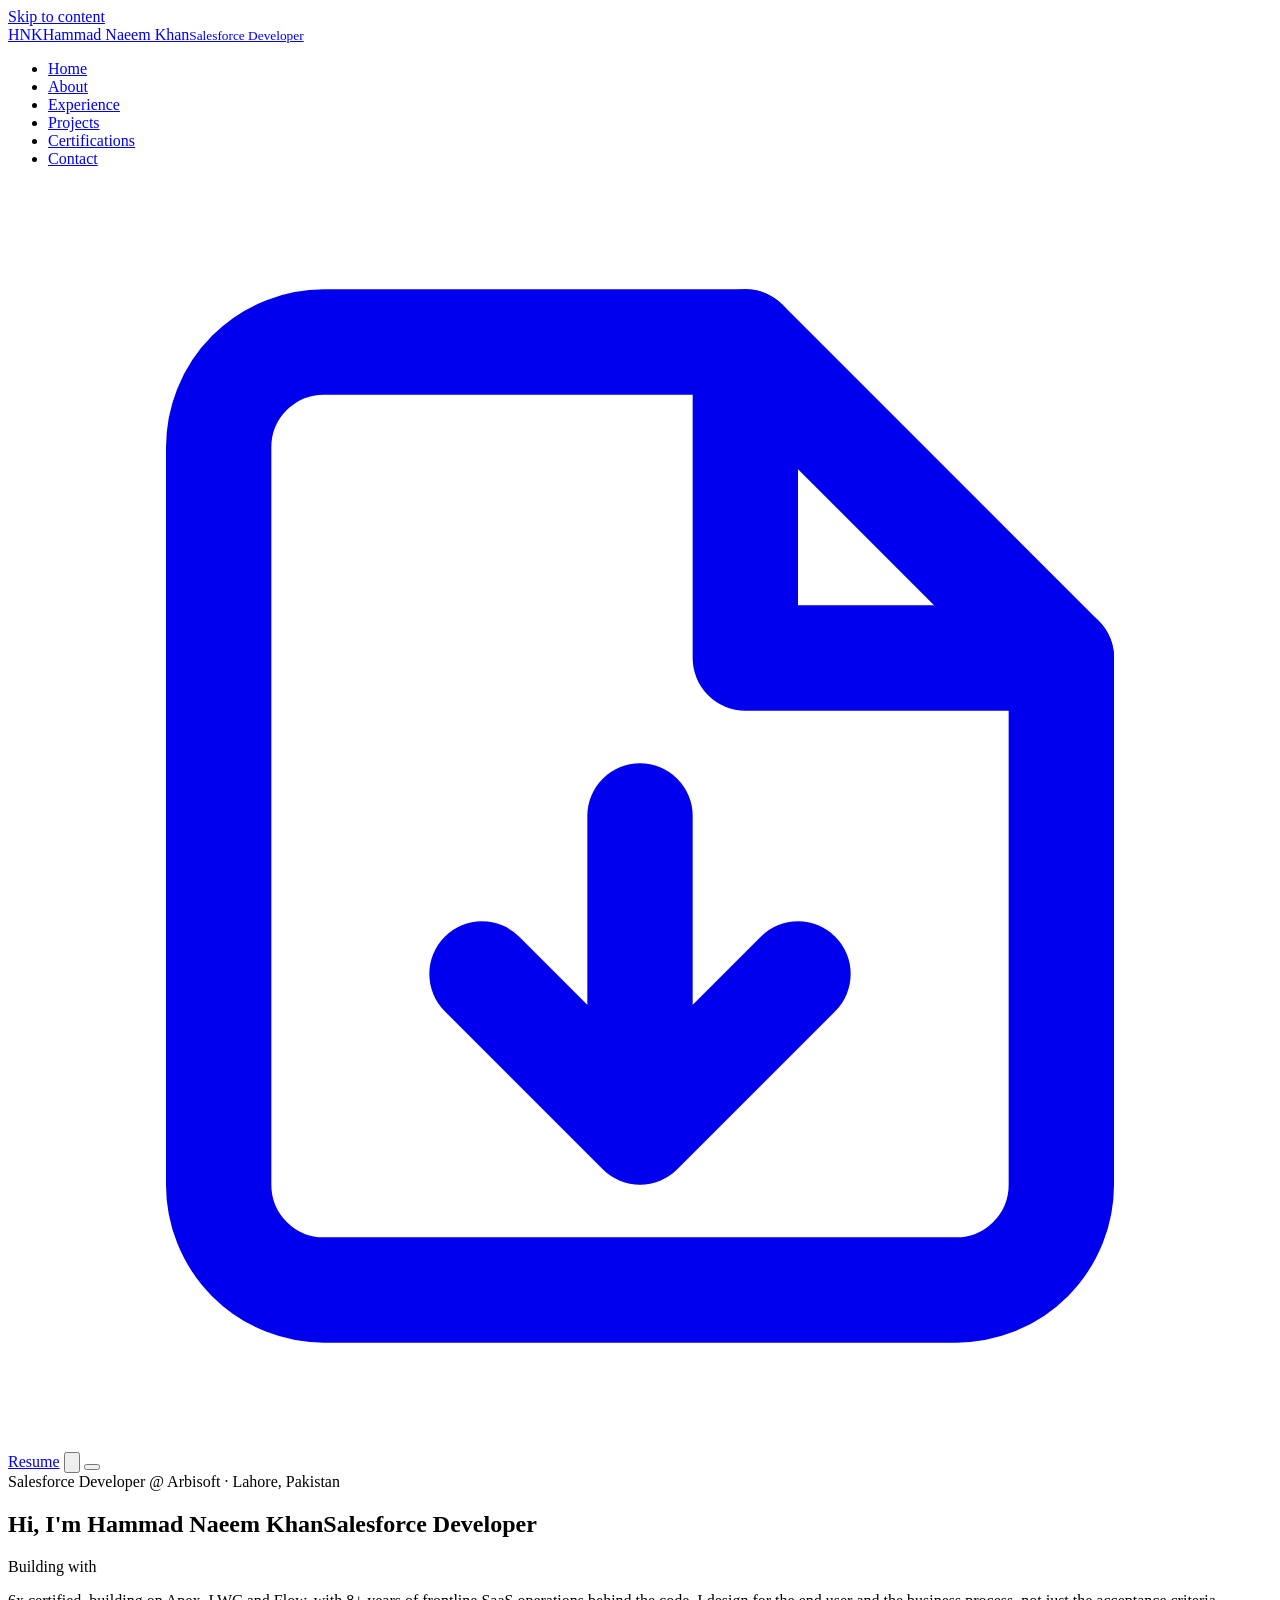
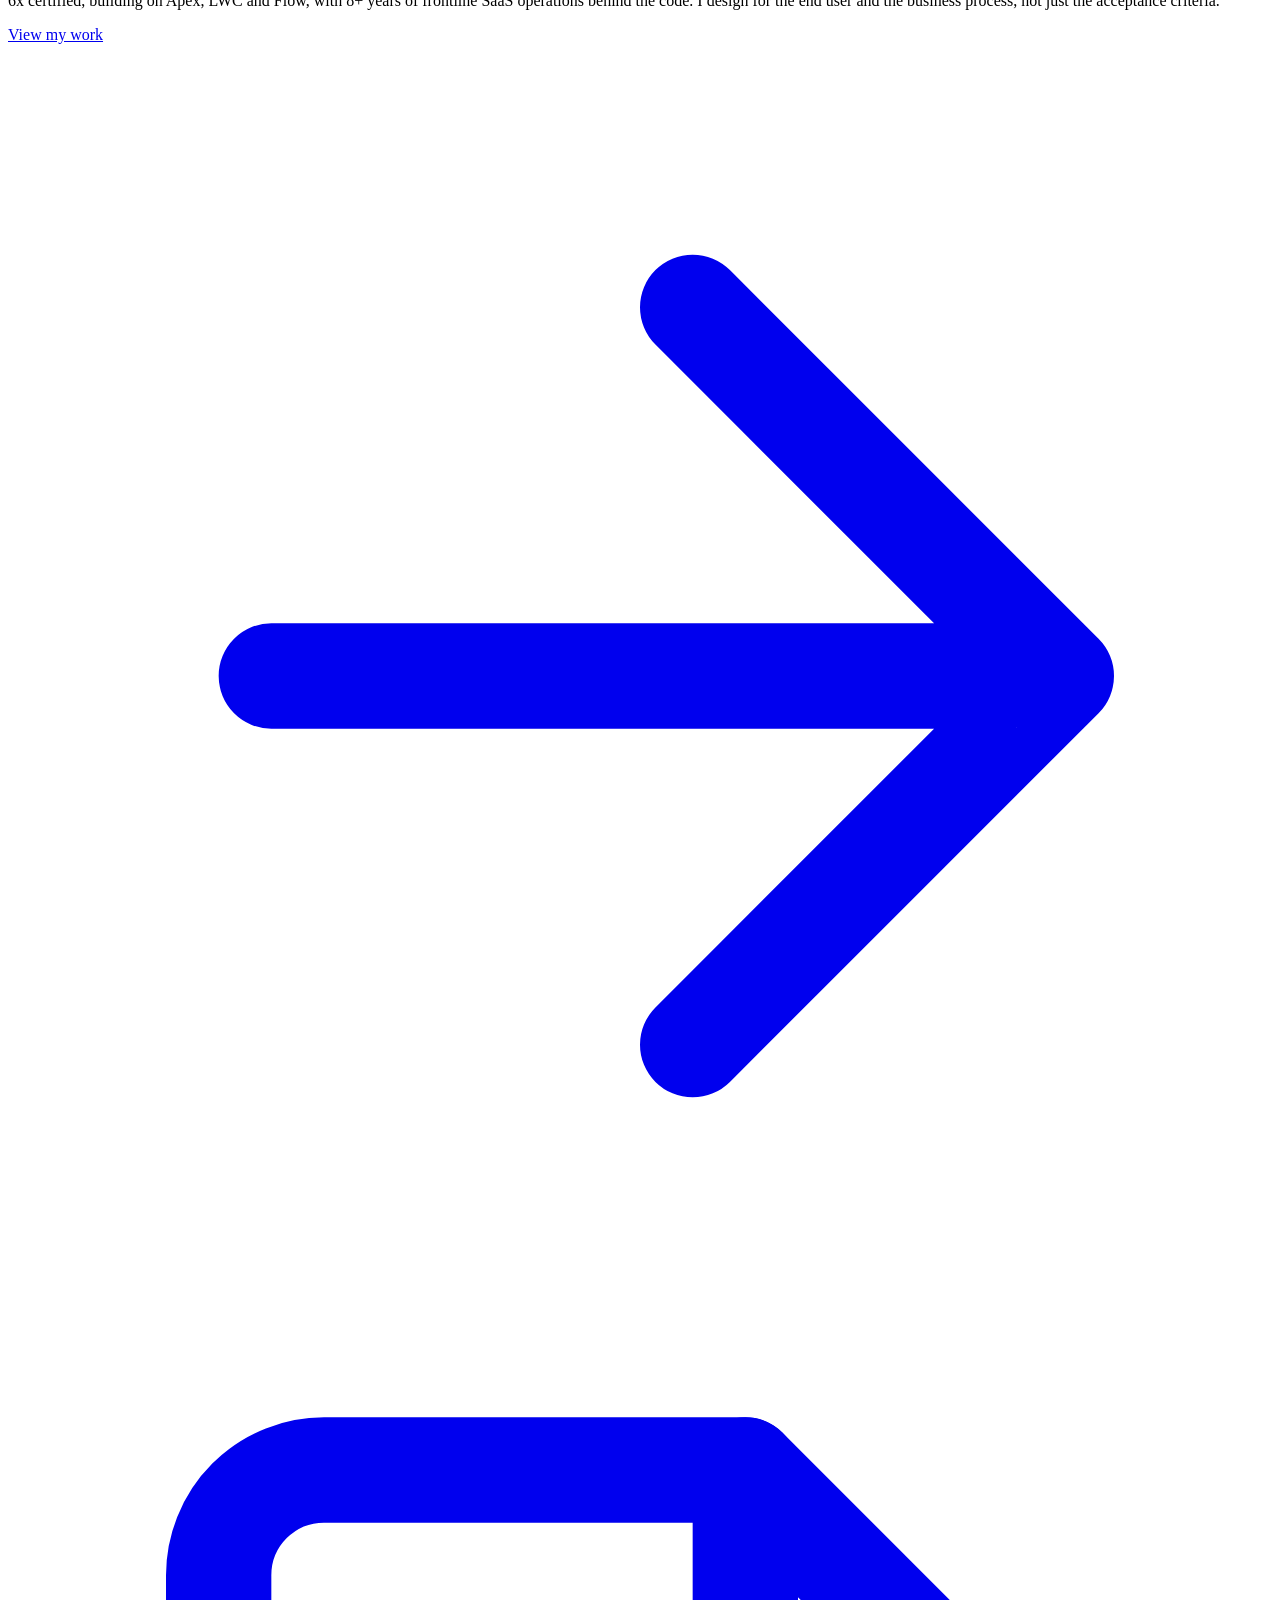
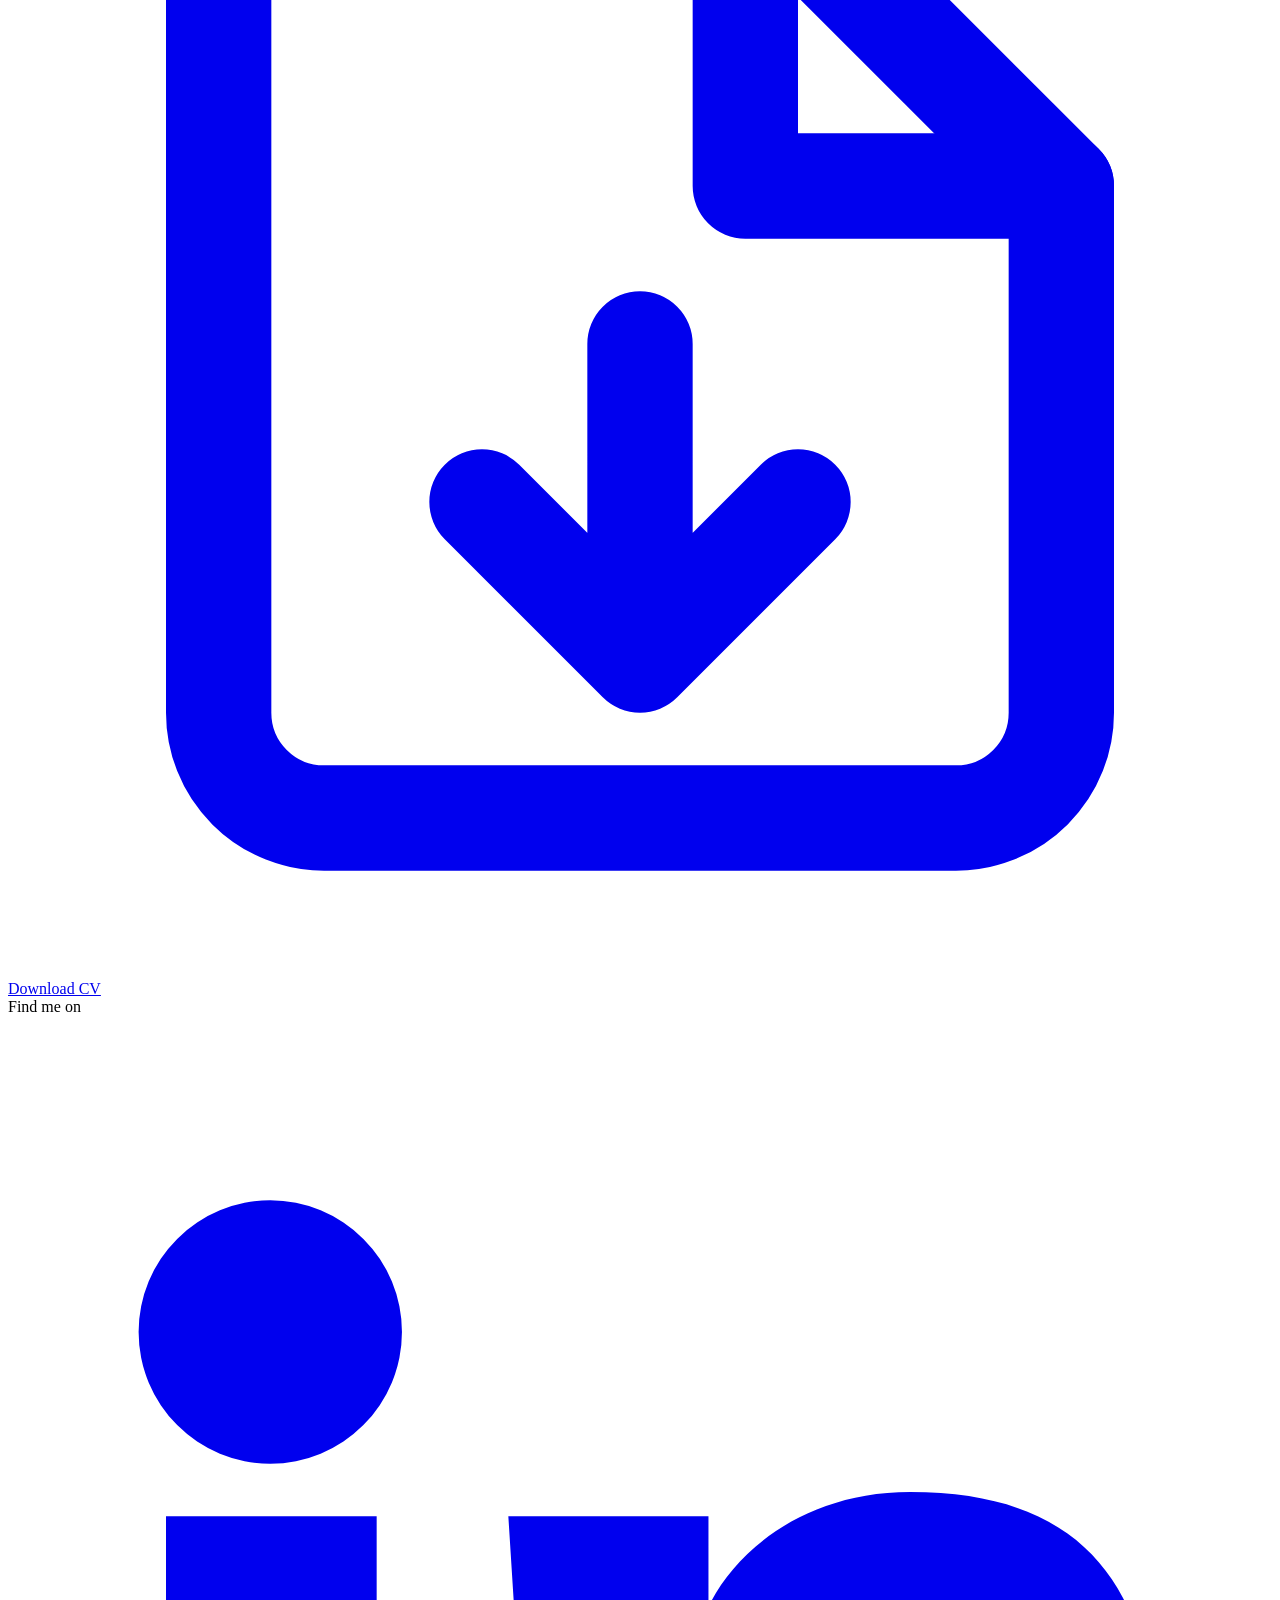
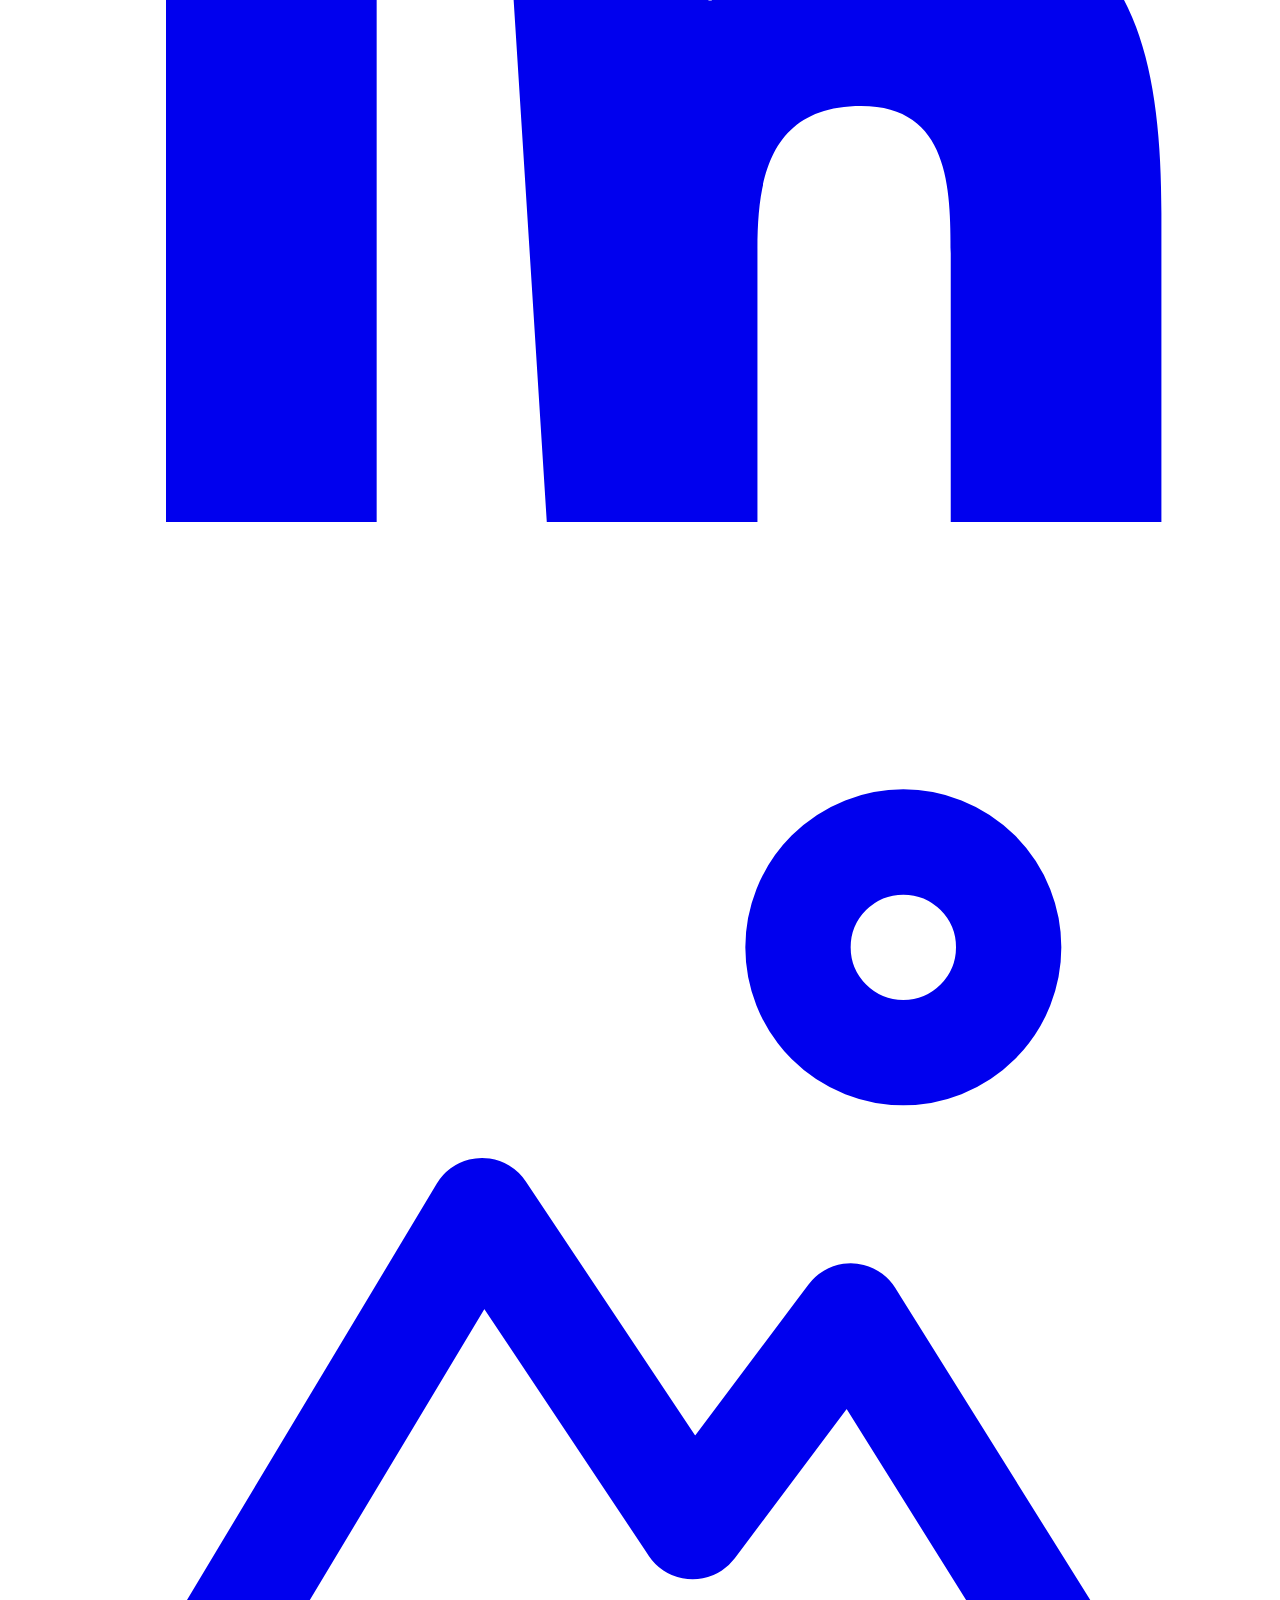
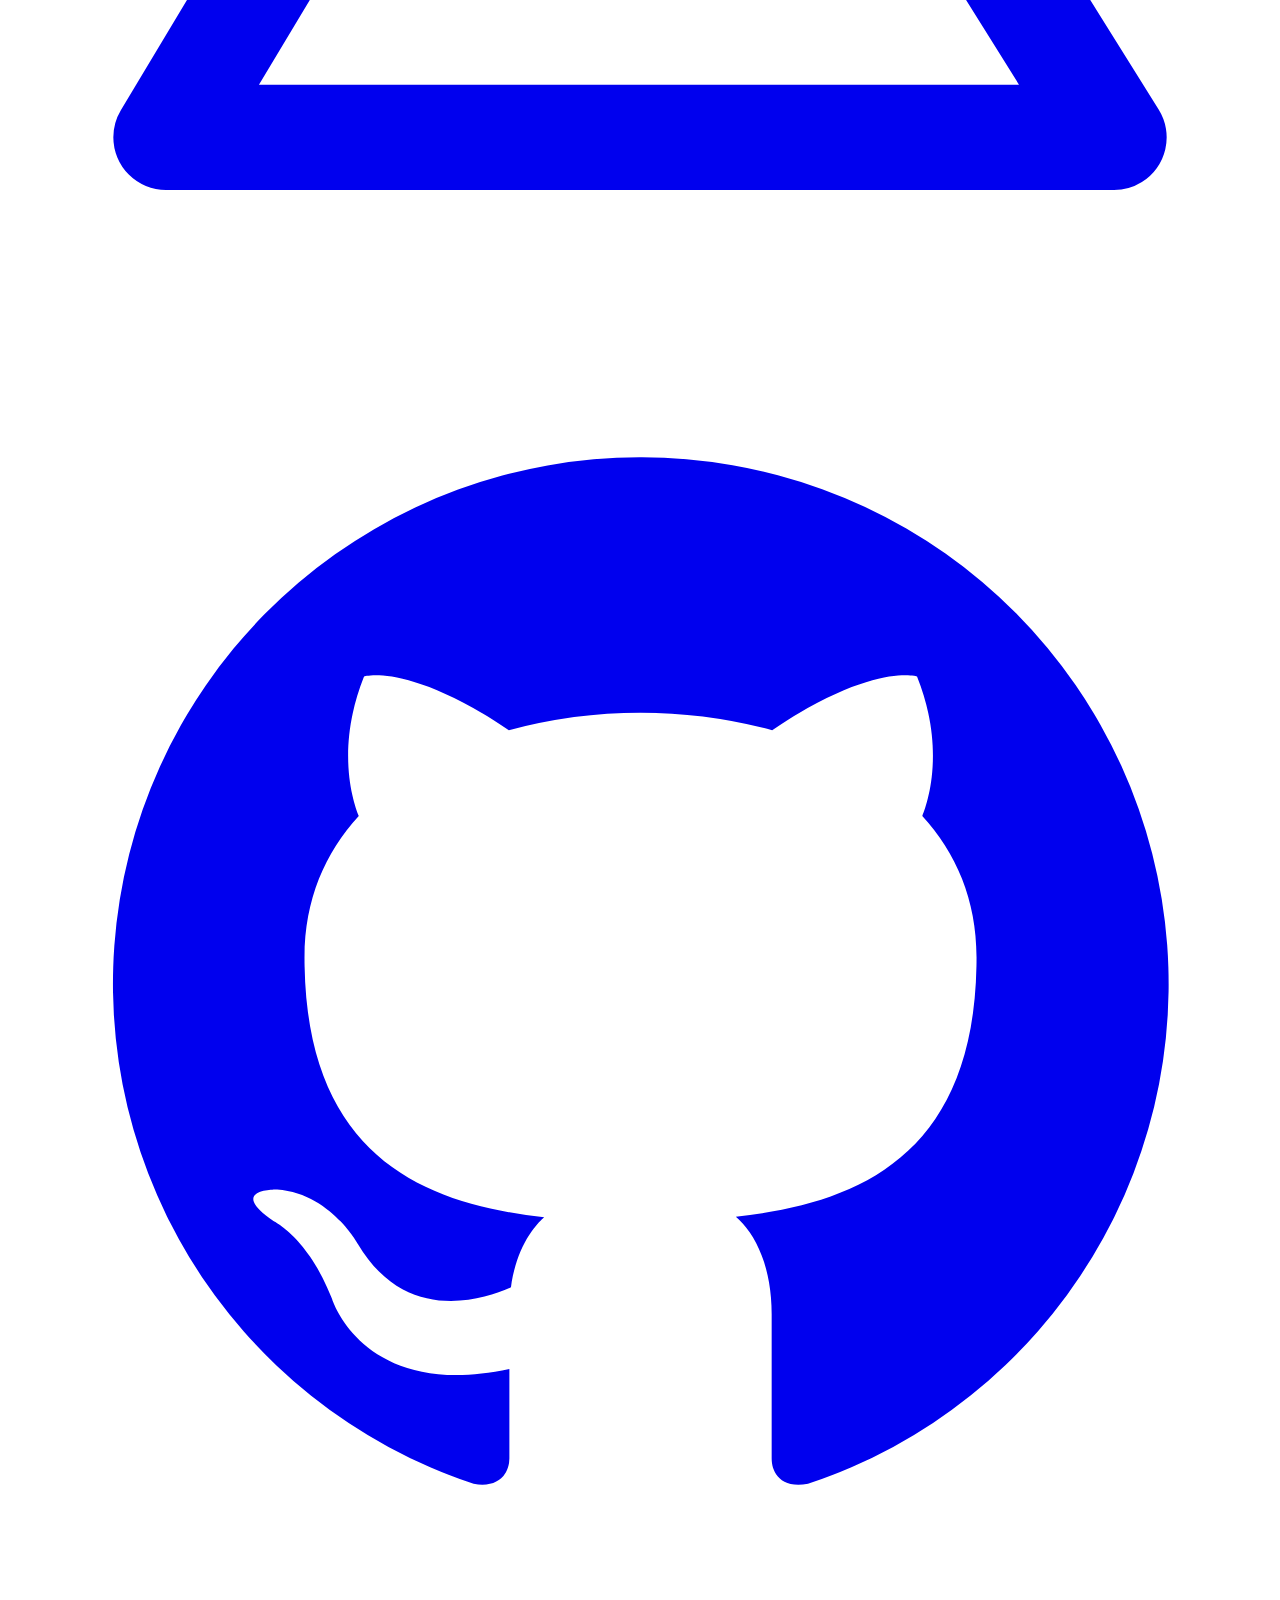
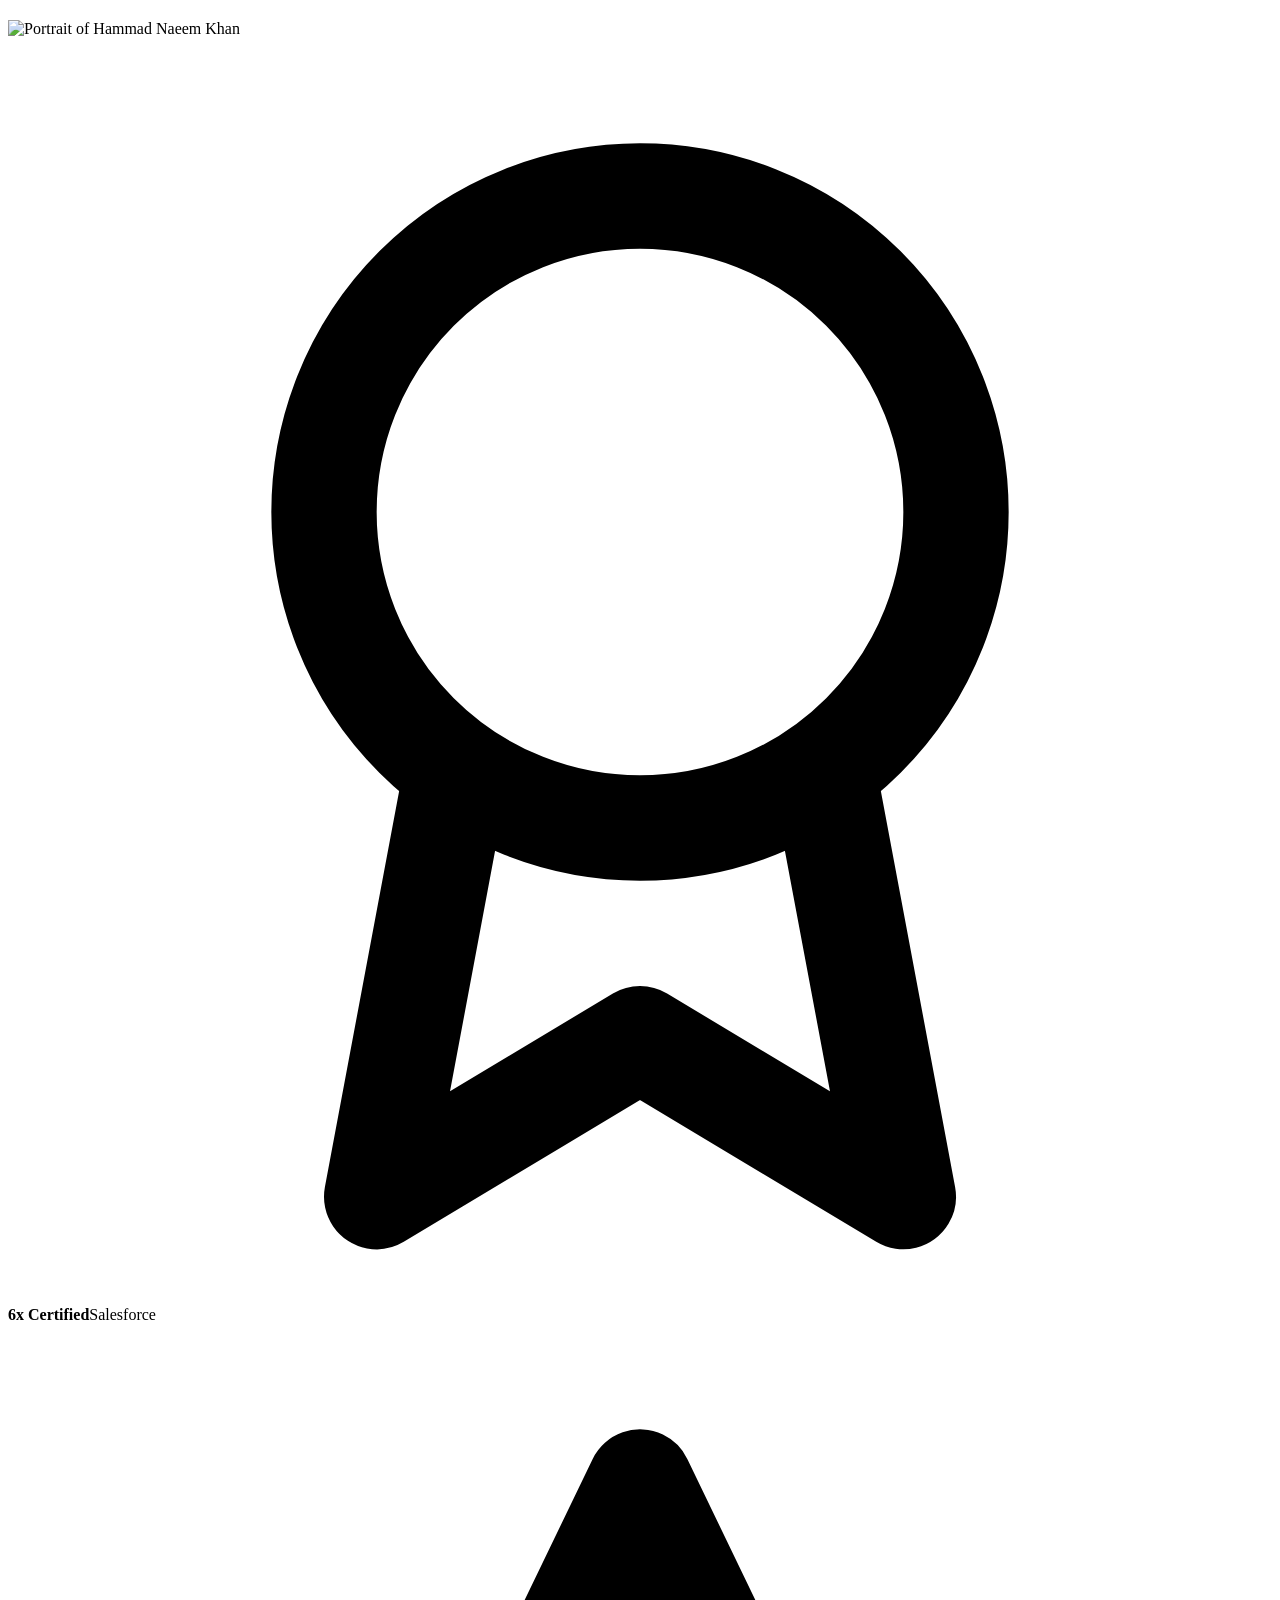
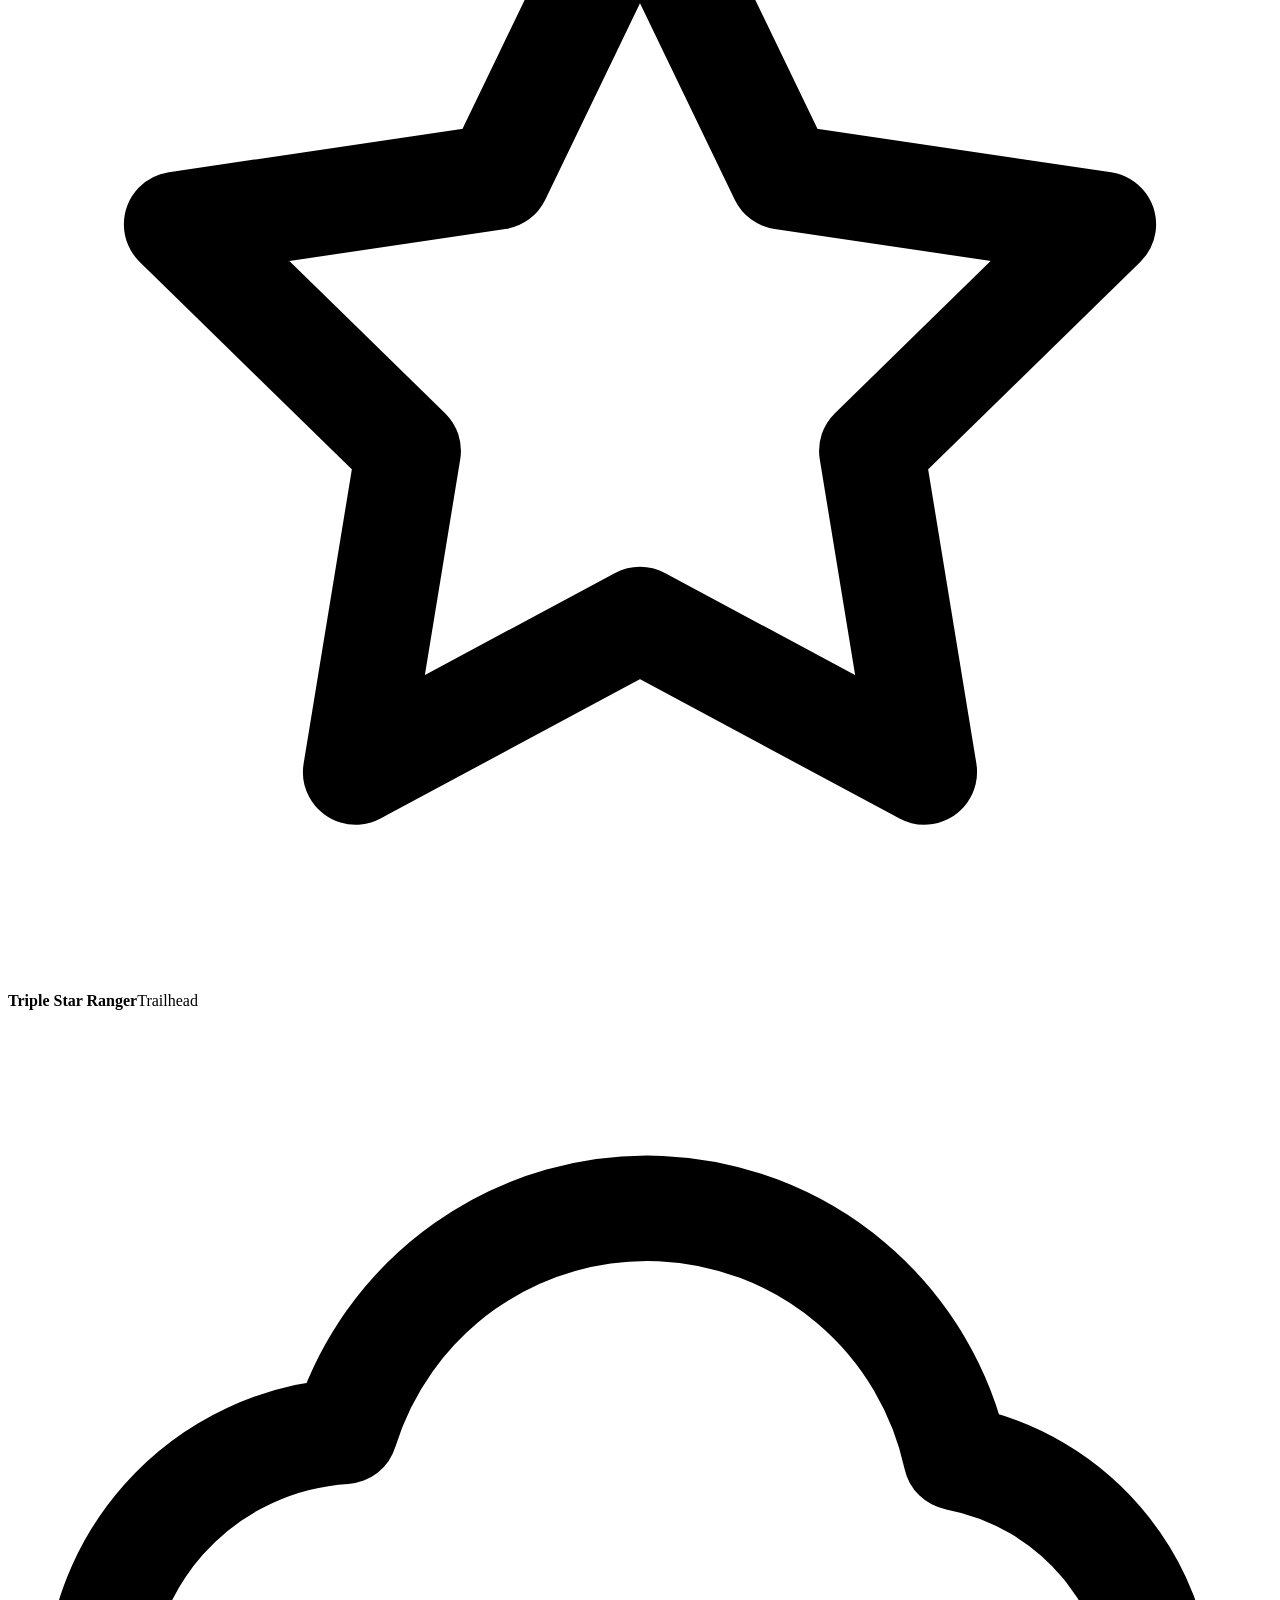
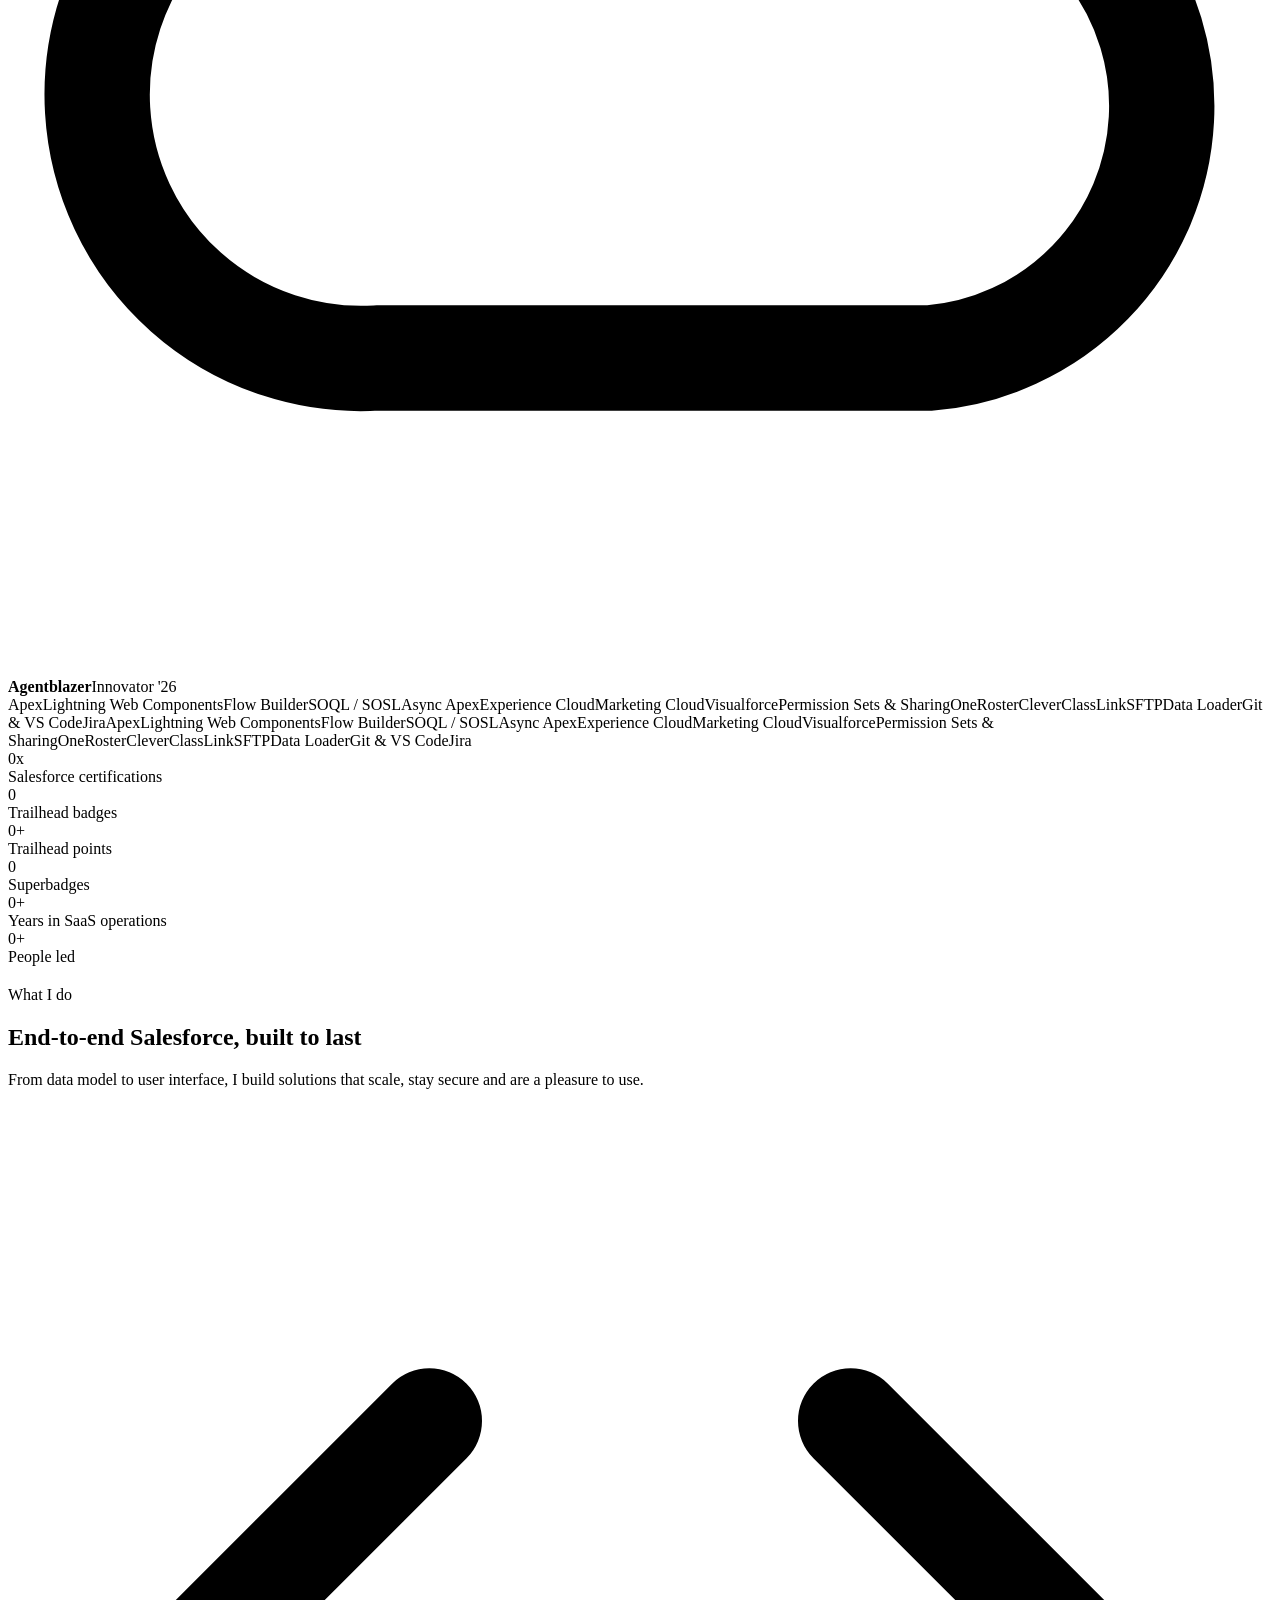
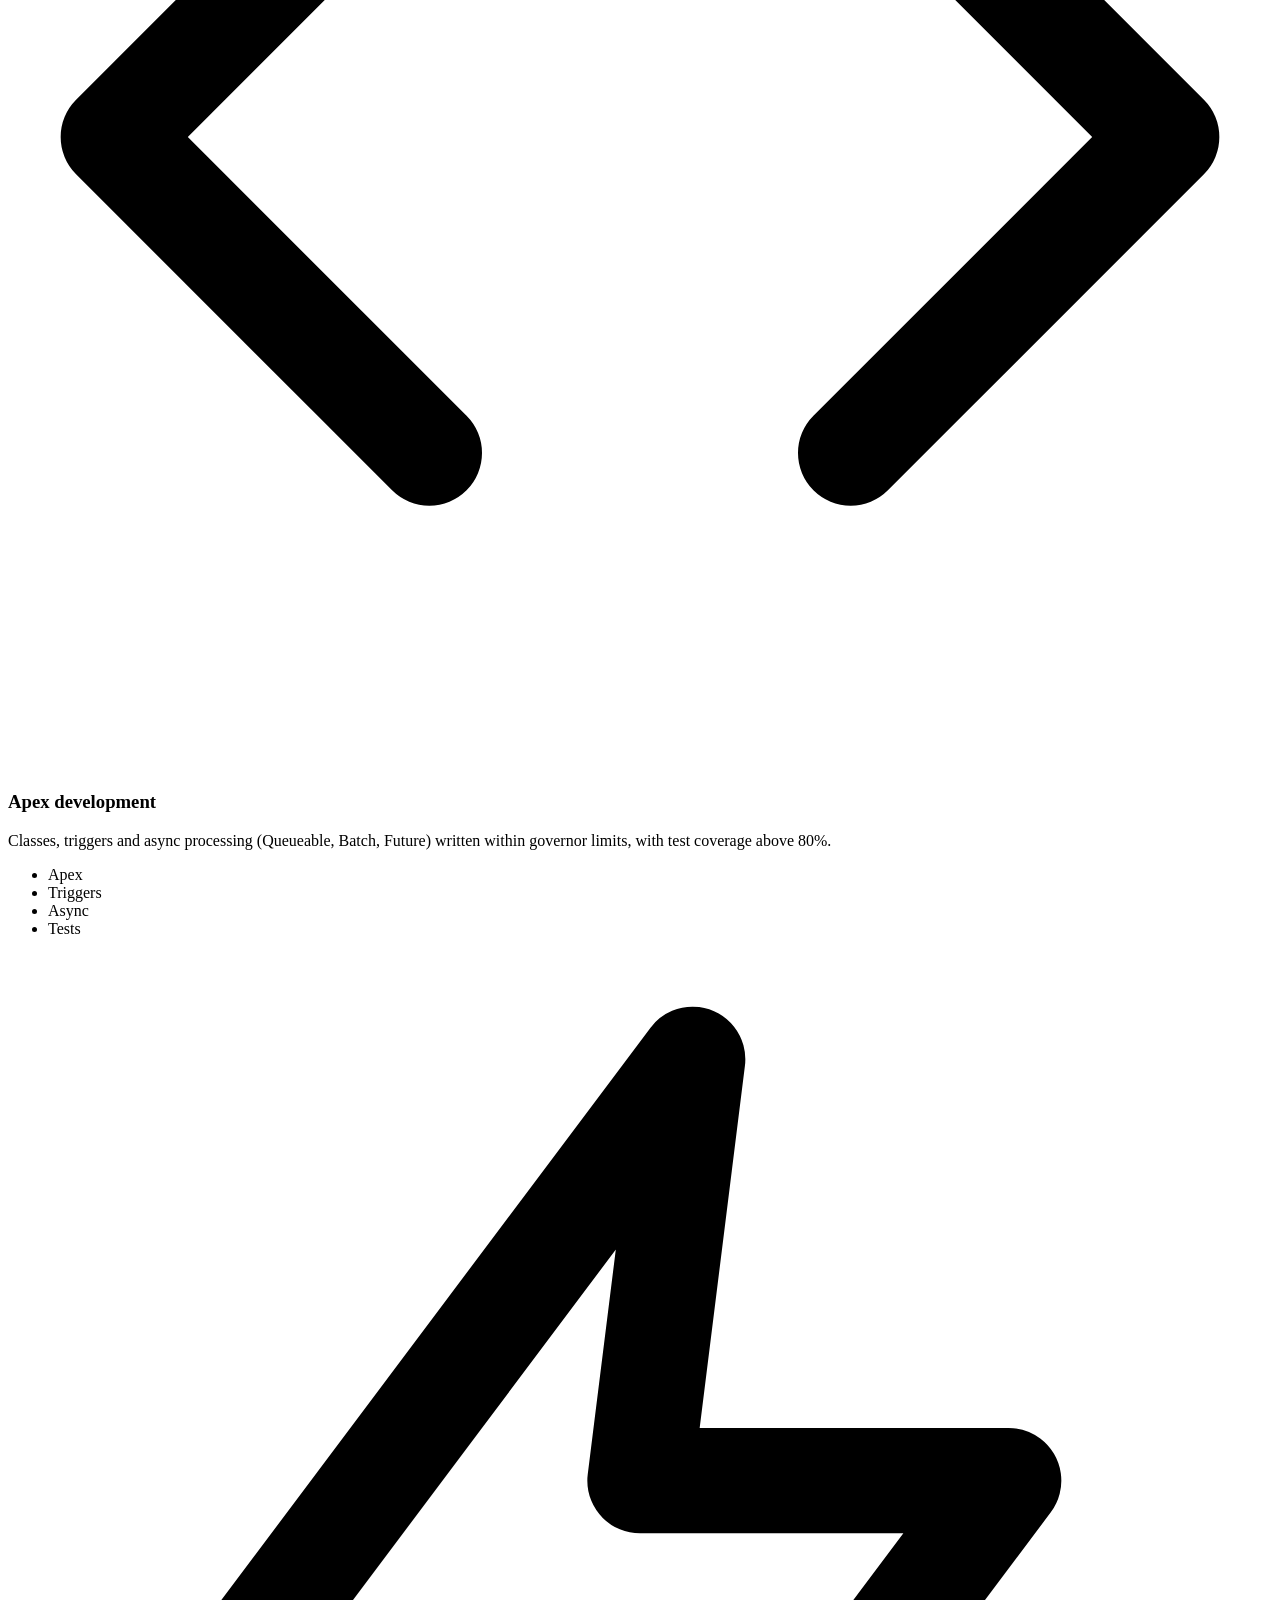
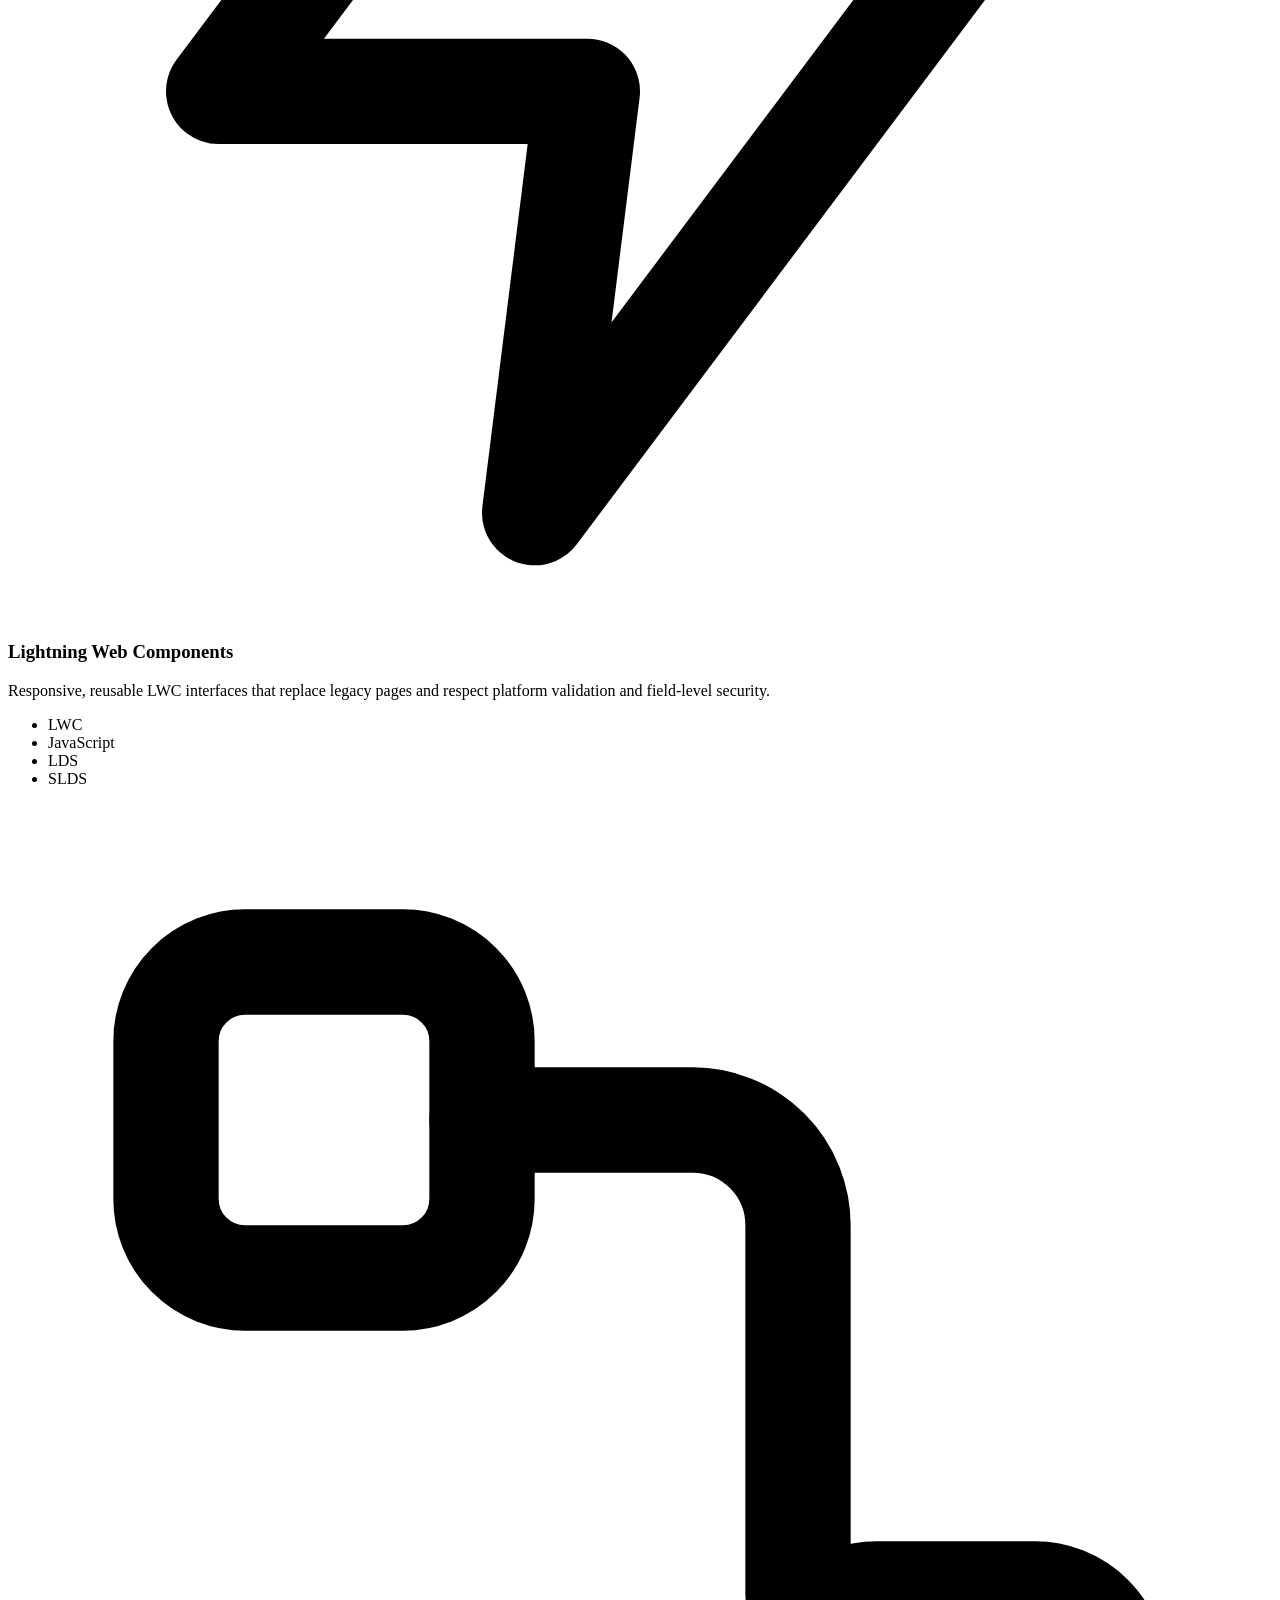
==== index.html @ ae455ce5 "Add portfolio pages" ====
<!doctype html>
<html lang="en" data-theme="dark">
<head>
<meta charset="utf-8">
<meta name="viewport" content="width=device-width, initial-scale=1">
<title>Hammad Naeem Khan · Salesforce Developer</title>
<meta name="description" content="Hammad Naeem Khan — 6x Certified Salesforce Developer in Lahore. Apex, Lightning Web Components, Flow, SOQL and enterprise integrations.">
<meta name="author" content="Hammad Naeem Khan">
<meta name="theme-color" content="#070b14">
<link rel="canonical" href="https://hammad18495.github.io/">
<meta property="og:type" content="website">
<meta property="og:title" content="Hammad Naeem Khan · Salesforce Developer">
<meta property="og:description" content="Hammad Naeem Khan — 6x Certified Salesforce Developer in Lahore. Apex, Lightning Web Components, Flow, SOQL and enterprise integrations.">
<meta property="og:url" content="https://hammad18495.github.io/">
<meta property="og:image" content="https://hammad18495.github.io/assets/og.jpg">
<meta name="twitter:card" content="summary_large_image">
<link rel="icon" href="assets/favicon.svg" type="image/svg+xml">
<link rel="apple-touch-icon" href="assets/apple-touch-icon.png">
<script>try{var t=localStorage.getItem('theme');if(t)document.documentElement.dataset.theme=t;else if(matchMedia('(prefers-color-scheme: light)').matches)document.documentElement.dataset.theme='light'}catch(e){}</script>
<link rel="preconnect" href="https://fonts.googleapis.com"><link rel="preconnect" href="https://fonts.gstatic.com" crossorigin>
<link href="https://fonts.googleapis.com/css2?family=Inter:wght@400;500;600;700&family=JetBrains+Mono:wght@400;500;600&family=Sora:wght@600;700;800&display=swap" rel="stylesheet">
<link rel="stylesheet" href="assets/style.css">

</head>
<body>
<a class="skip" href="#main">Skip to content</a>
<div class="progress" aria-hidden="true"></div>
<div class="bg-fx" aria-hidden="true"><div class="grid"></div><div class="blob b1"></div><div class="blob b2"></div><div class="blob b3"></div></div>
<header class="nav">
  <div class="container">
    <a href="index.html" class="logo" aria-label="Hammad Naeem Khan — home"><span class="logo-mark">HNK</span><span>Hammad Naeem Khan<small>Salesforce Developer</small></span></a>
    <nav aria-label="Primary"><ul class="nav-links"><li><a href="index.html" class="active" aria-current="page">Home</a></li><li><a href="about.html">About</a></li><li><a href="experience.html">Experience</a></li><li><a href="projects.html">Projects</a></li><li><a href="certifications.html">Certifications</a></li><li><a href="contact.html">Contact</a></li></ul></nav>
    <div class="nav-actions">
      <a class="btn btn-primary btn-sm hide-m" href="assets/Hammad-Naeem-Khan-CV.pdf" download><svg viewBox="0 0 24 24" fill="none" stroke="currentColor" stroke-width="2" stroke-linecap="round" stroke-linejoin="round" aria-hidden="true"><path d="M14 3H6a2 2 0 0 0-2 2v14a2 2 0 0 0 2 2h12a2 2 0 0 0 2-2V9z"/><path d="M14 3v6h6M12 12v6M9 15l3 3 3-3"/></svg>Resume</a>
      <button class="icon-btn theme-toggle" aria-label="Toggle light and dark theme"><span class="moon"><svg viewBox="0 0 24 24" fill="none" stroke="currentColor" stroke-width="2" stroke-linecap="round" stroke-linejoin="round" aria-hidden="true"><path d="M21 12.8A9 9 0 1 1 11.2 3a7 7 0 0 0 9.8 9.8z"/></svg></span><span class="sun"><svg viewBox="0 0 24 24" fill="none" stroke="currentColor" stroke-width="2" stroke-linecap="round" stroke-linejoin="round" aria-hidden="true"><circle cx="12" cy="12" r="4"/><path d="M12 2v2M12 20v2M4.9 4.9l1.4 1.4M17.7 17.7l1.4 1.4M2 12h2M20 12h2M4.9 19.1l1.4-1.4M17.7 6.3l1.4-1.4"/></svg></span></button>
      <button class="icon-btn menu-btn" aria-label="Open menu" aria-expanded="false"><span></span><span></span><span></span></button>
    </div>
  </div>
</header>
<main id="main">

<section class="hero"><div class="container hero-grid">
  <div>
    <div class="status-pill anim" style="animation-delay:.05s"><span class="dot"></span>Salesforce Developer @ Arbisoft · Lahore, Pakistan</div>
    <h1 class="anim" style="animation-delay:.15s"><span class="hi">Hi, I'm Hammad Naeem Khan</span>Salesforce <span class="grad-text">Developer</span></h1>
    <div class="typed-line anim" style="animation-delay:.3s">Building with <span class="typed" data-words='["Apex & Triggers","Lightning Web Components","Flow Automation","Enterprise Integrations","Secure Data Models"]'></span><span class="caret"></span></div>
    <p class="lead anim" style="animation-delay:.42s">6x certified, building on Apex, LWC and Flow, with 8+ years of frontline SaaS operations behind the code. I design for the end user and the business process, not just the acceptance criteria.</p>
    <div class="hero-ctas anim" style="animation-delay:.55s">
      <a class="btn btn-primary" href="projects.html">View my work <svg viewBox="0 0 24 24" fill="none" stroke="currentColor" stroke-width="2" stroke-linecap="round" stroke-linejoin="round" aria-hidden="true"><path d="M5 12h14M13 5l7 7-7 7"/></svg></a>
      <a class="btn btn-ghost" href="assets/Hammad-Naeem-Khan-CV.pdf" download><svg viewBox="0 0 24 24" fill="none" stroke="currentColor" stroke-width="2" stroke-linecap="round" stroke-linejoin="round" aria-hidden="true"><path d="M14 3H6a2 2 0 0 0-2 2v14a2 2 0 0 0 2 2h12a2 2 0 0 0 2-2V9z"/><path d="M14 3v6h6M12 12v6M9 15l3 3 3-3"/></svg> Download CV</a>
    </div>
    <div class="hero-social anim" style="animation-delay:.68s"><span>Find me on</span><span class="line"></span>
      <a class="icon-btn" href="https://www.linkedin.com/in/hammad18495/" target="_blank" rel="noopener" aria-label="LinkedIn"><svg viewBox="0 0 24 24" fill="currentColor" aria-hidden="true"><path d="M4.98 3.5a2.5 2.5 0 1 1 0 5 2.5 2.5 0 0 1 0-5zM3 9.5h4V21H3zM9.5 9.5h3.8v1.6h.06c.53-1 1.83-2.06 3.77-2.06 4.03 0 4.77 2.65 4.77 6.1V21h-4v-5.1c0-1.22-.02-2.8-1.7-2.8-1.71 0-1.97 1.33-1.97 2.7V21h-4z"/></svg></a>
      <a class="icon-btn" href="https://www.salesforce.com/trailblazer/hammad18495" target="_blank" rel="noopener" aria-label="Trailhead"><svg viewBox="0 0 24 24" fill="none" stroke="currentColor" stroke-width="2" stroke-linecap="round" stroke-linejoin="round" aria-hidden="true"><path d="M3 20l6-10 4 6 3-4 5 8z"/><circle cx="17" cy="5" r="2"/></svg></a>
      <a class="icon-btn" href="https://github.com/hammad18495" target="_blank" rel="noopener" aria-label="GitHub"><svg viewBox="0 0 24 24" fill="currentColor" aria-hidden="true"><path d="M12 2a10 10 0 0 0-3.16 19.49c.5.09.68-.22.68-.48v-1.7c-2.78.6-3.37-1.34-3.37-1.34-.45-1.16-1.11-1.47-1.11-1.47-.9-.62.07-.6.07-.6 1 .07 1.53 1.03 1.53 1.03.9 1.52 2.34 1.08 2.91.83.09-.65.35-1.08.63-1.33-2.22-.25-4.55-1.11-4.55-4.94 0-1.09.39-1.98 1.03-2.68-.1-.25-.45-1.27.1-2.65 0 0 .84-.27 2.75 1.02a9.6 9.6 0 0 1 5 0c1.91-1.29 2.75-1.02 2.75-1.02.55 1.38.2 2.4.1 2.65.64.7 1.03 1.59 1.03 2.68 0 3.84-2.34 4.68-4.57 4.93.36.31.68.92.68 1.85v2.74c0 .27.18.58.69.48A10 10 0 0 0 12 2z"/></svg></a>
    </div>
  </div>
  <div class="portrait anim" style="animation-delay:.3s">
    <div class="portrait-ring"></div>
    <div class="portrait-frame tilt"><img src="assets/hammad.jpg" alt="Portrait of Hammad Naeem Khan" width="624" height="800" fetchpriority="high"></div>
    <div class="float-card fc-1"><span class="ic"><svg viewBox="0 0 24 24" fill="none" stroke="currentColor" stroke-width="2" stroke-linecap="round" stroke-linejoin="round" aria-hidden="true"><circle cx="12" cy="9" r="6"/><path d="M8.5 14L7 22l5-3 5 3-1.5-8"/></svg></span><div><b>6x Certified</b><span>Salesforce</span></div></div>
    <div class="float-card fc-2"><span class="ic"><svg viewBox="0 0 24 24" fill="none" stroke="currentColor" stroke-width="2" stroke-linecap="round" stroke-linejoin="round" aria-hidden="true"><path d="M12 3l2.7 5.6 6.1.9-4.4 4.3 1 6.1L12 17l-5.4 2.9 1-6.1L3.2 9.5l6.1-.9z"/></svg></span><div><b>Triple Star Ranger</b><span>Trailhead</span></div></div>
    <div class="float-card fc-3"><span class="ic"><svg viewBox="0 0 24 24" fill="none" stroke="currentColor" stroke-width="2" stroke-linecap="round" stroke-linejoin="round" aria-hidden="true"><path d="M7 18a5 5 0 0 1-.6-10A6 6 0 0 1 18 8.5a4.8 4.8 0 0 1-.5 9.5z"/></svg></span><div><b>Agentblazer</b><span>Innovator '26</span></div></div>
  </div>
</div></section>
<div class="marquee" aria-label="Technologies"><div class="marquee-track"><span class="marquee-item">Apex</span><span class="marquee-item">Lightning Web Components</span><span class="marquee-item">Flow Builder</span><span class="marquee-item">SOQL / SOSL</span><span class="marquee-item">Async Apex</span><span class="marquee-item">Experience Cloud</span><span class="marquee-item">Marketing Cloud</span><span class="marquee-item">Visualforce</span><span class="marquee-item">Permission Sets & Sharing</span><span class="marquee-item">OneRoster</span><span class="marquee-item">Clever</span><span class="marquee-item">ClassLink</span><span class="marquee-item">SFTP</span><span class="marquee-item">Data Loader</span><span class="marquee-item">Git & VS Code</span><span class="marquee-item">Jira</span><span class="marquee-item">Apex</span><span class="marquee-item">Lightning Web Components</span><span class="marquee-item">Flow Builder</span><span class="marquee-item">SOQL / SOSL</span><span class="marquee-item">Async Apex</span><span class="marquee-item">Experience Cloud</span><span class="marquee-item">Marketing Cloud</span><span class="marquee-item">Visualforce</span><span class="marquee-item">Permission Sets & Sharing</span><span class="marquee-item">OneRoster</span><span class="marquee-item">Clever</span><span class="marquee-item">ClassLink</span><span class="marquee-item">SFTP</span><span class="marquee-item">Data Loader</span><span class="marquee-item">Git & VS Code</span><span class="marquee-item">Jira</span></div></div>

<section class="section"><div class="container"><div class="stats"><div class="stat reveal d1"><div class="num grad-text" data-count="6" data-suffix="x">0x</div><div class="lbl">Salesforce certifications</div></div><div class="stat reveal d2"><div class="num grad-text" data-count="335" data-suffix="">0</div><div class="lbl">Trailhead badges</div></div><div class="stat reveal d3"><div class="num grad-text" data-count="150000" data-suffix="+">0+</div><div class="lbl">Trailhead points</div></div><div class="stat reveal d4"><div class="num grad-text" data-count="13" data-suffix="">0</div><div class="lbl">Superbadges</div></div><div class="stat reveal d5"><div class="num grad-text" data-count="8" data-suffix="+">0+</div><div class="lbl">Years in SaaS operations</div></div><div class="stat reveal d1"><div class="num grad-text" data-count="60" data-suffix="+">0+</div><div class="lbl">People led</div></div></div></div></section>

<section class="section" style="padding-top:20px"><div class="container">
  <div class="section-head reveal"><span class="eyebrow">What I do</span><h2>End-to-end Salesforce, <span class="grad-text">built to last</span></h2><p>From data model to user interface, I build solutions that scale, stay secure and are a pleasure to use.</p></div>
  <div class="grid-3"><article class="card reveal d1"><div class="card-icon"><svg viewBox="0 0 24 24" fill="none" stroke="currentColor" stroke-width="2" stroke-linecap="round" stroke-linejoin="round" aria-hidden="true"><path d="M16 18l6-6-6-6M8 6l-6 6 6 6"/></svg></div><h3>Apex development</h3><p>Classes, triggers and async processing (Queueable, Batch, Future) written within governor limits, with test coverage above 80%.</p><ul class="chips"><li class=chip>Apex</li><li class=chip>Triggers</li><li class=chip>Async</li><li class=chip>Tests</li></ul></article><article class="card reveal d2"><div class="card-icon"><svg viewBox="0 0 24 24" fill="none" stroke="currentColor" stroke-width="2" stroke-linecap="round" stroke-linejoin="round" aria-hidden="true"><path d="M13 2L4 14h7l-1 8 9-12h-7z"/></svg></div><h3>Lightning Web Components</h3><p>Responsive, reusable LWC interfaces that replace legacy pages and respect platform validation and field-level security.</p><ul class="chips"><li class=chip>LWC</li><li class=chip>JavaScript</li><li class=chip>LDS</li><li class=chip>SLDS</li></ul></article><article class="card reveal d3"><div class="card-icon"><svg viewBox="0 0 24 24" fill="none" stroke="currentColor" stroke-width="2" stroke-linecap="round" stroke-linejoin="round" aria-hidden="true"><rect x="3" y="3" width="6" height="6" rx="1.5"/><rect x="15" y="15" width="6" height="6" rx="1.5"/><path d="M9 6h4a2 2 0 0 1 2 2v7"/></svg></div><h3>Flow & automation</h3><p>Declarative automation with Flow Builder, validation rules, record types and Dynamic Forms when clicks beat code.</p><ul class="chips"><li class=chip>Flow</li><li class=chip>Validation</li><li class=chip>Dynamic Forms</li></ul></article><article class="card reveal d1"><div class="card-icon"><svg viewBox="0 0 24 24" fill="none" stroke="currentColor" stroke-width="2" stroke-linecap="round" stroke-linejoin="round" aria-hidden="true"><path d="M9 2v6M15 2v6M6 8h12v4a6 6 0 0 1-12 0zM12 18v4"/></svg></div><h3>Integrations</h3><p>Enterprise data syncs and callouts: OneRoster, Clever, ClassLink, SFTP and REST via Named Credentials.</p><ul class="chips"><li class=chip>REST</li><li class=chip>Named Creds</li><li class=chip>SFTP</li></ul></article><article class="card reveal d2"><div class="card-icon"><svg viewBox="0 0 24 24" fill="none" stroke="currentColor" stroke-width="2" stroke-linecap="round" stroke-linejoin="round" aria-hidden="true"><path d="M12 3l8 3v6c0 5-3.5 8-8 9-4.5-1-8-4-8-9V6z"/><path d="M9 12l2 2 4-4"/></svg></div><h3>Security & access</h3><p>Least-privilege security models across profiles, roles, permission sets, sharing rules and FLS.</p><ul class="chips"><li class=chip>Permission Sets</li><li class=chip>Sharing</li><li class=chip>FLS</li></ul></article><article class="card reveal d3"><div class="card-icon"><svg viewBox="0 0 24 24" fill="none" stroke="currentColor" stroke-width="2" stroke-linecap="round" stroke-linejoin="round" aria-hidden="true"><circle cx="9" cy="8" r="3.5"/><path d="M2.5 20a6.5 6.5 0 0 1 13 0M16 4.5a3.5 3.5 0 0 1 0 7M21.5 20a6.5 6.5 0 0 0-4-6"/></svg></div><h3>Business-first delivery</h3><p>8+ years leading support teams means I build for how people really work, and I can talk to stakeholders.</p><ul class="chips"><li class=chip>Stakeholders</li><li class=chip>SLA/CSAT</li><li class=chip>Process</li></ul></article></div>
</div></section>

<section class="section"><div class="container split">
  <div class="reveal reveal-l">
    <span class="eyebrow">How I write code</span>
    <h2 style="font-size:clamp(1.9rem,3.6vw,2.8rem)">Clean, tested and <span class="grad-text">governor-limit aware</span></h2>
    <p style="color:var(--muted);font-size:1.07rem">Every class I ship is bulk-safe, enforces user-mode security and comes with meaningful test classes. That's how I keep coverage above 80% and production deployments free of rollbacks.</p>
    <ul class="tl-list">
      <li>Async Apex (Queueable, Batch, Future) for heavy processing</li>
      <li>Defensive error handling on every <span class="mono">@AuraEnabled</span> entry point</li>
      <li>Debug logs, Developer Console and SOQL analysis to find root causes fast</li>
      <li>Git-based workflow with VS Code and Salesforce CLI</li>
    </ul>
  </div>
  <div class="code-win reveal reveal-r"><div class="code-bar"><i></i><i></i><i></i><span>CampaignSendJob.cls</span></div><div class="code-body" id="code-typed"></div></div>
  <template id="code-src"><span class="tk-c">// Bulk-safe, async, governor-limit aware</span>
<span class="tk-a">@SuppressWarnings</span>(<span class="tk-s">'PMD.AvoidGlobalModifier'</span>)
<span class="tk-k">public with sharing class</span> <span class="tk-t">CampaignSendJob</span>
    <span class="tk-k">implements</span> <span class="tk-t">Queueable</span>, <span class="tk-t">Database.AllowsCallouts</span> {

  <span class="tk-k">private final</span> <span class="tk-t">Set</span>&lt;<span class="tk-t">Id</span>&gt; memberIds;

  <span class="tk-k">public void</span> <span class="tk-f">execute</span>(<span class="tk-t">QueueableContext</span> ctx) {
    <span class="tk-t">List</span>&lt;<span class="tk-t">Campaign_Member__c</span>&gt; batch = [
      <span class="tk-k">SELECT</span> Id, Contact__r.Email, Status__c
      <span class="tk-k">FROM</span> Campaign_Member__c
      <span class="tk-k">WHERE</span> Id <span class="tk-k">IN</span> :memberIds
      <span class="tk-k">WITH USER_MODE</span>
    ];
    <span class="tk-t">EmailService</span>.<span class="tk-f">sendAll</span>(batch);     <span class="tk-c">// after DML commits</span>
  }
}</template>
</div></section>

<section class="section"><div class="container">
  <div class="section-head reveal" style="display:flex;justify-content:space-between;align-items:flex-end;gap:20px;max-width:none;flex-wrap:wrap">
    <div style="max-width:640px"><span class="eyebrow">Selected work</span><h2>Featured <span class="grad-text">projects</span></h2><p>Products and integrations I've built recently. Click a card for the full case study.</p></div>
    <a class="btn btn-ghost" href="projects.html">All projects <svg viewBox="0 0 24 24" fill="none" stroke="currentColor" stroke-width="2" stroke-linecap="round" stroke-linejoin="round" aria-hidden="true"><path d="M5 12h14M13 5l7 7-7 7"/></svg></a>
  </div>
  <div class="grid-3"><article class="card proj reveal d1" data-id="campaign-platform" data-cat="salesforce" tabindex="0" role="button" aria-label="Open case study: Email Campaign Platform on Salesforce">
  <div class="proj-visual"><span class="proj-tag">Salesforce · LWC</span><svg class="art" viewBox="0 0 400 180" preserveAspectRatio="xMidYMid slice" aria-hidden="true"><defs><linearGradient id="amail" x1="0" y1="0" x2="1" y2="1"><stop offset="0" stop-color="#1b96ff"/><stop offset="1" stop-color="#7c5cff"/></linearGradient></defs><rect width="400" height="180" fill="url(#amail)"/><g fill="none" stroke="rgba(255,255,255,.85)" stroke-width="3"><rect x="140" y="50" width="120" height="80" rx="10"/><path d="M140 58l60 42 60-42"/></g><g fill="rgba(255,255,255,.35)"><circle cx="300" cy="50" r="16"/><circle cx="90" cy="130" r="10"/><rect x="290" y="110" width="60" height="8" rx="4"/><rect x="290" y="126" width="40" height="8" rx="4"/><rect x="50" y="46" width="56" height="8" rx="4"/></g></svg></div>
  <div class="proj-body"><h3>Email Campaign Platform on Salesforce</h3><p>A Mailchimp-style campaign app built natively on Salesforce: audiences, scheduling, merge fields and open/click tracking.</p><ul class="chips"><li class="chip">LWC</li><li class="chip">Apex</li><li class="chip">Schedulable Apex</li><li class="chip">Experience Cloud</li></ul>
  <div><span class="proj-link">Read case study <svg viewBox="0 0 24 24" fill="none" stroke="currentColor" stroke-width="2" stroke-linecap="round" stroke-linejoin="round" aria-hidden="true"><path d="M5 12h14M13 5l7 7-7 7"/></svg></span></div></div>
</article><article class="card proj reveal d2" data-id="sales-crm" data-cat="salesforce integrations" tabindex="0" role="button" aria-label="Open case study: Sales CRM on Salesforce (HubSpot alternative)">
  <div class="proj-visual"><span class="proj-tag">Experience Cloud</span><svg class="art" viewBox="0 0 400 180" preserveAspectRatio="xMidYMid slice" aria-hidden="true"><defs><linearGradient id="acrm" x1="0" y1="0" x2="1" y2="1"><stop offset="0" stop-color="#00a1e0"/><stop offset="1" stop-color="#1b4fd8"/></linearGradient></defs><rect width="400" height="180" fill="url(#acrm)"/><g fill="rgba(255,255,255,.18)"><rect x="60" y="40" width="280" height="110" rx="12"/></g><g fill="rgba(255,255,255,.85)"><rect x="80" y="60" width="70" height="70" rx="8" opacity=".9"/><rect x="165" y="60" width="155" height="10" rx="5"/><rect x="165" y="80" width="110" height="10" rx="5" opacity=".7"/></g><polyline points="165,130 195,112 225,120 255,96 290,104 320,84" fill="none" stroke="#fff" stroke-width="3"/></svg></div>
  <div class="proj-body"><h3>Sales CRM on Salesforce (HubSpot alternative)</h3><p>A custom sales CRM on Experience Cloud to move the internal sales team off HubSpot, with 17K+ records migrated and calendar, meetings and chat integrated.</p><ul class="chips"><li class="chip">Experience Cloud</li><li class="chip">LWC</li><li class="chip">Data Migration</li><li class="chip">Google Calendar</li></ul>
  <div><span class="proj-link">Read case study <svg viewBox="0 0 24 24" fill="none" stroke="currentColor" stroke-width="2" stroke-linecap="round" stroke-linejoin="round" aria-hidden="true"><path d="M5 12h14M13 5l7 7-7 7"/></svg></span></div></div>
</article><article class="card proj reveal d3" data-id="email-to-case" data-cat="salesforce" tabindex="0" role="button" aria-label="Open case study: Smart Email-to-Case Handler">
  <div class="proj-visual"><span class="proj-tag">Apex · Service</span><svg class="art" viewBox="0 0 400 180" preserveAspectRatio="xMidYMid slice" aria-hidden="true"><defs><linearGradient id="acase" x1="0" y1="0" x2="1" y2="1"><stop offset="0" stop-color="#2fd39a"/><stop offset="1" stop-color="#0b74d8"/></linearGradient></defs><rect width="400" height="180" fill="url(#acase)"/><g fill="none" stroke="rgba(255,255,255,.85)" stroke-width="3"><rect x="70" y="60" width="70" height="50" rx="8"/><path d="M70 66l35 24 35-24"/><path d="M150 85h50"/><path d="M190 75l12 10-12 10"/><rect x="215" y="45" width="120" height="90" rx="10"/></g><g fill="rgba(255,255,255,.8)"><rect x="230" y="62" width="70" height="8" rx="4"/><rect x="230" y="80" width="90" height="8" rx="4" opacity=".6"/><rect x="230" y="98" width="50" height="8" rx="4" opacity=".6"/><circle cx="318" cy="118" r="8"/></g></svg></div>
  <div class="proj-body"><h3>Smart Email-to-Case Handler</h3><p>A custom inbound email handler that finds or creates the right contact and threads forwarded emails onto the correct case.</p><ul class="chips"><li class="chip">Apex</li><li class="chip">InboundEmailHandler</li><li class="chip">Service Cloud</li><li class="chip">SOQL</li></ul>
  <div><span class="proj-link">Read case study <svg viewBox="0 0 24 24" fill="none" stroke="currentColor" stroke-width="2" stroke-linecap="round" stroke-linejoin="round" aria-hidden="true"><path d="M5 12h14M13 5l7 7-7 7"/></svg></span></div></div>
</article></div>
</div></section>

<section class="section"><div class="container">
  <div class="section-head reveal center"><span class="eyebrow">Credentials</span><h2>6x Salesforce <span class="grad-text">Certified</span></h2><p>From administration to advanced development and Marketing Cloud.</p></div>
  <div class="grid-3"><a href="certifications.html" class="card cert reveal d1" style="padding:22px;display:flex;gap:16px;align-items:center"><div class="cert-badge" style="width:58px;height:58px;margin:0;flex:none"><svg viewBox="0 0 100 100" aria-hidden="true"><defs><linearGradient id="gh0" x1="0" y1="0" x2="1" y2="1"><stop offset="0" stop-color="#7c5cff"/><stop offset="1" stop-color="#0b2a55"/></linearGradient></defs>
<path d="M50 4l40 23v46L50 96 10 73V27z" fill="url(#gh0)"/><path d="M50 13l32 18.5v37L50 87 18 68.5v-37z" fill="none" stroke="rgba(255,255,255,.35)" stroke-width="1.5"/>
<path d="M37 30a9 9 0 0 1 13-3 10 10 0 0 1 16 6 7.5 7.5 0 0 1-2 14.8H37a9 9 0 0 1 0-17.8z" fill="#fff" opacity=".95" transform="translate(0,-2)"/>
<text x="50" y="69" text-anchor="middle" font-family="Sora,Inter,sans-serif" font-weight="800" font-size="12" fill="#fff">PD II</text></svg></div><div><div class="meta">Developer</div><b style="font-family:var(--display)">Platform Developer II</b></div></a><a href="certifications.html" class="card cert reveal d2" style="padding:22px;display:flex;gap:16px;align-items:center"><div class="cert-badge" style="width:58px;height:58px;margin:0;flex:none"><svg viewBox="0 0 100 100" aria-hidden="true"><defs><linearGradient id="gh1" x1="0" y1="0" x2="1" y2="1"><stop offset="0" stop-color="#1b96ff"/><stop offset="1" stop-color="#0b2a55"/></linearGradient></defs>
<path d="M50 4l40 23v46L50 96 10 73V27z" fill="url(#gh1)"/><path d="M50 13l32 18.5v37L50 87 18 68.5v-37z" fill="none" stroke="rgba(255,255,255,.35)" stroke-width="1.5"/>
<path d="M37 30a9 9 0 0 1 13-3 10 10 0 0 1 16 6 7.5 7.5 0 0 1-2 14.8H37a9 9 0 0 1 0-17.8z" fill="#fff" opacity=".95" transform="translate(0,-2)"/>
<text x="50" y="69" text-anchor="middle" font-family="Sora,Inter,sans-serif" font-weight="800" font-size="12" fill="#fff">PD I</text></svg></div><div><div class="meta">Developer</div><b style="font-family:var(--display)">Platform Developer I</b></div></a><a href="certifications.html" class="card cert reveal d3" style="padding:22px;display:flex;gap:16px;align-items:center"><div class="cert-badge" style="width:58px;height:58px;margin:0;flex:none"><svg viewBox="0 0 100 100" aria-hidden="true"><defs><linearGradient id="gh2" x1="0" y1="0" x2="1" y2="1"><stop offset="0" stop-color="#00a1e0"/><stop offset="1" stop-color="#0b2a55"/></linearGradient></defs>
<path d="M50 4l40 23v46L50 96 10 73V27z" fill="url(#gh2)"/><path d="M50 13l32 18.5v37L50 87 18 68.5v-37z" fill="none" stroke="rgba(255,255,255,.35)" stroke-width="1.5"/>
<path d="M37 30a9 9 0 0 1 13-3 10 10 0 0 1 16 6 7.5 7.5 0 0 1-2 14.8H37a9 9 0 0 1 0-17.8z" fill="#fff" opacity=".95" transform="translate(0,-2)"/>
<text x="50" y="69" text-anchor="middle" font-family="Sora,Inter,sans-serif" font-weight="800" font-size="12" fill="#fff">APP</text></svg></div><div><div class="meta">Builder</div><b style="font-family:var(--display)">Platform App Builder</b></div></a><a href="certifications.html" class="card cert reveal d1" style="padding:22px;display:flex;gap:16px;align-items:center"><div class="cert-badge" style="width:58px;height:58px;margin:0;flex:none"><svg viewBox="0 0 100 100" aria-hidden="true"><defs><linearGradient id="gh3" x1="0" y1="0" x2="1" y2="1"><stop offset="0" stop-color="#2fd39a"/><stop offset="1" stop-color="#0b2a55"/></linearGradient></defs>
<path d="M50 4l40 23v46L50 96 10 73V27z" fill="url(#gh3)"/><path d="M50 13l32 18.5v37L50 87 18 68.5v-37z" fill="none" stroke="rgba(255,255,255,.35)" stroke-width="1.5"/>
<path d="M37 30a9 9 0 0 1 13-3 10 10 0 0 1 16 6 7.5 7.5 0 0 1-2 14.8H37a9 9 0 0 1 0-17.8z" fill="#fff" opacity=".95" transform="translate(0,-2)"/>
<text x="50" y="69" text-anchor="middle" font-family="Sora,Inter,sans-serif" font-weight="800" font-size="12" fill="#fff">ADM</text></svg></div><div><div class="meta">Admin</div><b style="font-family:var(--display)">Platform Administrator</b></div></a><a href="certifications.html" class="card cert reveal d2" style="padding:22px;display:flex;gap:16px;align-items:center"><div class="cert-badge" style="width:58px;height:58px;margin:0;flex:none"><svg viewBox="0 0 100 100" aria-hidden="true"><defs><linearGradient id="gh4" x1="0" y1="0" x2="1" y2="1"><stop offset="0" stop-color="#ff8a3d"/><stop offset="1" stop-color="#0b2a55"/></linearGradient></defs>
<path d="M50 4l40 23v46L50 96 10 73V27z" fill="url(#gh4)"/><path d="M50 13l32 18.5v37L50 87 18 68.5v-37z" fill="none" stroke="rgba(255,255,255,.35)" stroke-width="1.5"/>
<path d="M37 30a9 9 0 0 1 13-3 10 10 0 0 1 16 6 7.5 7.5 0 0 1-2 14.8H37a9 9 0 0 1 0-17.8z" fill="#fff" opacity=".95" transform="translate(0,-2)"/>
<text x="50" y="69" text-anchor="middle" font-family="Sora,Inter,sans-serif" font-weight="800" font-size="12" fill="#fff">MCE</text></svg></div><div><div class="meta">Marketing</div><b style="font-family:var(--display)">Marketing Cloud Engagement Administrator</b></div></a><a href="certifications.html" class="card cert reveal d3" style="padding:22px;display:flex;gap:16px;align-items:center"><div class="cert-badge" style="width:58px;height:58px;margin:0;flex:none"><svg viewBox="0 0 100 100" aria-hidden="true"><defs><linearGradient id="gh5" x1="0" y1="0" x2="1" y2="1"><stop offset="0" stop-color="#ffb547"/><stop offset="1" stop-color="#0b2a55"/></linearGradient></defs>
<path d="M50 4l40 23v46L50 96 10 73V27z" fill="url(#gh5)"/><path d="M50 13l32 18.5v37L50 87 18 68.5v-37z" fill="none" stroke="rgba(255,255,255,.35)" stroke-width="1.5"/>
<path d="M37 30a9 9 0 0 1 13-3 10 10 0 0 1 16 6 7.5 7.5 0 0 1-2 14.8H37a9 9 0 0 1 0-17.8z" fill="#fff" opacity=".95" transform="translate(0,-2)"/>
<text x="50" y="69" text-anchor="middle" font-family="Sora,Inter,sans-serif" font-weight="800" font-size="12" fill="#fff">MCE</text></svg></div><div><div class="meta">Marketing</div><b style="font-family:var(--display)">Marketing Cloud Engagement Specialist</b></div></a></div>
  <div style="text-align:center;margin-top:34px" class="reveal"><a class="btn btn-ghost" href="certifications.html">See all credentials <svg viewBox="0 0 24 24" fill="none" stroke="currentColor" stroke-width="2" stroke-linecap="round" stroke-linejoin="round" aria-hidden="true"><path d="M5 12h14M13 5l7 7-7 7"/></svg></a></div>
</div></section>
<section class="section-tight"><div class="container"><div class="cta-band reveal">
  <div><h2>Have a Salesforce challenge in mind?</h2><p>Let's talk about how I can help your team ship clean, scalable solutions.</p></div>
  <a class="btn" href="contact.html">Get in touch <svg viewBox="0 0 24 24" fill="none" stroke="currentColor" stroke-width="2" stroke-linecap="round" stroke-linejoin="round" aria-hidden="true"><path d="M5 12h14M13 5l7 7-7 7"/></svg></a>
</div></div></section>
<div class="modal" id="modal" aria-hidden="true" role="dialog" aria-modal="true" aria-labelledby="modal-title">
  <div class="modal-backdrop"></div>
  <div class="modal-box"><div class="modal-head"><span class="eyebrow"></span><h3 id="modal-title"></h3>
  <button class="icon-btn modal-close" aria-label="Close"><svg viewBox="0 0 24 24" fill="none" stroke="currentColor" stroke-width="2" stroke-linecap="round" stroke-linejoin="round" aria-hidden="true"><path d="M6 6l12 12M18 6L6 18"/></svg></button></div><div class="modal-content"></div></div>
</div>
<template id="case-campaign-platform" data-title="Email Campaign Platform on Salesforce" data-kicker="In-house product · Arbisoft"><ul class="chips" style="margin-top:0"><li class="chip">LWC</li><li class="chip">Apex</li><li class="chip">Schedulable Apex</li><li class="chip">Experience Cloud</li><li class="chip">SOQL</li></ul><h4>The goal</h4><p>Give teams Mailchimp-style email campaigns without leaving Salesforce, keeping contacts, campaigns and engagement data in the CRM where sales and marketing already work. It started as an R&amp;D task to study Mailchimp's model and plan an AppExchange-ready equivalent.</p>
<h4>What I built</h4><ul>
<li>A Lightning Web Component application to create campaigns, add members and schedule sends, backed by an Apex service layer and six custom objects.</li>
<li>A public Experience Cloud site with a custom controller to record email opens and link clicks, designed carefully around Guest User access.</li>
<li>Merge-field rendering from the CRM record through to the delivered email, and scheduled delivery with Schedulable Apex.</li>
<li>A refactor from custom modal forms to native <code>lightning-record-edit-form</code>, with a reusable <code>recordFormModal</code> component, so validation and field-level security come from the platform.</li></ul>
<h4>Quality &amp; review</h4><ul>
<li>Reviewed ~2,700 lines of Apex across 7 classes; flagged and fixed missing exception handling on <code>@AuraEnabled</code> methods, unguarded single-row SOQL, silent scheduler failures and a send-before-commit race condition.</li>
<li>Wrote a post-install admin guide covering permission sets, Experience Cloud setup, Guest User permissions, sharing rules and end-to-end testing.</li></ul>
<h4>Stack</h4><p>LWC · Apex · Schedulable &amp; async Apex · SOQL · Experience Cloud · Custom Labels · VS Code / SFDX</p></template>
<template id="case-sales-crm" data-title="Sales CRM on Salesforce (HubSpot alternative)" data-kicker="Internal platform · Arbisoft"><ul class="chips" style="margin-top:0"><li class="chip">Experience Cloud</li><li class="chip">LWC</li><li class="chip">Data Migration</li><li class="chip">Google Calendar</li><li class="chip">Slack</li></ul><h4>The goal</h4><p>Replace a paid HubSpot subscription with a HubSpot-like sales workspace built on Salesforce, using the company's partner internal-use licenses for a sales team of around 20 users.</p>
<h4>What I built</h4><ul>
<li>A custom sales site on Experience Cloud that covers the full sales lifecycle: contacts, accounts, activities and pipeline.</li>
<li>Migrated 4K+ contacts, 13K+ accounts and their activity history from HubSpot, with data validation and relationship mapping.</li>
<li>Integrated Google Calendar and Google Meet for scheduling, plus live chat routed through a Slack webhook.</li>
<li>Prepared the proposal deck with a cost comparison against the HubSpot subscription.</li></ul>
<h4>Impact</h4><p>One platform for sales and the rest of the business, lower tooling cost, and sales data that lives in the same org as delivery and finance.</p>
<h4>Stack</h4><p>Experience Cloud · LWC · Apex · Data Loader · Google Workspace APIs · Slack webhooks</p></template>
<template id="case-email-to-case" data-title="Smart Email-to-Case Handler" data-kicker="Custom Apex email service"><ul class="chips" style="margin-top:0"><li class="chip">Apex</li><li class="chip">InboundEmailHandler</li><li class="chip">Service Cloud</li><li class="chip">SOQL</li></ul><h4>The problem</h4><p>Customers often email a person directly instead of the support address. Standard Email-to-Case routing can't tell who the original sender was or which case the message belongs to once it's forwarded.</p>
<h4>The approach</h4><ul>
<li>A custom <code>Messaging.InboundEmailHandler</code> behind a Salesforce email service address. Staff simply forward the email.</li>
<li>Find-or-create logic for the original sender's Contact, so a message never hits a dead end.</li>
<li>Scans the subject and body for a case identifier: attaches the email to the existing Case when found, or opens a new Case and attaches it there.</li>
<li>Bulk-safe SOQL, defensive parsing and test classes covering matched, unmatched and new-contact paths.</li></ul>
<h4>Stack</h4><p>Apex · Email Services · Service Cloud · Apex test classes</p></template>
<template id="case-appexchange-security" data-title="AppExchange App Security Hardening" data-kicker="Security remediation · AppExchange product"><ul class="chips" style="margin-top:0"><li class="chip">Named Credentials</li><li class="chip">Apex Callouts</li><li class="chip">LWC</li><li class="chip">Security Review</li></ul><h4>The problem</h4><p>A security assessment flagged that personal data was being passed through browser URLs. The product needed a fix that would pass AppExchange security review without breaking the user flow.</p>
<h4>The approach</h4><ul>
<li>Moved to a server-side token exchange through a Named Credential: the browser only ever sees an opaque, short-lived token, never the data itself.</li>
<li>Updated the LWC flow and Apex callouts, rewrote the affected test classes, and tightened cookie and transport headers.</li>
<li>Wrote a ten-phase remediation runbook covering backend endpoint requirements, org configuration, component changes, tests and resubmission steps.</li></ul>
<h4>Stack</h4><p>Apex · Named Credentials · HTTP callouts · LWC · Salesforce security review</p></template>
<template id="case-sis-lms" data-title="SIS–LMS Rostering Integrations" data-kicker="Client: SummitK12"><ul class="chips" style="margin-top:0"><li class="chip">OneRoster</li><li class="chip">Clever</li><li class="chip">ClassLink</li><li class="chip">SFTP</li><li class="chip">Canvas</li><li class="chip">Schoology</li></ul><h4>The goal</h4><p>Remove manual roster entry for teachers and students by keeping student information systems and learning platforms in sync, automatically and securely.</p>
<h4>What I did</h4><ul>
<li>Led SIS–LMS integrations for school districts using OneRoster, Clever and ClassLink, configuring secure automated syncs with district IT teams.</li>
<li>Diagnosed and fixed malformed OneRoster files, SFTP sync failures and credential mismatches with Engineering and Support.</li>
<li>Onboarded and trained school administrators on configuration and best practices.</li></ul>
<h4>Impact</h4><ul><li>Removed a recurring source of enrollment errors.</li><li>Fewer repeat support tickets from onboarded districts.</li></ul>
<h4>Stack</h4><p>OneRoster · Clever · ClassLink · SFTP / FileZilla · Canvas · Schoology · Google Workspace</p></template>
<template id="case-hisaab" data-title="Hisaab — Household Expense Tracker" data-kicker="Personal project"><ul class="chips" style="margin-top:0"><li class="chip">PWA</li><li class="chip">JavaScript</li><li class="chip">Google Sheets API</li><li class="chip">Google Sign-In</li><li class="chip">GitHub Pages</li></ul><h4>The goal</h4><p>Make household expense tracking easy on a phone instead of editing a spreadsheet by hand, and let family members on Android and iPhone add entries to the same data.</p>
<h4>What I built</h4><ul>
<li>One installable web app (PWA) for both Android and iPhone, with Google sign-in.</li>
<li>Google Sheets as the data store: each user's data stays in their own sheet, shared only with people they choose.</li>
<li>Monthly tabs, category reviews and a dashboard of where the money goes.</li></ul>
<h4>Status</h4><p>In use and with a small group of testers, with a Google Play Store release planned.</p>
<h4>Stack</h4><p>HTML · CSS · JavaScript · Google Identity · Google Sheets API · GitHub Pages</p><p style="margin-top:22px"><a class="btn btn-primary btn-sm" href="https://hammad18495.github.io/hisaab/" target="_blank" rel="noopener">Open the app <svg viewBox="0 0 24 24" fill="none" stroke="currentColor" stroke-width="2" stroke-linecap="round" stroke-linejoin="round" aria-hidden="true"><path d="M7 17L17 7M8 7h9v9"/></svg></a></p></template>
<template id="case-support-ops" data-title="Support Operations Turnaround" data-kicker="MindBridge BPO · Client: Uber"><ul class="chips" style="margin-top:0"><li class="chip">Team Leadership</li><li class="chip">SOP Design</li><li class="chip">SLA & CSAT</li><li class="chip">QA</li></ul><h4>The challenge</h4><p>A large support operation with high turnover, rising shrinkage and SLA pressure.</p>
<h4>What I did</h4><ul>
<li>Led a full revision of Standard Operating Procedures, reaching a consistent 95% SLA.</li>
<li>Introduced coaching and scheduling changes that reduced shrinkage and attrition.</li>
<li>Ran daily QA, performance reporting and CSAT tracking against client-defined metrics.</li>
<li>Trained and mentored two new agent batches (20+ people), several of whom moved into senior and team-lead roles.</li></ul>
<h4>Why it matters for my development work</h4><p>I've seen first-hand what happens when systems ignore how people actually work. That's why I design for the end user and the business process, not just the acceptance criteria.</p></template>
</main>
<footer class="footer">
  <div class="container">
    <div class="footer-grid">
      <div>
        <a href="index.html" class="logo"><span class="logo-mark">HNK</span><span>Hammad Naeem Khan<small>6x Certified Salesforce Developer</small></span></a>
        <p style="margin-top:14px">Building Apex, LWC and Flow solutions designed around the people who use them. Based in Lahore, Pakistan.</p>
        <div class="socials">
          <a class="icon-btn" href="https://www.linkedin.com/in/hammad18495/" target="_blank" rel="noopener" aria-label="LinkedIn"><svg viewBox="0 0 24 24" fill="currentColor" aria-hidden="true"><path d="M4.98 3.5a2.5 2.5 0 1 1 0 5 2.5 2.5 0 0 1 0-5zM3 9.5h4V21H3zM9.5 9.5h3.8v1.6h.06c.53-1 1.83-2.06 3.77-2.06 4.03 0 4.77 2.65 4.77 6.1V21h-4v-5.1c0-1.22-.02-2.8-1.7-2.8-1.71 0-1.97 1.33-1.97 2.7V21h-4z"/></svg></a>
          <a class="icon-btn" href="https://www.salesforce.com/trailblazer/hammad18495" target="_blank" rel="noopener" aria-label="Trailhead profile"><svg viewBox="0 0 24 24" fill="none" stroke="currentColor" stroke-width="2" stroke-linecap="round" stroke-linejoin="round" aria-hidden="true"><path d="M3 20l6-10 4 6 3-4 5 8z"/><circle cx="17" cy="5" r="2"/></svg></a>
          <a class="icon-btn" href="https://github.com/hammad18495" target="_blank" rel="noopener" aria-label="GitHub"><svg viewBox="0 0 24 24" fill="currentColor" aria-hidden="true"><path d="M12 2a10 10 0 0 0-3.16 19.49c.5.09.68-.22.68-.48v-1.7c-2.78.6-3.37-1.34-3.37-1.34-.45-1.16-1.11-1.47-1.11-1.47-.9-.62.07-.6.07-.6 1 .07 1.53 1.03 1.53 1.03.9 1.52 2.34 1.08 2.91.83.09-.65.35-1.08.63-1.33-2.22-.25-4.55-1.11-4.55-4.94 0-1.09.39-1.98 1.03-2.68-.1-.25-.45-1.27.1-2.65 0 0 .84-.27 2.75 1.02a9.6 9.6 0 0 1 5 0c1.91-1.29 2.75-1.02 2.75-1.02.55 1.38.2 2.4.1 2.65.64.7 1.03 1.59 1.03 2.68 0 3.84-2.34 4.68-4.57 4.93.36.31.68.92.68 1.85v2.74c0 .27.18.58.69.48A10 10 0 0 0 12 2z"/></svg></a>
          <a class="icon-btn" href="mailto:hammad18495@gmail.com" aria-label="Email"><svg viewBox="0 0 24 24" fill="none" stroke="currentColor" stroke-width="2" stroke-linecap="round" stroke-linejoin="round" aria-hidden="true"><rect x="3" y="5" width="18" height="14" rx="2"/><path d="M3 7l9 6 9-6"/></svg></a>
        </div>
      </div>
      <div><h4>Explore</h4><ul><li><a href="index.html">Home</a></li><li><a href="about.html">About</a></li><li><a href="experience.html">Experience</a></li><li><a href="projects.html">Projects</a></li><li><a href="certifications.html">Certifications</a></li><li><a href="contact.html">Contact</a></li></ul></div>
      <div><h4>Elsewhere</h4><ul>
        <li><a href="https://www.linkedin.com/in/hammad18495/" target="_blank" rel="noopener">LinkedIn</a></li>
        <li><a href="https://www.salesforce.com/trailblazer/hammad18495" target="_blank" rel="noopener">Trailblazer profile</a></li>
        <li><a href="https://github.com/hammad18495" target="_blank" rel="noopener">GitHub</a></li>
        <li><a href="assets/Hammad-Naeem-Khan-CV.pdf" download>Download resume (PDF)</a></li>
      </ul></div>
    </div>
    <div class="footer-bottom"><span>© <span class="year">2026</span> Hammad Naeem Khan. All rights reserved.</span><span class="mono">Built with care · Lahore, Pakistan</span></div>
  </div>
</footer>
<button class="icon-btn to-top" aria-label="Back to top"><svg viewBox="0 0 24 24" fill="none" stroke="currentColor" stroke-width="2" stroke-linecap="round" stroke-linejoin="round" aria-hidden="true"><path d="M12 19V5M5 12l7-7 7 7"/></svg></button>
<script src="assets/main.js" defer></script>
</body>
</html>
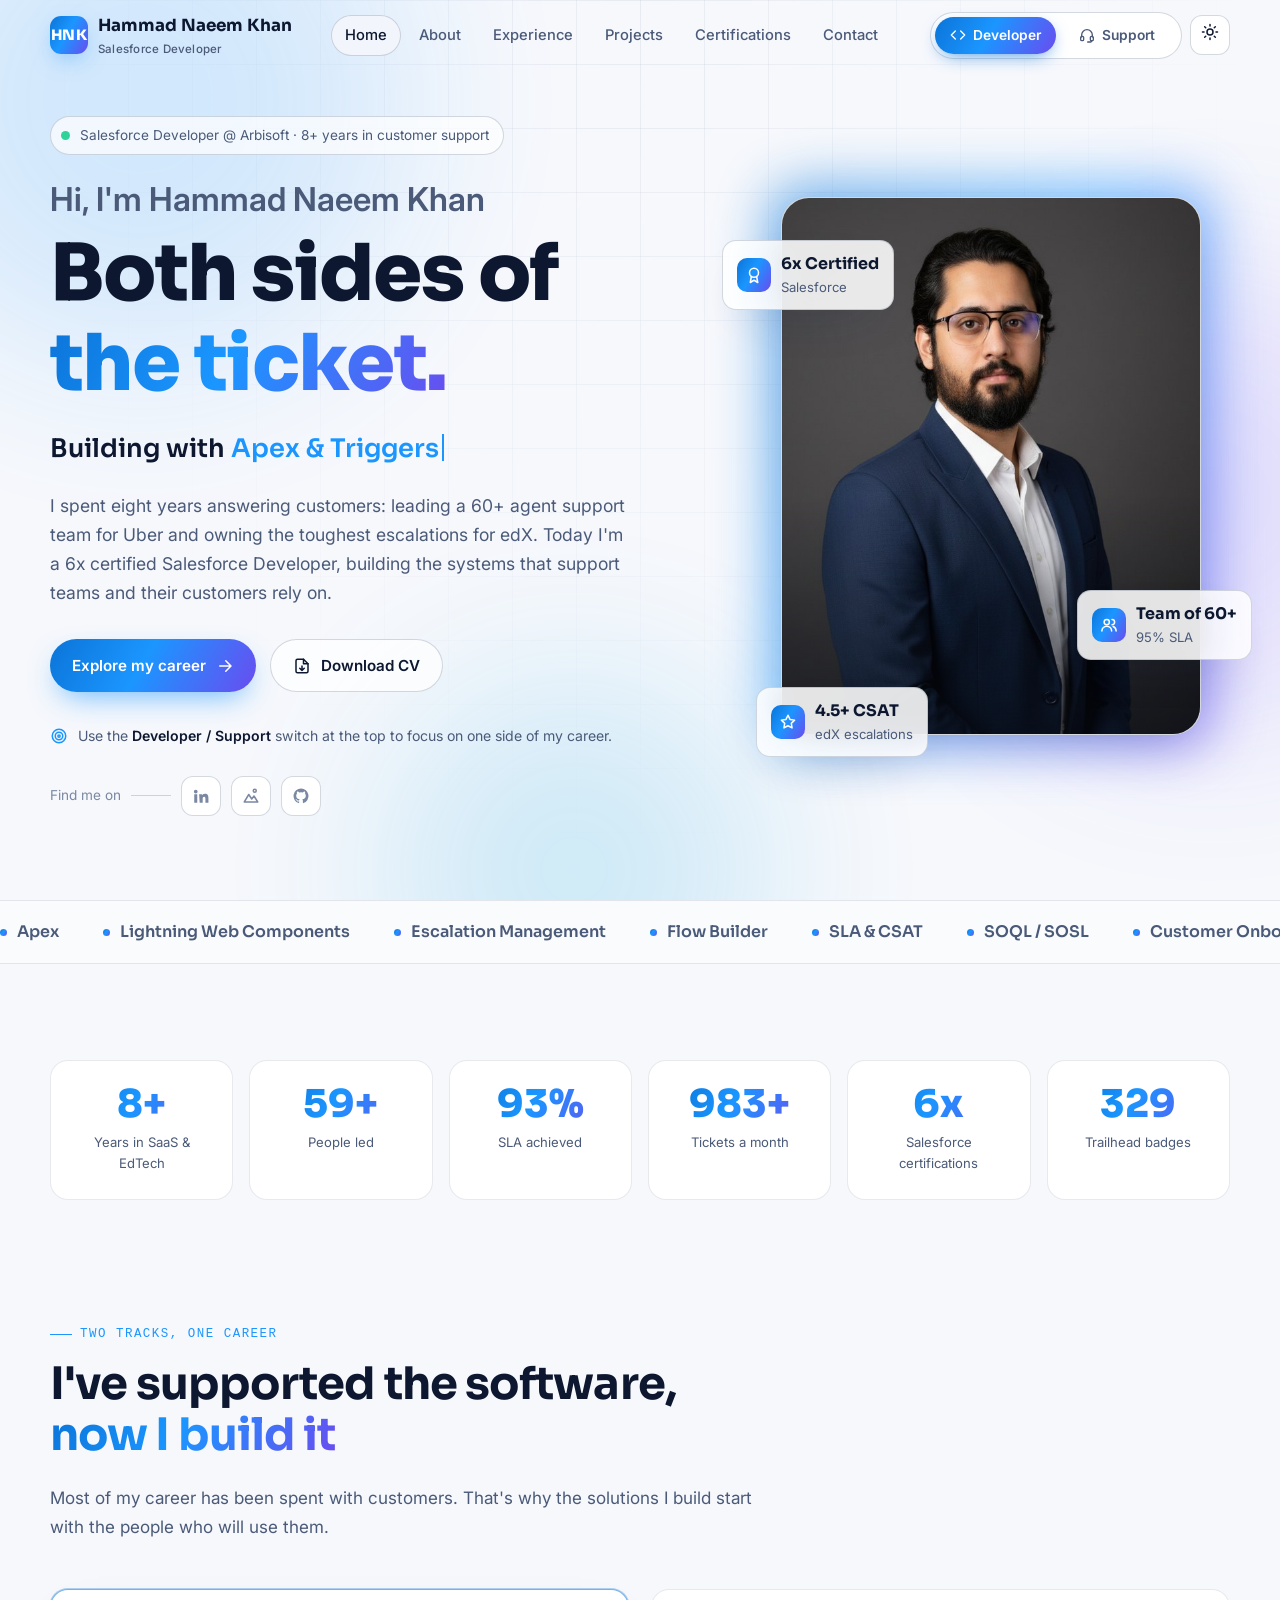
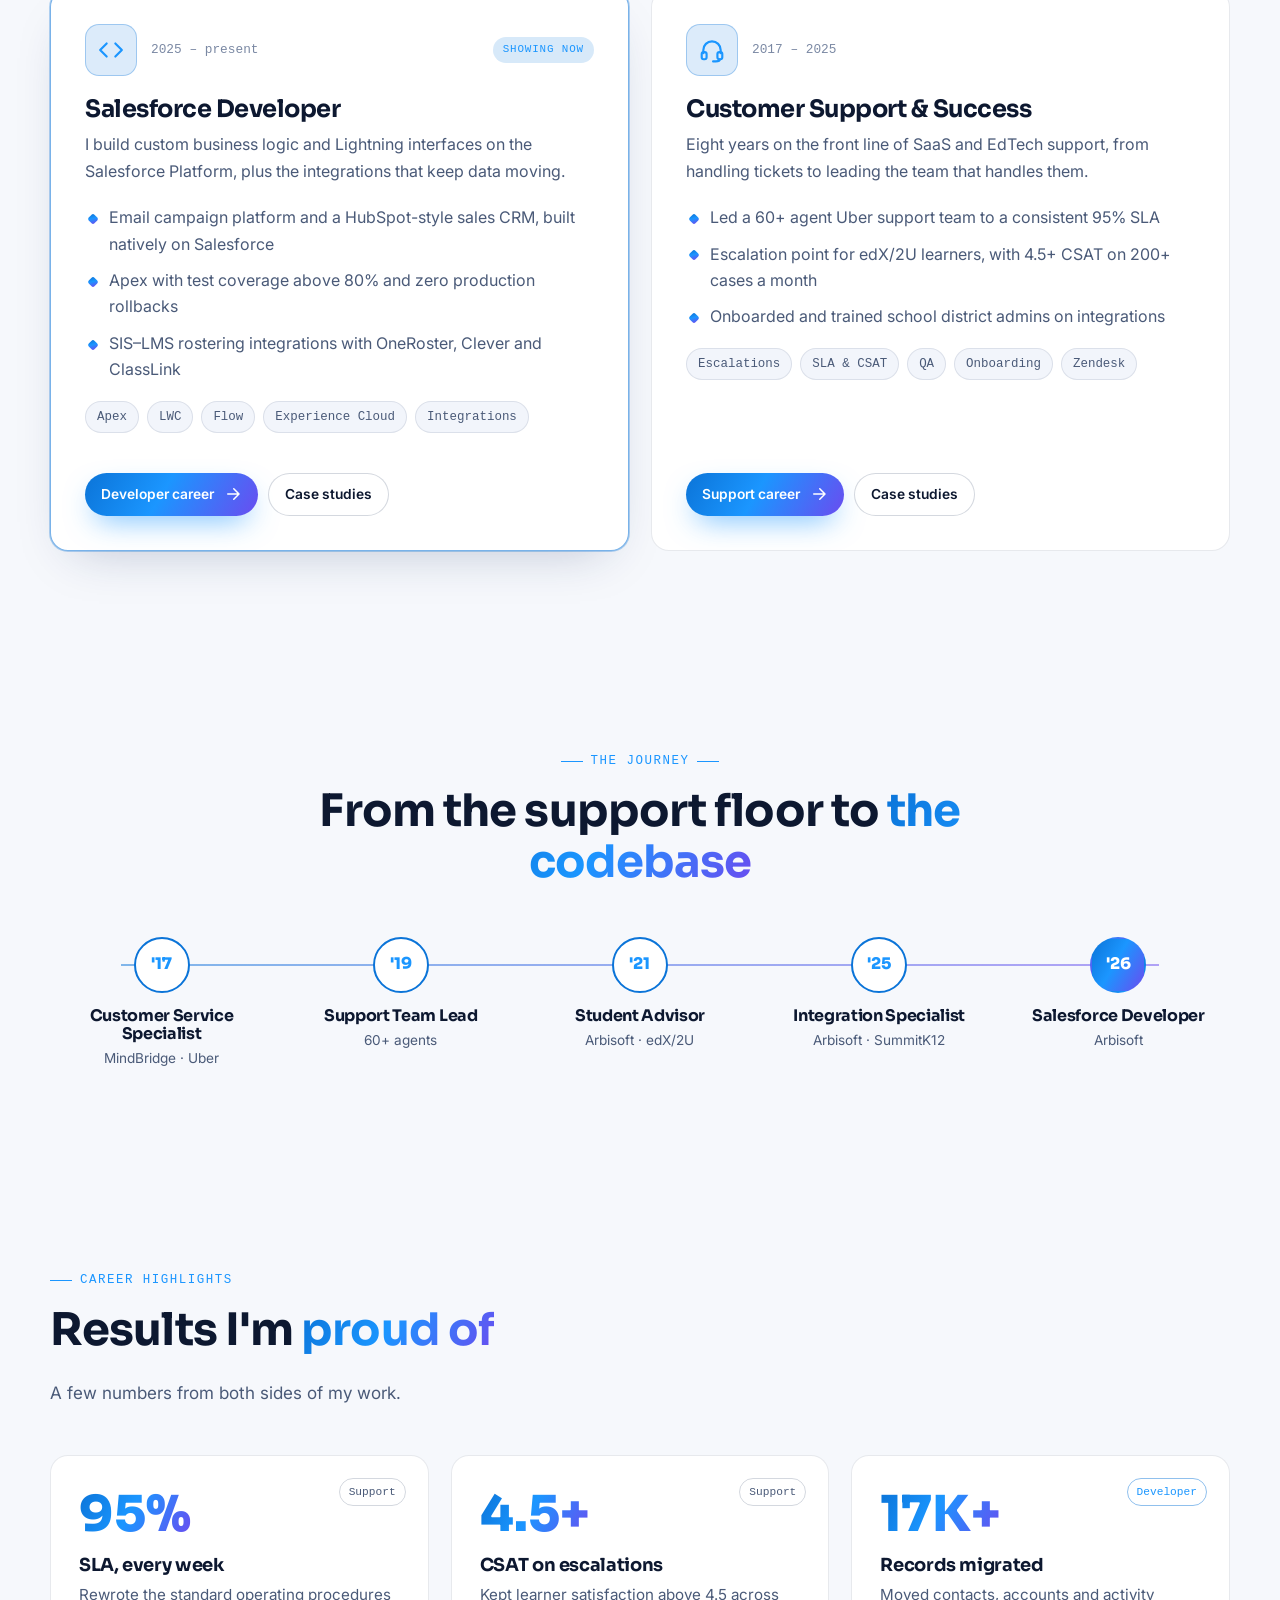
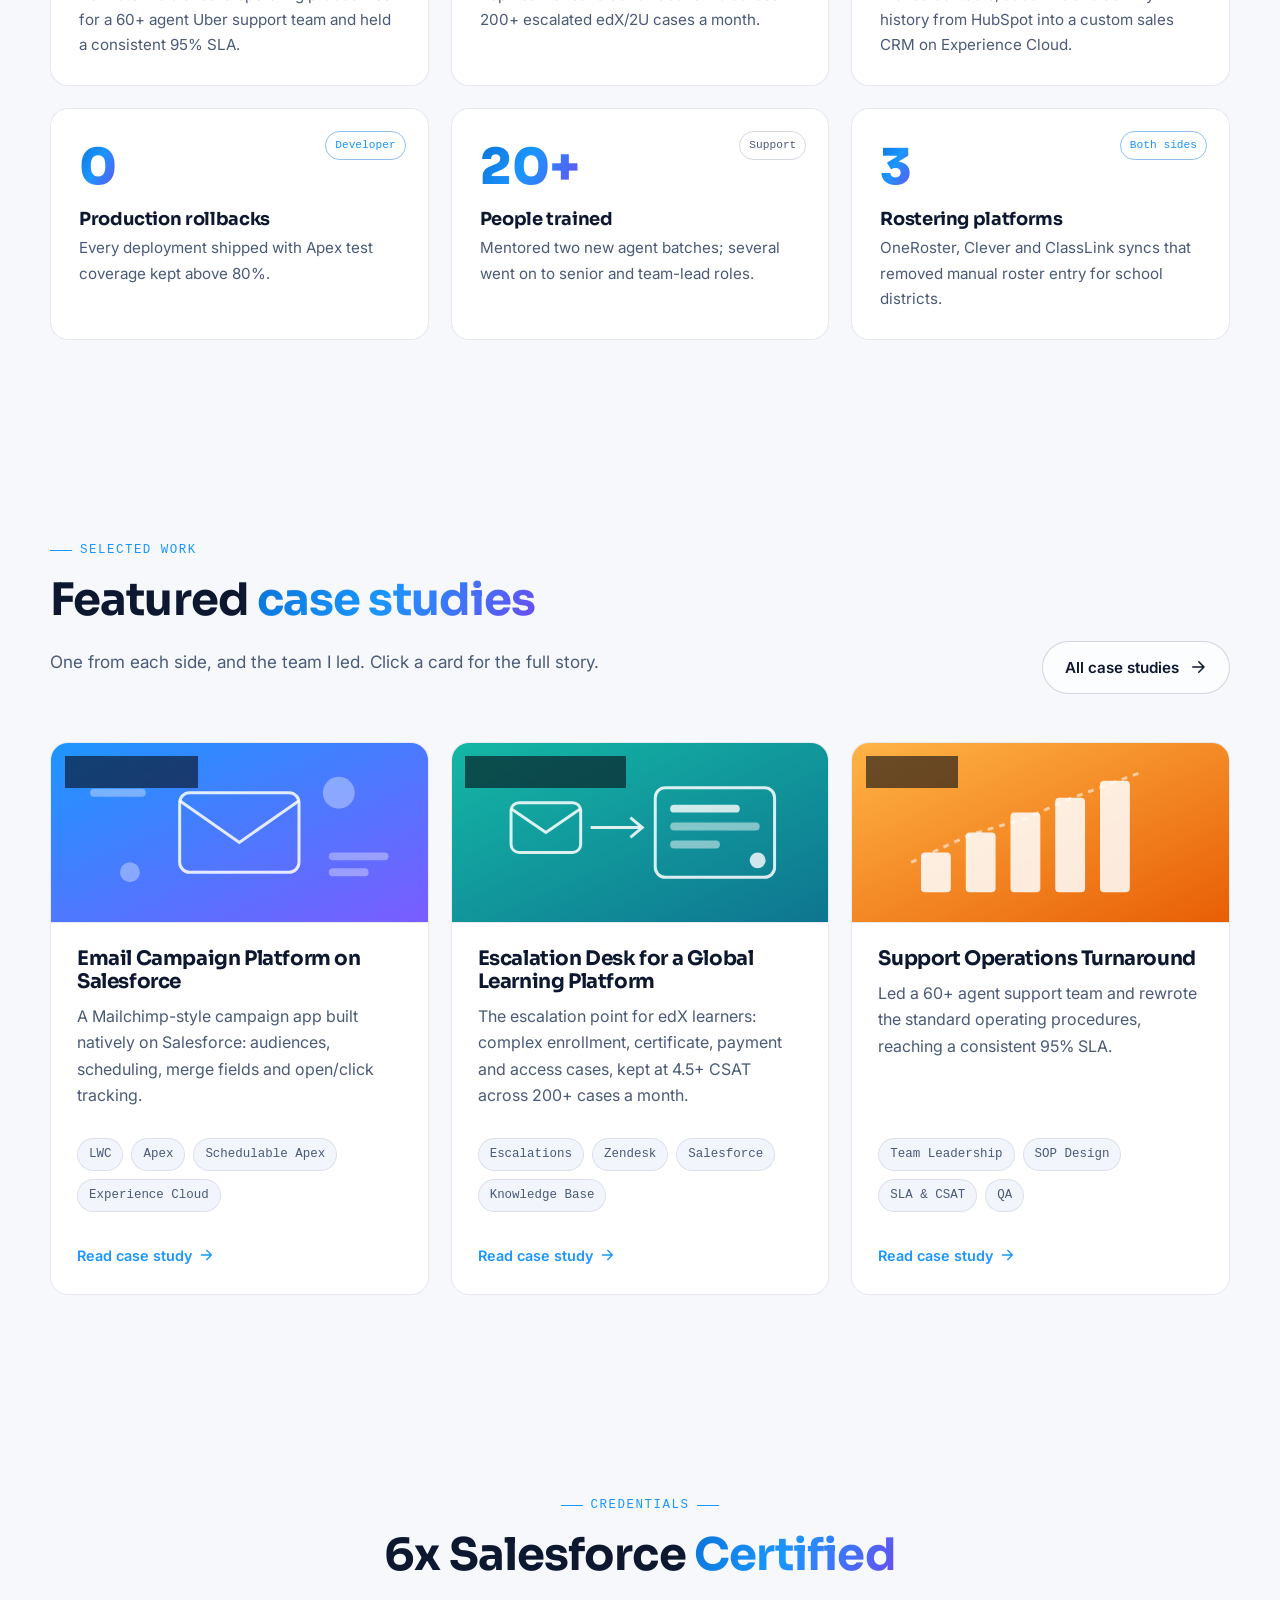
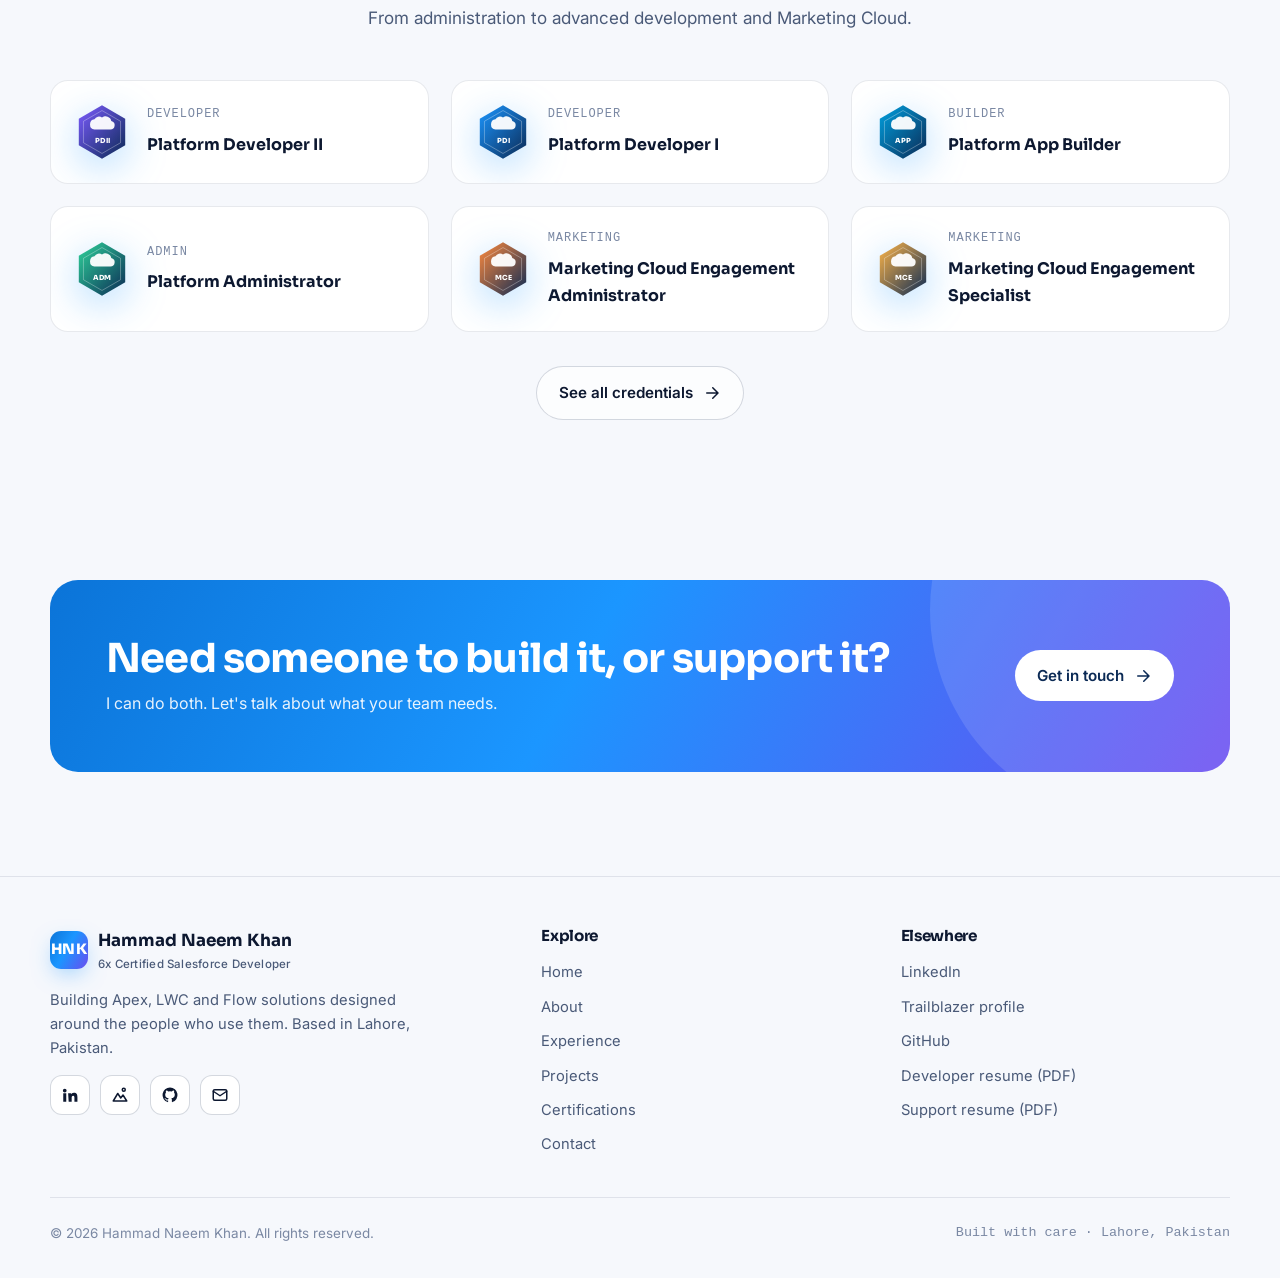
==== commit 7b4296c4: "Add files via upload" ====
--- a/index.html
+++ b/index.html
@@ -3,20 +3,21 @@
 <head>
 <meta charset="utf-8">
 <meta name="viewport" content="width=device-width, initial-scale=1">
-<title>Hammad Naeem Khan · Salesforce Developer</title>
-<meta name="description" content="Hammad Naeem Khan — 6x Certified Salesforce Developer in Lahore. Apex, Lightning Web Components, Flow, SOQL and enterprise integrations.">
+<title>Hammad Naeem Khan · Salesforce Developer &amp; Customer Support Specialist</title>
+<meta name="description" content="Hammad Naeem Khan — 6x Certified Salesforce Developer and customer support leader in Lahore with 8+ years in SaaS and EdTech: Apex, LWC, Flow, escalations, SLA and CSAT.">
 <meta name="author" content="Hammad Naeem Khan">
 <meta name="theme-color" content="#070b14">
 <link rel="canonical" href="https://hammad18495.github.io/">
 <meta property="og:type" content="website">
-<meta property="og:title" content="Hammad Naeem Khan · Salesforce Developer">
-<meta property="og:description" content="Hammad Naeem Khan — 6x Certified Salesforce Developer in Lahore. Apex, Lightning Web Components, Flow, SOQL and enterprise integrations.">
+<meta property="og:title" content="Hammad Naeem Khan · Salesforce Developer &amp; Customer Support Specialist">
+<meta property="og:description" content="Hammad Naeem Khan — 6x Certified Salesforce Developer and customer support leader in Lahore with 8+ years in SaaS and EdTech: Apex, LWC, Flow, escalations, SLA and CSAT.">
 <meta property="og:url" content="https://hammad18495.github.io/">
 <meta property="og:image" content="https://hammad18495.github.io/assets/og.jpg">
 <meta name="twitter:card" content="summary_large_image">
 <link rel="icon" href="assets/favicon.svg" type="image/svg+xml">
 <link rel="apple-touch-icon" href="assets/apple-touch-icon.png">
-<script>try{var t=localStorage.getItem('theme');if(t)document.documentElement.dataset.theme=t;else if(matchMedia('(prefers-color-scheme: light)').matches)document.documentElement.dataset.theme='light'}catch(e){}</script>
+<script>try{var t=localStorage.getItem('theme');if(t)document.documentElement.dataset.theme=t;else if(matchMedia('(prefers-color-scheme: light)').matches)document.documentElement.dataset.theme='light'}catch(e){}
+(function(){var d=document.documentElement,k='dev';try{var q=new URLSearchParams(location.search).get('track');if(q==='dev'||q==='support'){k=q;localStorage.setItem('track',q)}else if(localStorage.getItem('track')==='support')k='support'}catch(e){}d.dataset.track=k})();</script>
 <link rel="preconnect" href="https://fonts.googleapis.com"><link rel="preconnect" href="https://fonts.gstatic.com" crossorigin>
 <link href="https://fonts.googleapis.com/css2?family=Inter:wght@400;500;600;700&family=JetBrains+Mono:wght@400;500;600&family=Sora:wght@600;700;800&display=swap" rel="stylesheet">
 <link rel="stylesheet" href="assets/style.css">
@@ -28,10 +29,15 @@
 <div class="bg-fx" aria-hidden="true"><div class="grid"></div><div class="blob b1"></div><div class="blob b2"></div><div class="blob b3"></div></div>
 <header class="nav">
   <div class="container">
-    <a href="index.html" class="logo" aria-label="Hammad Naeem Khan — home"><span class="logo-mark">HNK</span><span>Hammad Naeem Khan<small>Salesforce Developer</small></span></a>
+    <a href="index.html" class="logo" aria-label="Hammad Naeem Khan — home"><span class="logo-mark">HNK</span><span class="logo-text">Hammad Naeem Khan<small><span class="only-dev">Salesforce Developer</span><span class="only-support">Customer Support &amp; Success</span></small></span></a>
     <nav aria-label="Primary"><ul class="nav-links"><li><a href="index.html" class="active" aria-current="page">Home</a></li><li><a href="about.html">About</a></li><li><a href="experience.html">Experience</a></li><li><a href="projects.html">Projects</a></li><li><a href="certifications.html">Certifications</a></li><li><a href="contact.html">Contact</a></li></ul></nav>
     <div class="nav-actions">
-      <a class="btn btn-primary btn-sm hide-m" href="assets/Hammad-Naeem-Khan-CV.pdf" download><svg viewBox="0 0 24 24" fill="none" stroke="currentColor" stroke-width="2" stroke-linecap="round" stroke-linejoin="round" aria-hidden="true"><path d="M14 3H6a2 2 0 0 0-2 2v14a2 2 0 0 0 2 2h12a2 2 0 0 0 2-2V9z"/><path d="M14 3v6h6M12 12v6M9 15l3 3 3-3"/></svg>Resume</a>
+      <div class="track-switch" role="radiogroup" aria-label="Show career track">
+  <button type="button" role="radio" data-set-track="dev" aria-checked="true"><svg viewBox="0 0 24 24" fill="none" stroke="currentColor" stroke-width="2" stroke-linecap="round" stroke-linejoin="round" aria-hidden="true"><path d="M16 18l6-6-6-6M8 6l-6 6 6 6"/></svg><span class="ts-l">Developer</span><span class="ts-s">Dev</span></button>
+  <button type="button" role="radio" data-set-track="support" aria-checked="false"><svg viewBox="0 0 24 24" fill="none" stroke="currentColor" stroke-width="2" stroke-linecap="round" stroke-linejoin="round" aria-hidden="true"><path d="M4 15v-3a8 8 0 0 1 16 0v3"/><rect x="2.5" y="14" width="4.5" height="6.5" rx="1.8"/><rect x="17" y="14" width="4.5" height="6.5" rx="1.8"/><path d="M19.2 20.5c0 1.4-1.6 2-3.7 2H13"/></svg><span class="ts-l">Support</span><span class="ts-s">Support</span></button>
+  <i class="ts-pill" aria-hidden="true"></i>
+</div>
+      <a class="btn btn-primary btn-sm btn-resume hide-l only-dev" href="assets/Hammad-Naeem-Khan-CV.pdf" download><svg viewBox="0 0 24 24" fill="none" stroke="currentColor" stroke-width="2" stroke-linecap="round" stroke-linejoin="round" aria-hidden="true"><path d="M14 3H6a2 2 0 0 0-2 2v14a2 2 0 0 0 2 2h12a2 2 0 0 0 2-2V9z"/><path d="M14 3v6h6M12 12v6M9 15l3 3 3-3"/></svg><span class="rl">Resume</span></a><a class="btn btn-primary btn-sm btn-resume hide-l only-support" href="assets/Hammad-Naeem-Khan-Support-CV.pdf" download><svg viewBox="0 0 24 24" fill="none" stroke="currentColor" stroke-width="2" stroke-linecap="round" stroke-linejoin="round" aria-hidden="true"><path d="M14 3H6a2 2 0 0 0-2 2v14a2 2 0 0 0 2 2h12a2 2 0 0 0 2-2V9z"/><path d="M14 3v6h6M12 12v6M9 15l3 3 3-3"/></svg><span class="rl">Resume</span></a>
       <button class="icon-btn theme-toggle" aria-label="Toggle light and dark theme"><span class="moon"><svg viewBox="0 0 24 24" fill="none" stroke="currentColor" stroke-width="2" stroke-linecap="round" stroke-linejoin="round" aria-hidden="true"><path d="M21 12.8A9 9 0 1 1 11.2 3a7 7 0 0 0 9.8 9.8z"/></svg></span><span class="sun"><svg viewBox="0 0 24 24" fill="none" stroke="currentColor" stroke-width="2" stroke-linecap="round" stroke-linejoin="round" aria-hidden="true"><circle cx="12" cy="12" r="4"/><path d="M12 2v2M12 20v2M4.9 4.9l1.4 1.4M17.7 17.7l1.4 1.4M2 12h2M20 12h2M4.9 19.1l1.4-1.4M17.7 6.3l1.4-1.4"/></svg></span></button>
       <button class="icon-btn menu-btn" aria-label="Open menu" aria-expanded="false"><span></span><span></span><span></span></button>
     </div>
@@ -41,14 +47,15 @@
 
 <section class="hero"><div class="container hero-grid">
   <div>
-    <div class="status-pill anim" style="animation-delay:.05s"><span class="dot"></span>Salesforce Developer @ Arbisoft · Lahore, Pakistan</div>
-    <h1 class="anim" style="animation-delay:.15s"><span class="hi">Hi, I'm Hammad Naeem Khan</span>Salesforce <span class="grad-text">Developer</span></h1>
-    <div class="typed-line anim" style="animation-delay:.3s">Building with <span class="typed" data-words='["Apex & Triggers","Lightning Web Components","Flow Automation","Enterprise Integrations","Secure Data Models"]'></span><span class="caret"></span></div>
-    <p class="lead anim" style="animation-delay:.42s">6x certified, building on Apex, LWC and Flow, with 8+ years of frontline SaaS operations behind the code. I design for the end user and the business process, not just the acceptance criteria.</p>
+    <div class="status-pill anim" style="animation-delay:.05s"><span class="dot"></span>Salesforce Developer @ Arbisoft · 8+ years in customer support</div>
+    <h1 class="anim" style="animation-delay:.15s"><span class="hi">Hi, I'm Hammad Naeem Khan</span>Both sides of <span class="grad-text">the ticket.</span></h1>
+    <div class="typed-line anim" style="animation-delay:.3s"><span class="only-dev">Building with</span><span class="only-support">Great at</span> <span class="typed" data-words='["Apex & Triggers","Lightning Web Components","Flow Automation","Enterprise Integrations","Secure Data Models"]' data-words-support='["Escalation Management","Customer Onboarding","SLA &amp; CSAT Ownership","Root-Cause Troubleshooting","Team Leadership"]'></span><span class="caret"></span></div>
+    <p class="lead anim" style="animation-delay:.42s">I spent eight years answering customers: leading a 60+ agent support team for Uber and owning the toughest escalations for edX. Today I'm a 6x certified Salesforce Developer, building the systems that support teams and their customers rely on.</p>
     <div class="hero-ctas anim" style="animation-delay:.55s">
-      <a class="btn btn-primary" href="projects.html">View my work <svg viewBox="0 0 24 24" fill="none" stroke="currentColor" stroke-width="2" stroke-linecap="round" stroke-linejoin="round" aria-hidden="true"><path d="M5 12h14M13 5l7 7-7 7"/></svg></a>
-      <a class="btn btn-ghost" href="assets/Hammad-Naeem-Khan-CV.pdf" download><svg viewBox="0 0 24 24" fill="none" stroke="currentColor" stroke-width="2" stroke-linecap="round" stroke-linejoin="round" aria-hidden="true"><path d="M14 3H6a2 2 0 0 0-2 2v14a2 2 0 0 0 2 2h12a2 2 0 0 0 2-2V9z"/><path d="M14 3v6h6M12 12v6M9 15l3 3 3-3"/></svg> Download CV</a>
-    </div>
+      <a class="btn btn-primary" href="experience.html">Explore my career <svg viewBox="0 0 24 24" fill="none" stroke="currentColor" stroke-width="2" stroke-linecap="round" stroke-linejoin="round" aria-hidden="true"><path d="M5 12h14M13 5l7 7-7 7"/></svg></a>
+      <a class="btn btn-ghost only-dev" href="assets/Hammad-Naeem-Khan-CV.pdf" download><svg viewBox="0 0 24 24" fill="none" stroke="currentColor" stroke-width="2" stroke-linecap="round" stroke-linejoin="round" aria-hidden="true"><path d="M14 3H6a2 2 0 0 0-2 2v14a2 2 0 0 0 2 2h12a2 2 0 0 0 2-2V9z"/><path d="M14 3v6h6M12 12v6M9 15l3 3 3-3"/></svg>Download CV</a><a class="btn btn-ghost only-support" href="assets/Hammad-Naeem-Khan-Support-CV.pdf" download><svg viewBox="0 0 24 24" fill="none" stroke="currentColor" stroke-width="2" stroke-linecap="round" stroke-linejoin="round" aria-hidden="true"><path d="M14 3H6a2 2 0 0 0-2 2v14a2 2 0 0 0 2 2h12a2 2 0 0 0 2-2V9z"/><path d="M14 3v6h6M12 12v6M9 15l3 3 3-3"/></svg>Download CV</a>
+    </div>
+    <p class="track-hint anim" style="animation-delay:.62s"><svg viewBox="0 0 24 24" fill="none" stroke="currentColor" stroke-width="2" stroke-linecap="round" stroke-linejoin="round" aria-hidden="true"><circle cx="12" cy="12" r="9"/><circle cx="12" cy="12" r="5"/><circle cx="12" cy="12" r="1.5"/></svg><span>Use the <b>Developer / Support</b> switch at the top to focus on one side of my career.</span></p>
     <div class="hero-social anim" style="animation-delay:.68s"><span>Find me on</span><span class="line"></span>
       <a class="icon-btn" href="https://www.linkedin.com/in/hammad18495/" target="_blank" rel="noopener" aria-label="LinkedIn"><svg viewBox="0 0 24 24" fill="currentColor" aria-hidden="true"><path d="M4.98 3.5a2.5 2.5 0 1 1 0 5 2.5 2.5 0 0 1 0-5zM3 9.5h4V21H3zM9.5 9.5h3.8v1.6h.06c.53-1 1.83-2.06 3.77-2.06 4.03 0 4.77 2.65 4.77 6.1V21h-4v-5.1c0-1.22-.02-2.8-1.7-2.8-1.71 0-1.97 1.33-1.97 2.7V21h-4z"/></svg></a>
       <a class="icon-btn" href="https://www.salesforce.com/trailblazer/hammad18495" target="_blank" rel="noopener" aria-label="Trailhead"><svg viewBox="0 0 24 24" fill="none" stroke="currentColor" stroke-width="2" stroke-linecap="round" stroke-linejoin="round" aria-hidden="true"><path d="M3 20l6-10 4 6 3-4 5 8z"/><circle cx="17" cy="5" r="2"/></svg></a>
@@ -59,67 +66,57 @@
     <div class="portrait-ring"></div>
     <div class="portrait-frame tilt"><img src="assets/hammad.jpg" alt="Portrait of Hammad Naeem Khan" width="624" height="800" fetchpriority="high"></div>
     <div class="float-card fc-1"><span class="ic"><svg viewBox="0 0 24 24" fill="none" stroke="currentColor" stroke-width="2" stroke-linecap="round" stroke-linejoin="round" aria-hidden="true"><circle cx="12" cy="9" r="6"/><path d="M8.5 14L7 22l5-3 5 3-1.5-8"/></svg></span><div><b>6x Certified</b><span>Salesforce</span></div></div>
-    <div class="float-card fc-2"><span class="ic"><svg viewBox="0 0 24 24" fill="none" stroke="currentColor" stroke-width="2" stroke-linecap="round" stroke-linejoin="round" aria-hidden="true"><path d="M12 3l2.7 5.6 6.1.9-4.4 4.3 1 6.1L12 17l-5.4 2.9 1-6.1L3.2 9.5l6.1-.9z"/></svg></span><div><b>Triple Star Ranger</b><span>Trailhead</span></div></div>
-    <div class="float-card fc-3"><span class="ic"><svg viewBox="0 0 24 24" fill="none" stroke="currentColor" stroke-width="2" stroke-linecap="round" stroke-linejoin="round" aria-hidden="true"><path d="M7 18a5 5 0 0 1-.6-10A6 6 0 0 1 18 8.5a4.8 4.8 0 0 1-.5 9.5z"/></svg></span><div><b>Agentblazer</b><span>Innovator '26</span></div></div>
-  </div>
-</div></section>
-<div class="marquee" aria-label="Technologies"><div class="marquee-track"><span class="marquee-item">Apex</span><span class="marquee-item">Lightning Web Components</span><span class="marquee-item">Flow Builder</span><span class="marquee-item">SOQL / SOSL</span><span class="marquee-item">Async Apex</span><span class="marquee-item">Experience Cloud</span><span class="marquee-item">Marketing Cloud</span><span class="marquee-item">Visualforce</span><span class="marquee-item">Permission Sets & Sharing</span><span class="marquee-item">OneRoster</span><span class="marquee-item">Clever</span><span class="marquee-item">ClassLink</span><span class="marquee-item">SFTP</span><span class="marquee-item">Data Loader</span><span class="marquee-item">Git & VS Code</span><span class="marquee-item">Jira</span><span class="marquee-item">Apex</span><span class="marquee-item">Lightning Web Components</span><span class="marquee-item">Flow Builder</span><span class="marquee-item">SOQL / SOSL</span><span class="marquee-item">Async Apex</span><span class="marquee-item">Experience Cloud</span><span class="marquee-item">Marketing Cloud</span><span class="marquee-item">Visualforce</span><span class="marquee-item">Permission Sets & Sharing</span><span class="marquee-item">OneRoster</span><span class="marquee-item">Clever</span><span class="marquee-item">ClassLink</span><span class="marquee-item">SFTP</span><span class="marquee-item">Data Loader</span><span class="marquee-item">Git & VS Code</span><span class="marquee-item">Jira</span></div></div>
-
-<section class="section"><div class="container"><div class="stats"><div class="stat reveal d1"><div class="num grad-text" data-count="6" data-suffix="x">0x</div><div class="lbl">Salesforce certifications</div></div><div class="stat reveal d2"><div class="num grad-text" data-count="335" data-suffix="">0</div><div class="lbl">Trailhead badges</div></div><div class="stat reveal d3"><div class="num grad-text" data-count="150000" data-suffix="+">0+</div><div class="lbl">Trailhead points</div></div><div class="stat reveal d4"><div class="num grad-text" data-count="13" data-suffix="">0</div><div class="lbl">Superbadges</div></div><div class="stat reveal d5"><div class="num grad-text" data-count="8" data-suffix="+">0+</div><div class="lbl">Years in SaaS operations</div></div><div class="stat reveal d1"><div class="num grad-text" data-count="60" data-suffix="+">0+</div><div class="lbl">People led</div></div></div></div></section>
+    <div class="float-card fc-2"><span class="ic"><svg viewBox="0 0 24 24" fill="none" stroke="currentColor" stroke-width="2" stroke-linecap="round" stroke-linejoin="round" aria-hidden="true"><circle cx="9" cy="8" r="3.5"/><path d="M2.5 20a6.5 6.5 0 0 1 13 0M16 4.5a3.5 3.5 0 0 1 0 7M21.5 20a6.5 6.5 0 0 0-4-6"/></svg></span><div><b>Team of 60+</b><span>95% SLA</span></div></div>
+    <div class="float-card fc-3"><span class="ic"><svg viewBox="0 0 24 24" fill="none" stroke="currentColor" stroke-width="2" stroke-linecap="round" stroke-linejoin="round" aria-hidden="true"><path d="M12 3l2.7 5.6 6.1.9-4.4 4.3 1 6.1L12 17l-5.4 2.9 1-6.1L3.2 9.5l6.1-.9z"/></svg></span><div><b>4.5+ CSAT</b><span>edX escalations</span></div></div>
+  </div>
+</div></section>
+<div class="marquee" aria-label="Skills"><div class="marquee-track"><span class="marquee-item">Apex</span><span class="marquee-item">Lightning Web Components</span><span class="marquee-item">Escalation Management</span><span class="marquee-item">Flow Builder</span><span class="marquee-item">SLA &amp; CSAT</span><span class="marquee-item">SOQL / SOSL</span><span class="marquee-item">Customer Onboarding</span><span class="marquee-item">Experience Cloud</span><span class="marquee-item">Zendesk</span><span class="marquee-item">Quality Assurance</span><span class="marquee-item">Permission Sets &amp; Sharing</span><span class="marquee-item">SOP Design</span><span class="marquee-item">OneRoster</span><span class="marquee-item">Clever</span><span class="marquee-item">ClassLink</span><span class="marquee-item">Root-Cause Analysis</span><span class="marquee-item">Jira</span><span class="marquee-item">Coaching &amp; Mentoring</span><span class="marquee-item">Apex</span><span class="marquee-item">Lightning Web Components</span><span class="marquee-item">Escalation Management</span><span class="marquee-item">Flow Builder</span><span class="marquee-item">SLA &amp; CSAT</span><span class="marquee-item">SOQL / SOSL</span><span class="marquee-item">Customer Onboarding</span><span class="marquee-item">Experience Cloud</span><span class="marquee-item">Zendesk</span><span class="marquee-item">Quality Assurance</span><span class="marquee-item">Permission Sets &amp; Sharing</span><span class="marquee-item">SOP Design</span><span class="marquee-item">OneRoster</span><span class="marquee-item">Clever</span><span class="marquee-item">ClassLink</span><span class="marquee-item">Root-Cause Analysis</span><span class="marquee-item">Jira</span><span class="marquee-item">Coaching &amp; Mentoring</span></div></div>
+
+<section class="section"><div class="container"><div class="stats"><div class="stat reveal d1"><div class="num grad-text" data-count="8" data-suffix="+">0+</div><div class="lbl">Years in SaaS &amp; EdTech</div></div><div class="stat reveal d2"><div class="num grad-text" data-count="60" data-suffix="+">0+</div><div class="lbl">People led</div></div><div class="stat reveal d3"><div class="num grad-text" data-count="95" data-suffix="%">0%</div><div class="lbl">SLA achieved</div></div><div class="stat reveal d4"><div class="num grad-text" data-count="1000" data-suffix="+">0+</div><div class="lbl">Tickets a month</div></div><div class="stat reveal d5"><div class="num grad-text" data-count="6" data-suffix="x">0x</div><div class="lbl">Salesforce certifications</div></div><div class="stat reveal d1"><div class="num grad-text" data-count="335" data-suffix="">0</div><div class="lbl">Trailhead badges</div></div></div></div></section>
 
 <section class="section" style="padding-top:20px"><div class="container">
-  <div class="section-head reveal"><span class="eyebrow">What I do</span><h2>End-to-end Salesforce, <span class="grad-text">built to last</span></h2><p>From data model to user interface, I build solutions that scale, stay secure and are a pleasure to use.</p></div>
-  <div class="grid-3"><article class="card reveal d1"><div class="card-icon"><svg viewBox="0 0 24 24" fill="none" stroke="currentColor" stroke-width="2" stroke-linecap="round" stroke-linejoin="round" aria-hidden="true"><path d="M16 18l6-6-6-6M8 6l-6 6 6 6"/></svg></div><h3>Apex development</h3><p>Classes, triggers and async processing (Queueable, Batch, Future) written within governor limits, with test coverage above 80%.</p><ul class="chips"><li class=chip>Apex</li><li class=chip>Triggers</li><li class=chip>Async</li><li class=chip>Tests</li></ul></article><article class="card reveal d2"><div class="card-icon"><svg viewBox="0 0 24 24" fill="none" stroke="currentColor" stroke-width="2" stroke-linecap="round" stroke-linejoin="round" aria-hidden="true"><path d="M13 2L4 14h7l-1 8 9-12h-7z"/></svg></div><h3>Lightning Web Components</h3><p>Responsive, reusable LWC interfaces that replace legacy pages and respect platform validation and field-level security.</p><ul class="chips"><li class=chip>LWC</li><li class=chip>JavaScript</li><li class=chip>LDS</li><li class=chip>SLDS</li></ul></article><article class="card reveal d3"><div class="card-icon"><svg viewBox="0 0 24 24" fill="none" stroke="currentColor" stroke-width="2" stroke-linecap="round" stroke-linejoin="round" aria-hidden="true"><rect x="3" y="3" width="6" height="6" rx="1.5"/><rect x="15" y="15" width="6" height="6" rx="1.5"/><path d="M9 6h4a2 2 0 0 1 2 2v7"/></svg></div><h3>Flow & automation</h3><p>Declarative automation with Flow Builder, validation rules, record types and Dynamic Forms when clicks beat code.</p><ul class="chips"><li class=chip>Flow</li><li class=chip>Validation</li><li class=chip>Dynamic Forms</li></ul></article><article class="card reveal d1"><div class="card-icon"><svg viewBox="0 0 24 24" fill="none" stroke="currentColor" stroke-width="2" stroke-linecap="round" stroke-linejoin="round" aria-hidden="true"><path d="M9 2v6M15 2v6M6 8h12v4a6 6 0 0 1-12 0zM12 18v4"/></svg></div><h3>Integrations</h3><p>Enterprise data syncs and callouts: OneRoster, Clever, ClassLink, SFTP and REST via Named Credentials.</p><ul class="chips"><li class=chip>REST</li><li class=chip>Named Creds</li><li class=chip>SFTP</li></ul></article><article class="card reveal d2"><div class="card-icon"><svg viewBox="0 0 24 24" fill="none" stroke="currentColor" stroke-width="2" stroke-linecap="round" stroke-linejoin="round" aria-hidden="true"><path d="M12 3l8 3v6c0 5-3.5 8-8 9-4.5-1-8-4-8-9V6z"/><path d="M9 12l2 2 4-4"/></svg></div><h3>Security & access</h3><p>Least-privilege security models across profiles, roles, permission sets, sharing rules and FLS.</p><ul class="chips"><li class=chip>Permission Sets</li><li class=chip>Sharing</li><li class=chip>FLS</li></ul></article><article class="card reveal d3"><div class="card-icon"><svg viewBox="0 0 24 24" fill="none" stroke="currentColor" stroke-width="2" stroke-linecap="round" stroke-linejoin="round" aria-hidden="true"><circle cx="9" cy="8" r="3.5"/><path d="M2.5 20a6.5 6.5 0 0 1 13 0M16 4.5a3.5 3.5 0 0 1 0 7M21.5 20a6.5 6.5 0 0 0-4-6"/></svg></div><h3>Business-first delivery</h3><p>8+ years leading support teams means I build for how people really work, and I can talk to stakeholders.</p><ul class="chips"><li class=chip>Stakeholders</li><li class=chip>SLA/CSAT</li><li class=chip>Process</li></ul></article></div>
-</div></section>
-
-<section class="section"><div class="container split">
-  <div class="reveal reveal-l">
-    <span class="eyebrow">How I write code</span>
-    <h2 style="font-size:clamp(1.9rem,3.6vw,2.8rem)">Clean, tested and <span class="grad-text">governor-limit aware</span></h2>
-    <p style="color:var(--muted);font-size:1.07rem">Every class I ship is bulk-safe, enforces user-mode security and comes with meaningful test classes. That's how I keep coverage above 80% and production deployments free of rollbacks.</p>
-    <ul class="tl-list">
-      <li>Async Apex (Queueable, Batch, Future) for heavy processing</li>
-      <li>Defensive error handling on every <span class="mono">@AuraEnabled</span> entry point</li>
-      <li>Debug logs, Developer Console and SOQL analysis to find root causes fast</li>
-      <li>Git-based workflow with VS Code and Salesforce CLI</li>
-    </ul>
-  </div>
-  <div class="code-win reveal reveal-r"><div class="code-bar"><i></i><i></i><i></i><span>CampaignSendJob.cls</span></div><div class="code-body" id="code-typed"></div></div>
-  <template id="code-src"><span class="tk-c">// Bulk-safe, async, governor-limit aware</span>
-<span class="tk-a">@SuppressWarnings</span>(<span class="tk-s">'PMD.AvoidGlobalModifier'</span>)
-<span class="tk-k">public with sharing class</span> <span class="tk-t">CampaignSendJob</span>
-    <span class="tk-k">implements</span> <span class="tk-t">Queueable</span>, <span class="tk-t">Database.AllowsCallouts</span> {
-
-  <span class="tk-k">private final</span> <span class="tk-t">Set</span>&lt;<span class="tk-t">Id</span>&gt; memberIds;
-
-  <span class="tk-k">public void</span> <span class="tk-f">execute</span>(<span class="tk-t">QueueableContext</span> ctx) {
-    <span class="tk-t">List</span>&lt;<span class="tk-t">Campaign_Member__c</span>&gt; batch = [
-      <span class="tk-k">SELECT</span> Id, Contact__r.Email, Status__c
-      <span class="tk-k">FROM</span> Campaign_Member__c
-      <span class="tk-k">WHERE</span> Id <span class="tk-k">IN</span> :memberIds
-      <span class="tk-k">WITH USER_MODE</span>
-    ];
-    <span class="tk-t">EmailService</span>.<span class="tk-f">sendAll</span>(batch);     <span class="tk-c">// after DML commits</span>
-  }
-}</template>
+  <div class="section-head reveal"><span class="eyebrow">Two tracks, one career</span><h2>I've supported the software, <span class="grad-text">now I build it</span></h2><p>Most of my career has been spent with customers. That's why the solutions I build start with the people who will use them.</p></div>
+  <div class="grid-2 paths"><article class="card path path-dev reveal">
+  <div class="path-top"><div class="card-icon"><svg viewBox="0 0 24 24" fill="none" stroke="currentColor" stroke-width="2" stroke-linecap="round" stroke-linejoin="round" aria-hidden="true"><path d="M16 18l6-6-6-6M8 6l-6 6 6 6"/></svg></div><span class="path-when mono">2025 – present</span><span class="path-on">Showing now</span></div>
+  <h3>Salesforce Developer</h3><p>I build custom business logic and Lightning interfaces on the Salesforce Platform, plus the integrations that keep data moving.</p>
+  <ul class="tl-list"><li>Email campaign platform and a HubSpot-style sales CRM, built natively on Salesforce</li><li>Apex with test coverage above 80% and zero production rollbacks</li><li>SIS–LMS rostering integrations with OneRoster, Clever and ClassLink</li></ul>
+  <ul class="chips"><li class="chip">Apex</li><li class="chip">LWC</li><li class="chip">Flow</li><li class="chip">Experience Cloud</li><li class="chip">Integrations</li></ul>
+  <div class="path-ctas"><a class="btn btn-primary btn-sm" href="experience.html?track=dev">Developer career <svg viewBox="0 0 24 24" fill="none" stroke="currentColor" stroke-width="2" stroke-linecap="round" stroke-linejoin="round" aria-hidden="true"><path d="M5 12h14M13 5l7 7-7 7"/></svg></a><a class="btn btn-ghost btn-sm" href="projects.html?track=dev">Case studies</a></div>
+</article><article class="card path path-support reveal">
+  <div class="path-top"><div class="card-icon"><svg viewBox="0 0 24 24" fill="none" stroke="currentColor" stroke-width="2" stroke-linecap="round" stroke-linejoin="round" aria-hidden="true"><path d="M4 15v-3a8 8 0 0 1 16 0v3"/><rect x="2.5" y="14" width="4.5" height="6.5" rx="1.8"/><rect x="17" y="14" width="4.5" height="6.5" rx="1.8"/><path d="M19.2 20.5c0 1.4-1.6 2-3.7 2H13"/></svg></div><span class="path-when mono">2017 – 2025</span><span class="path-on">Showing now</span></div>
+  <h3>Customer Support &amp; Success</h3><p>Eight years on the front line of SaaS and EdTech support, from handling tickets to leading the team that handles them.</p>
+  <ul class="tl-list"><li>Led a 60+ agent Uber support team to a consistent 95% SLA</li><li>Escalation point for edX/2U learners, with 4.5+ CSAT on 200+ cases a month</li><li>Onboarded and trained school district admins on integrations</li></ul>
+  <ul class="chips"><li class="chip">Escalations</li><li class="chip">SLA &amp; CSAT</li><li class="chip">QA</li><li class="chip">Onboarding</li><li class="chip">Zendesk</li></ul>
+  <div class="path-ctas"><a class="btn btn-primary btn-sm" href="experience.html?track=support">Support career <svg viewBox="0 0 24 24" fill="none" stroke="currentColor" stroke-width="2" stroke-linecap="round" stroke-linejoin="round" aria-hidden="true"><path d="M5 12h14M13 5l7 7-7 7"/></svg></a><a class="btn btn-ghost btn-sm" href="projects.html?track=support">Case studies</a></div>
+</article></div>
+</div></section>
+
+<section class="section"><div class="container">
+  <div class="section-head reveal center"><span class="eyebrow">The journey</span><h2>From the support floor to <span class="grad-text">the codebase</span></h2></div>
+  <div class="journey j5"><div class="j-step reveal d1"><div class="j-dot">'17</div><h4>Customer Service Specialist</h4><p>MindBridge · Uber</p></div><div class="j-step reveal d2"><div class="j-dot">'19</div><h4>Support Team Lead</h4><p>60+ agents</p></div><div class="j-step reveal d3"><div class="j-dot">'21</div><h4>Student Advisor</h4><p>Arbisoft · edX/2U</p></div><div class="j-step reveal d4"><div class="j-dot">'25</div><h4>Integration Specialist</h4><p>Arbisoft · SummitK12</p></div><div class="j-step reveal d5 now"><div class="j-dot">'26</div><h4>Salesforce Developer</h4><p>Arbisoft</p></div></div>
+</div></section>
+
+<section class="section"><div class="container">
+  <div class="section-head reveal"><span class="eyebrow">Career highlights</span><h2>Results I'm <span class="grad-text">proud of</span></h2><p>A few numbers from both sides of my work.</p></div>
+  <div class="grid-3"><article class="card hl hl-support reveal d1"><span class="hl-tag">Support</span><div class="hl-num grad-text">95%</div><h3>SLA, every week</h3><p>Rewrote the standard operating procedures for a 60+ agent Uber support team and held a consistent 95% SLA.</p></article><article class="card hl hl-support reveal d2"><span class="hl-tag">Support</span><div class="hl-num grad-text">4.5+</div><h3>CSAT on escalations</h3><p>Kept learner satisfaction above 4.5 across 200+ escalated edX/2U cases a month.</p></article><article class="card hl hl-dev reveal d3"><span class="hl-tag">Developer</span><div class="hl-num grad-text">17K+</div><h3>Records migrated</h3><p>Moved contacts, accounts and activity history from HubSpot into a custom sales CRM on Experience Cloud.</p></article><article class="card hl hl-dev reveal d1"><span class="hl-tag">Developer</span><div class="hl-num grad-text">0</div><h3>Production rollbacks</h3><p>Every deployment shipped with Apex test coverage kept above 80%.</p></article><article class="card hl hl-support reveal d2"><span class="hl-tag">Support</span><div class="hl-num grad-text">20+</div><h3>People trained</h3><p>Mentored two new agent batches; several went on to senior and team-lead roles.</p></article><article class="card hl hl-both reveal d3"><span class="hl-tag">Both sides</span><div class="hl-num grad-text">3</div><h3>Rostering platforms</h3><p>OneRoster, Clever and ClassLink syncs that removed manual roster entry for school districts.</p></article></div>
 </div></section>
 
 <section class="section"><div class="container">
   <div class="section-head reveal" style="display:flex;justify-content:space-between;align-items:flex-end;gap:20px;max-width:none;flex-wrap:wrap">
-    <div style="max-width:640px"><span class="eyebrow">Selected work</span><h2>Featured <span class="grad-text">projects</span></h2><p>Products and integrations I've built recently. Click a card for the full case study.</p></div>
-    <a class="btn btn-ghost" href="projects.html">All projects <svg viewBox="0 0 24 24" fill="none" stroke="currentColor" stroke-width="2" stroke-linecap="round" stroke-linejoin="round" aria-hidden="true"><path d="M5 12h14M13 5l7 7-7 7"/></svg></a>
+    <div style="max-width:640px"><span class="eyebrow">Selected work</span><h2>Featured <span class="grad-text">case studies</span></h2><p>One from each side, and the team I led. Click a card for the full story.</p></div>
+    <a class="btn btn-ghost" href="projects.html">All case studies <svg viewBox="0 0 24 24" fill="none" stroke="currentColor" stroke-width="2" stroke-linecap="round" stroke-linejoin="round" aria-hidden="true"><path d="M5 12h14M13 5l7 7-7 7"/></svg></a>
   </div>
   <div class="grid-3"><article class="card proj reveal d1" data-id="campaign-platform" data-cat="salesforce" tabindex="0" role="button" aria-label="Open case study: Email Campaign Platform on Salesforce">
-  <div class="proj-visual"><span class="proj-tag">Salesforce · LWC</span><svg class="art" viewBox="0 0 400 180" preserveAspectRatio="xMidYMid slice" aria-hidden="true"><defs><linearGradient id="amail" x1="0" y1="0" x2="1" y2="1"><stop offset="0" stop-color="#1b96ff"/><stop offset="1" stop-color="#7c5cff"/></linearGradient></defs><rect width="400" height="180" fill="url(#amail)"/><g fill="none" stroke="rgba(255,255,255,.85)" stroke-width="3"><rect x="140" y="50" width="120" height="80" rx="10"/><path d="M140 58l60 42 60-42"/></g><g fill="rgba(255,255,255,.35)"><circle cx="300" cy="50" r="16"/><circle cx="90" cy="130" r="10"/><rect x="290" y="110" width="60" height="8" rx="4"/><rect x="290" y="126" width="40" height="8" rx="4"/><rect x="50" y="46" width="56" height="8" rx="4"/></g></svg></div>
+  <div class="proj-visual"><span class="proj-tag">Salesforce · LWC</span><svg class="art" viewBox="0 0 400 180" preserveAspectRatio="xMidYMid slice" aria-hidden="true"><defs><linearGradient id="amail1b96ff" x1="0" y1="0" x2="1" y2="1"><stop offset="0" stop-color="#1b96ff"/><stop offset="1" stop-color="#7c5cff"/></linearGradient></defs><rect width="400" height="180" fill="url(#amail1b96ff)"/><g fill="none" stroke="rgba(255,255,255,.85)" stroke-width="3"><rect x="140" y="50" width="120" height="80" rx="10"/><path d="M140 58l60 42 60-42"/></g><g fill="rgba(255,255,255,.35)"><circle cx="300" cy="50" r="16"/><circle cx="90" cy="130" r="10"/><rect x="290" y="110" width="60" height="8" rx="4"/><rect x="290" y="126" width="40" height="8" rx="4"/><rect x="50" y="46" width="56" height="8" rx="4"/></g></svg></div>
   <div class="proj-body"><h3>Email Campaign Platform on Salesforce</h3><p>A Mailchimp-style campaign app built natively on Salesforce: audiences, scheduling, merge fields and open/click tracking.</p><ul class="chips"><li class="chip">LWC</li><li class="chip">Apex</li><li class="chip">Schedulable Apex</li><li class="chip">Experience Cloud</li></ul>
   <div><span class="proj-link">Read case study <svg viewBox="0 0 24 24" fill="none" stroke="currentColor" stroke-width="2" stroke-linecap="round" stroke-linejoin="round" aria-hidden="true"><path d="M5 12h14M13 5l7 7-7 7"/></svg></span></div></div>
-</article><article class="card proj reveal d2" data-id="sales-crm" data-cat="salesforce integrations" tabindex="0" role="button" aria-label="Open case study: Sales CRM on Salesforce (HubSpot alternative)">
-  <div class="proj-visual"><span class="proj-tag">Experience Cloud</span><svg class="art" viewBox="0 0 400 180" preserveAspectRatio="xMidYMid slice" aria-hidden="true"><defs><linearGradient id="acrm" x1="0" y1="0" x2="1" y2="1"><stop offset="0" stop-color="#00a1e0"/><stop offset="1" stop-color="#1b4fd8"/></linearGradient></defs><rect width="400" height="180" fill="url(#acrm)"/><g fill="rgba(255,255,255,.18)"><rect x="60" y="40" width="280" height="110" rx="12"/></g><g fill="rgba(255,255,255,.85)"><rect x="80" y="60" width="70" height="70" rx="8" opacity=".9"/><rect x="165" y="60" width="155" height="10" rx="5"/><rect x="165" y="80" width="110" height="10" rx="5" opacity=".7"/></g><polyline points="165,130 195,112 225,120 255,96 290,104 320,84" fill="none" stroke="#fff" stroke-width="3"/></svg></div>
-  <div class="proj-body"><h3>Sales CRM on Salesforce (HubSpot alternative)</h3><p>A custom sales CRM on Experience Cloud to move the internal sales team off HubSpot, with 17K+ records migrated and calendar, meetings and chat integrated.</p><ul class="chips"><li class="chip">Experience Cloud</li><li class="chip">LWC</li><li class="chip">Data Migration</li><li class="chip">Google Calendar</li></ul>
+</article><article class="card proj reveal d2" data-id="edx-escalations" data-cat="customer" tabindex="0" role="button" aria-label="Open case study: Escalation Desk for a Global Learning Platform">
+  <div class="proj-visual"><span class="proj-tag">Escalations · EdTech</span><svg class="art" viewBox="0 0 400 180" preserveAspectRatio="xMidYMid slice" aria-hidden="true"><defs><linearGradient id="acase14b8a6" x1="0" y1="0" x2="1" y2="1"><stop offset="0" stop-color="#14b8a6"/><stop offset="1" stop-color="#0e7490"/></linearGradient></defs><rect width="400" height="180" fill="url(#acase14b8a6)"/><g fill="none" stroke="rgba(255,255,255,.85)" stroke-width="3"><rect x="70" y="60" width="70" height="50" rx="8"/><path d="M70 66l35 24 35-24"/><path d="M150 85h50"/><path d="M190 75l12 10-12 10"/><rect x="215" y="45" width="120" height="90" rx="10"/></g><g fill="rgba(255,255,255,.8)"><rect x="230" y="62" width="70" height="8" rx="4"/><rect x="230" y="80" width="90" height="8" rx="4" opacity=".6"/><rect x="230" y="98" width="50" height="8" rx="4" opacity=".6"/><circle cx="318" cy="118" r="8"/></g></svg></div>
+  <div class="proj-body"><h3>Escalation Desk for a Global Learning Platform</h3><p>The escalation point for edX learners: complex enrollment, certificate, payment and access cases, kept at 4.5+ CSAT across 200+ cases a month.</p><ul class="chips"><li class="chip">Escalations</li><li class="chip">Zendesk</li><li class="chip">Salesforce</li><li class="chip">Knowledge Base</li></ul>
   <div><span class="proj-link">Read case study <svg viewBox="0 0 24 24" fill="none" stroke="currentColor" stroke-width="2" stroke-linecap="round" stroke-linejoin="round" aria-hidden="true"><path d="M5 12h14M13 5l7 7-7 7"/></svg></span></div></div>
-</article><article class="card proj reveal d3" data-id="email-to-case" data-cat="salesforce" tabindex="0" role="button" aria-label="Open case study: Smart Email-to-Case Handler">
-  <div class="proj-visual"><span class="proj-tag">Apex · Service</span><svg class="art" viewBox="0 0 400 180" preserveAspectRatio="xMidYMid slice" aria-hidden="true"><defs><linearGradient id="acase" x1="0" y1="0" x2="1" y2="1"><stop offset="0" stop-color="#2fd39a"/><stop offset="1" stop-color="#0b74d8"/></linearGradient></defs><rect width="400" height="180" fill="url(#acase)"/><g fill="none" stroke="rgba(255,255,255,.85)" stroke-width="3"><rect x="70" y="60" width="70" height="50" rx="8"/><path d="M70 66l35 24 35-24"/><path d="M150 85h50"/><path d="M190 75l12 10-12 10"/><rect x="215" y="45" width="120" height="90" rx="10"/></g><g fill="rgba(255,255,255,.8)"><rect x="230" y="62" width="70" height="8" rx="4"/><rect x="230" y="80" width="90" height="8" rx="4" opacity=".6"/><rect x="230" y="98" width="50" height="8" rx="4" opacity=".6"/><circle cx="318" cy="118" r="8"/></g></svg></div>
-  <div class="proj-body"><h3>Smart Email-to-Case Handler</h3><p>A custom inbound email handler that finds or creates the right contact and threads forwarded emails onto the correct case.</p><ul class="chips"><li class="chip">Apex</li><li class="chip">InboundEmailHandler</li><li class="chip">Service Cloud</li><li class="chip">SOQL</li></ul>
+</article><article class="card proj reveal d3" data-id="support-ops" data-cat="apps leadership" tabindex="0" role="button" aria-label="Open case study: Support Operations Turnaround">
+  <div class="proj-visual"><span class="proj-tag">Operations</span><svg class="art" viewBox="0 0 400 180" preserveAspectRatio="xMidYMid slice" aria-hidden="true"><defs><linearGradient id="aopsffb547" x1="0" y1="0" x2="1" y2="1"><stop offset="0" stop-color="#ffb547"/><stop offset="1" stop-color="#e85d04"/></linearGradient></defs><rect width="400" height="180" fill="url(#aopsffb547)"/><g fill="rgba(255,255,255,.85)"><rect x="80" y="110" width="30" height="40" rx="4"/><rect x="125" y="90" width="30" height="60" rx="4"/><rect x="170" y="70" width="30" height="80" rx="4"/><rect x="215" y="55" width="30" height="95" rx="4"/><rect x="260" y="38" width="30" height="112" rx="4"/></g><path d="M70 120L130 92 185 76 230 56 300 30" fill="none" stroke="rgba(255,255,255,.55)" stroke-width="3" stroke-dasharray="6 6"/></svg></div>
+  <div class="proj-body"><h3>Support Operations Turnaround</h3><p>Led a 60+ agent support team and rewrote the standard operating procedures, reaching a consistent 95% SLA.</p><ul class="chips"><li class="chip">Team Leadership</li><li class="chip">SOP Design</li><li class="chip">SLA & CSAT</li><li class="chip">QA</li></ul>
   <div><span class="proj-link">Read case study <svg viewBox="0 0 24 24" fill="none" stroke="currentColor" stroke-width="2" stroke-linecap="round" stroke-linejoin="round" aria-hidden="true"><path d="M5 12h14M13 5l7 7-7 7"/></svg></span></div></div>
 </article></div>
 </div></section>
@@ -148,7 +145,7 @@
   <div style="text-align:center;margin-top:34px" class="reveal"><a class="btn btn-ghost" href="certifications.html">See all credentials <svg viewBox="0 0 24 24" fill="none" stroke="currentColor" stroke-width="2" stroke-linecap="round" stroke-linejoin="round" aria-hidden="true"><path d="M5 12h14M13 5l7 7-7 7"/></svg></a></div>
 </div></section>
 <section class="section-tight"><div class="container"><div class="cta-band reveal">
-  <div><h2>Have a Salesforce challenge in mind?</h2><p>Let's talk about how I can help your team ship clean, scalable solutions.</p></div>
+  <div><h2>Need someone to build it, or support it?</h2><p>I can do both. Let's talk about what your team needs.</p></div>
   <a class="btn" href="contact.html">Get in touch <svg viewBox="0 0 24 24" fill="none" stroke="currentColor" stroke-width="2" stroke-linecap="round" stroke-linejoin="round" aria-hidden="true"><path d="M5 12h14M13 5l7 7-7 7"/></svg></a>
 </div></div></section>
 <div class="modal" id="modal" aria-hidden="true" role="dialog" aria-modal="true" aria-labelledby="modal-title">
@@ -201,20 +198,39 @@
 <li>Monthly tabs, category reviews and a dashboard of where the money goes.</li></ul>
 <h4>Status</h4><p>In use and with a small group of testers, with a Google Play Store release planned.</p>
 <h4>Stack</h4><p>HTML · CSS · JavaScript · Google Identity · Google Sheets API · GitHub Pages</p><p style="margin-top:22px"><a class="btn btn-primary btn-sm" href="https://hammad18495.github.io/hisaab/" target="_blank" rel="noopener">Open the app <svg viewBox="0 0 24 24" fill="none" stroke="currentColor" stroke-width="2" stroke-linecap="round" stroke-linejoin="round" aria-hidden="true"><path d="M7 17L17 7M8 7h9v9"/></svg></a></p></template>
-<template id="case-support-ops" data-title="Support Operations Turnaround" data-kicker="MindBridge BPO · Client: Uber"><ul class="chips" style="margin-top:0"><li class="chip">Team Leadership</li><li class="chip">SOP Design</li><li class="chip">SLA & CSAT</li><li class="chip">QA</li></ul><h4>The challenge</h4><p>A large support operation with high turnover, rising shrinkage and SLA pressure.</p>
+<template id="case-support-ops" data-title="Support Operations Turnaround" data-kicker="MindBridge BPO · Client: Uber"><ul class="chips" style="margin-top:0"><li class="chip">Team Leadership</li><li class="chip">SOP Design</li><li class="chip">SLA & CSAT</li><li class="chip">QA</li></ul><div class="only-dev"><h4>The challenge</h4><p>A large support operation with high turnover, rising shrinkage and SLA pressure.</p>
 <h4>What I did</h4><ul>
 <li>Led a full revision of Standard Operating Procedures, reaching a consistent 95% SLA.</li>
 <li>Introduced coaching and scheduling changes that reduced shrinkage and attrition.</li>
 <li>Ran daily QA, performance reporting and CSAT tracking against client-defined metrics.</li>
 <li>Trained and mentored two new agent batches (20+ people), several of whom moved into senior and team-lead roles.</li></ul>
-<h4>Why it matters for my development work</h4><p>I've seen first-hand what happens when systems ignore how people actually work. That's why I design for the end user and the business process, not just the acceptance criteria.</p></template>
+<h4>Why it matters for my development work</h4><p>I've seen first-hand what happens when systems ignore how people actually work. That's why I design for the end user and the business process, not just the acceptance criteria.</p></div><div class="only-support"><h4>The challenge</h4><p>A large Uber support operation across MENA, UK and SSA with high turnover, rising shrinkage and constant SLA pressure.</p>
+<h4>What I did</h4><ul>
+<li>Led a full revision of Standard Operating Procedures so agents had one clear, current way to handle each contact type.</li>
+<li>Introduced coaching and scheduling changes that reduced shrinkage and attrition during a period of high turnover.</li>
+<li>Ran daily quality assurance, performance reporting and CSAT tracking against client-defined metrics.</li></ul>
+<h4>Impact</h4><ul><li>A consistent 95% SLA across a 60+ agent team.</li><li>A steadier team, with less time lost to shrinkage and fewer people leaving.</li></ul></div></template>
+<template id="case-edx-escalations" data-title="Escalation Desk for a Global Learning Platform" data-kicker="Arbisoft · Client: edX / 2U"><ul class="chips" style="margin-top:0"><li class="chip">Escalations</li><li class="chip">Zendesk</li><li class="chip">Salesforce</li><li class="chip">Knowledge Base</li></ul><h4>The context</h4><p>edX serves learners worldwide, and the hardest cases (enrollment, certificates, payments and platform access) land on a small escalation desk. I started on the front line handling 1,000+ tickets a month across email and chat, then moved up to Student Advisor.</p>
+<h4>What I did</h4><ul>
+<li>Resolved escalated, technically complex learner cases, and acted as the escalation point for the wider support team.</li>
+<li>Diagnosed account, course-delivery and technical faults, and coordinated fixes with engineering.</li>
+<li>Escalated systemic platform defects with clear reproduction steps, shortening diagnosis time on recurring issues.</li>
+<li>Documented recurring issue patterns and resolution paths as knowledge-base content for the wider team.</li></ul>
+<h4>Impact</h4><ul><li>4.5+ CSAT across 200+ escalated interactions a month.</li><li>Response-time SLAs met consistently at 1,000+ tickets a month.</li></ul>
+<h4>Tools</h4><p>Salesforce · Zendesk · Email &amp; chat support</p></template>
+<template id="case-agent-training" data-title="Agent Training &amp; Mentoring" data-kicker="MindBridge BPO · Client: Uber"><ul class="chips" style="margin-top:0"><li class="chip">Training</li><li class="chip">Mentoring</li><li class="chip">QA Coaching</li><li class="chip">Onboarding</li></ul><h4>The goal</h4><p>Get new hires productive quickly on a demanding, multi-region support process without letting quality slip.</p>
+<h4>What I did</h4><ul>
+<li>Trained and mentored two new agent batches (20+ people) in 2019.</li>
+<li>Coached agents through quality reviews against client-defined metrics.</li>
+<li>Led by example: as a Customer Service Specialist I kept quality scores above 95% and CSAT above 4.0.</li></ul>
+<h4>Impact</h4><p>Several of the people I trained moved into senior and team-lead roles.</p></template>
 </main>
 <footer class="footer">
   <div class="container">
     <div class="footer-grid">
       <div>
-        <a href="index.html" class="logo"><span class="logo-mark">HNK</span><span>Hammad Naeem Khan<small>6x Certified Salesforce Developer</small></span></a>
-        <p style="margin-top:14px">Building Apex, LWC and Flow solutions designed around the people who use them. Based in Lahore, Pakistan.</p>
+        <a href="index.html" class="logo"><span class="logo-mark">HNK</span><span>Hammad Naeem Khan<small><span class="only-dev">6x Certified Salesforce Developer</span><span class="only-support">Customer Support &amp; Success Specialist</span></small></span></a>
+        <p style="margin-top:14px"><span class="only-dev">Building Apex, LWC and Flow solutions designed around the people who use them. Based in Lahore, Pakistan.</span><span class="only-support">Resolving escalations, onboarding customers and leading support teams for 8+ years. Based in Lahore, Pakistan.</span></p>
         <div class="socials">
           <a class="icon-btn" href="https://www.linkedin.com/in/hammad18495/" target="_blank" rel="noopener" aria-label="LinkedIn"><svg viewBox="0 0 24 24" fill="currentColor" aria-hidden="true"><path d="M4.98 3.5a2.5 2.5 0 1 1 0 5 2.5 2.5 0 0 1 0-5zM3 9.5h4V21H3zM9.5 9.5h3.8v1.6h.06c.53-1 1.83-2.06 3.77-2.06 4.03 0 4.77 2.65 4.77 6.1V21h-4v-5.1c0-1.22-.02-2.8-1.7-2.8-1.71 0-1.97 1.33-1.97 2.7V21h-4z"/></svg></a>
           <a class="icon-btn" href="https://www.salesforce.com/trailblazer/hammad18495" target="_blank" rel="noopener" aria-label="Trailhead profile"><svg viewBox="0 0 24 24" fill="none" stroke="currentColor" stroke-width="2" stroke-linecap="round" stroke-linejoin="round" aria-hidden="true"><path d="M3 20l6-10 4 6 3-4 5 8z"/><circle cx="17" cy="5" r="2"/></svg></a>
@@ -227,7 +243,8 @@
         <li><a href="https://www.linkedin.com/in/hammad18495/" target="_blank" rel="noopener">LinkedIn</a></li>
         <li><a href="https://www.salesforce.com/trailblazer/hammad18495" target="_blank" rel="noopener">Trailblazer profile</a></li>
         <li><a href="https://github.com/hammad18495" target="_blank" rel="noopener">GitHub</a></li>
-        <li><a href="assets/Hammad-Naeem-Khan-CV.pdf" download>Download resume (PDF)</a></li>
+        <li><a href="assets/Hammad-Naeem-Khan-CV.pdf" download>Developer resume (PDF)</a></li>
+        <li><a href="assets/Hammad-Naeem-Khan-Support-CV.pdf" download>Support resume (PDF)</a></li>
       </ul></div>
     </div>
     <div class="footer-bottom"><span>© <span class="year">2026</span> Hammad Naeem Khan. All rights reserved.</span><span class="mono">Built with care · Lahore, Pakistan</span></div>
--- a/assets/style.css
+++ b/assets/style.css
@@ -0,0 +1,451 @@
+/* ===== Hammad Naeem Khan — Portfolio ===== */
+:root{
+  --bg:#070b14; --bg-2:#0c1220; --surface:#111a2c; --surface-2:#16213a;
+  --line:rgba(148,173,214,.14); --line-2:rgba(148,173,214,.26);
+  --text:#e8eefb; --muted:#9fb0cc; --faint:#6b7d9c;
+  --brand:#1b96ff; --brand-2:#57c3ff; --accent:#7c5cff; --warm:#ffb547; --ok:#2fd39a;
+  --grad:linear-gradient(120deg,#1b96ff 0%,#57c3ff 45%,#7c5cff 100%);
+  --shadow:0 20px 60px -20px rgba(0,0,0,.6);
+  --radius:18px; --radius-sm:12px;
+  --nav-h:72px;
+  --font:'Inter',system-ui,-apple-system,Segoe UI,Roboto,sans-serif;
+  --display:'Sora','Inter',system-ui,sans-serif;
+  --mono:'JetBrains Mono',ui-monospace,Menlo,Consolas,monospace;
+  color-scheme:dark;
+}
+:root[data-theme="light"]{
+  --bg:#f6f8fc; --bg-2:#eef2f9; --surface:#ffffff; --surface-2:#f2f5fb;
+  --line:rgba(20,40,80,.10); --line-2:rgba(20,40,80,.18);
+  --text:#0d1830; --muted:#4a5a78; --faint:#7a88a3;
+  --brand:#0b74d8; --brand-2:#1b96ff; --accent:#6a4cf0;
+  --grad:linear-gradient(120deg,#0b74d8 0%,#1b96ff 45%,#6a4cf0 100%);
+  --shadow:0 20px 50px -24px rgba(20,40,90,.28);
+  color-scheme:light;
+}
+*,*::before,*::after{box-sizing:border-box}
+html{scroll-behavior:smooth;-webkit-text-size-adjust:100%}
+body{margin:0;font-family:var(--font);background:var(--bg);color:var(--text);line-height:1.65;font-size:16px;overflow-x:hidden;-webkit-font-smoothing:antialiased;transition:background .4s,color .4s}
+img{max-width:100%;display:block}
+a{color:inherit;text-decoration:none}
+button{font:inherit;color:inherit;cursor:pointer;border:0;background:none}
+::selection{background:var(--brand);color:#fff}
+h1,h2,h3,h4{font-family:var(--display);line-height:1.15;margin:0 0 .5em;letter-spacing:-.02em}
+p{margin:0 0 1em}
+.container{width:min(1180px,100% - 40px);margin-inline:auto}
+.grad-text{background:var(--grad);-webkit-background-clip:text;background-clip:text;color:transparent}
+.mono{font-family:var(--mono)}
+.sr-only{position:absolute;width:1px;height:1px;overflow:hidden;clip:rect(0 0 0 0)}
+.skip{position:absolute;left:-999px;top:10px;background:var(--brand);color:#fff;padding:8px 14px;border-radius:8px;z-index:200}
+.skip:focus{left:10px}
+:focus-visible{outline:2px solid var(--brand-2);outline-offset:3px;border-radius:6px}
+
+/* ---- background ---- */
+.bg-fx{position:fixed;inset:0;z-index:-1;pointer-events:none;overflow:hidden}
+.bg-fx .blob{position:absolute;border-radius:50%;filter:blur(90px);opacity:.38;animation:float 22s ease-in-out infinite}
+.bg-fx .b1{width:520px;height:520px;background:#1b96ff;top:-160px;left:-120px}
+.bg-fx .b2{width:460px;height:460px;background:#7c5cff;top:30%;right:-160px;animation-delay:-7s}
+.bg-fx .b3{width:380px;height:380px;background:#00a1e0;bottom:-160px;left:30%;animation-delay:-13s;opacity:.22}
+:root[data-theme="light"] .bg-fx .blob{opacity:.16}
+.bg-fx .grid{position:absolute;inset:0;background-image:linear-gradient(var(--line) 1px,transparent 1px),linear-gradient(90deg,var(--line) 1px,transparent 1px);background-size:64px 64px;mask-image:radial-gradient(ellipse at 50% 0%,#000 0%,transparent 70%);-webkit-mask-image:radial-gradient(ellipse at 50% 0%,#000 0%,transparent 70%);opacity:.6}
+@keyframes float{0%,100%{transform:translate(0,0) scale(1)}33%{transform:translate(60px,40px) scale(1.08)}66%{transform:translate(-40px,30px) scale(.94)}}
+
+/* ---- progress ---- */
+.progress{position:fixed;top:0;left:0;height:3px;width:0;background:var(--grad);z-index:120;transition:width .1s linear}
+
+/* ---- nav ---- */
+.nav{position:fixed;inset:0 0 auto;height:var(--nav-h);z-index:100;transition:background .3s,border-color .3s,backdrop-filter .3s;border-bottom:1px solid transparent}
+.nav.scrolled{background:color-mix(in srgb,var(--bg) 78%,transparent);backdrop-filter:blur(16px) saturate(1.4);-webkit-backdrop-filter:blur(16px) saturate(1.4);border-color:var(--line)}
+.nav .container{height:100%;display:flex;align-items:center;justify-content:space-between;gap:16px}
+.logo{display:flex;align-items:center;gap:10px;font-family:var(--display);font-weight:700;font-size:1.05rem}
+.logo-mark{width:38px;height:38px;border-radius:11px;background:var(--grad);display:grid;place-items:center;color:#fff;font-size:.9rem;font-weight:800;letter-spacing:.02em;box-shadow:0 8px 24px -8px rgba(27,150,255,.7)}
+.logo small{display:block;font-family:var(--font);font-weight:500;font-size:.72rem;color:var(--muted);letter-spacing:.02em}
+.nav-links{display:flex;align-items:center;gap:4px;list-style:none;margin:0;padding:0}
+.nav-links a{display:block;padding:8px 14px;border-radius:999px;font-size:.92rem;color:var(--muted);font-weight:500;position:relative;transition:color .2s,background .2s}
+.nav-links a:hover{color:var(--text);background:var(--surface)}
+.nav-links a.active{color:var(--text);background:var(--surface-2);box-shadow:inset 0 0 0 1px var(--line-2)}
+.nav-actions{display:flex;align-items:center;gap:8px}
+.icon-btn{width:40px;height:40px;border-radius:12px;display:grid;place-items:center;border:1px solid var(--line-2);background:var(--surface);transition:transform .2s,border-color .2s}
+.icon-btn:hover{transform:translateY(-2px);border-color:var(--brand)}
+.icon-btn svg{width:18px;height:18px}
+.theme-toggle .sun{display:none}
+:root[data-theme="light"] .theme-toggle .sun{display:block}
+:root[data-theme="light"] .theme-toggle .moon{display:none}
+.menu-btn{display:none}
+.menu-btn span{display:block;width:18px;height:2px;background:currentColor;border-radius:2px;transition:transform .3s,opacity .3s}
+.menu-btn span+span{margin-top:4px}
+.nav.open .menu-btn span:nth-child(1){transform:translateY(6px) rotate(45deg)}
+.nav.open .menu-btn span:nth-child(2){opacity:0}
+.nav.open .menu-btn span:nth-child(3){transform:translateY(-6px) rotate(-45deg)}
+
+/* ---- buttons ---- */
+.btn{display:inline-flex;align-items:center;gap:10px;padding:13px 22px;border-radius:999px;font-weight:600;font-size:.95rem;transition:transform .25s,box-shadow .25s,background .25s,border-color .25s;white-space:nowrap}
+.btn svg{width:18px;height:18px;transition:transform .25s}
+.btn-primary{background:var(--grad);color:#fff;box-shadow:0 12px 30px -10px rgba(27,150,255,.7)}
+.btn-primary:hover{transform:translateY(-3px);box-shadow:0 18px 40px -12px rgba(27,150,255,.85)}
+.btn-primary:hover svg{transform:translateX(3px)}
+.btn-ghost{border:1px solid var(--line-2);background:color-mix(in srgb,var(--surface) 70%,transparent)}
+.btn-ghost:hover{transform:translateY(-3px);border-color:var(--brand)}
+.btn-sm{padding:9px 16px;font-size:.86rem}
+
+/* ---- sections ---- */
+main{padding-top:var(--nav-h)}
+.section{padding:96px 0;position:relative}
+.section-tight{padding:64px 0}
+.eyebrow{display:inline-flex;align-items:center;gap:8px;font-family:var(--mono);font-size:.78rem;letter-spacing:.12em;text-transform:uppercase;color:var(--brand-2);margin-bottom:14px}
+.eyebrow::before{content:"";width:22px;height:1px;background:currentColor}
+.section-head{max-width:720px;margin-bottom:48px}
+.section-head h2{font-size:clamp(1.9rem,3.6vw,2.8rem)}
+.section-head p{color:var(--muted);font-size:1.07rem}
+.center{text-align:center;margin-inline:auto}
+.center .eyebrow::after{content:"";width:22px;height:1px;background:currentColor}
+
+/* page hero (inner pages) */
+.page-hero{padding:88px 0 40px;position:relative}
+.page-hero h1{font-size:clamp(2.3rem,5.4vw,4rem);max-width:900px}
+.page-hero p.lead{font-size:1.15rem;color:var(--muted);max-width:720px}
+.crumbs{display:flex;gap:8px;font-size:.85rem;color:var(--faint);margin-bottom:18px;font-family:var(--mono)}
+.crumbs a:hover{color:var(--brand-2)}
+
+/* ---- home hero ---- */
+.hero{min-height:calc(100vh - var(--nav-h));min-height:calc(100svh - var(--nav-h));display:flex;align-items:center;padding:40px 0 80px}
+.hero-grid{display:grid;grid-template-columns:1.15fr .85fr;gap:56px;align-items:center}
+.status-pill{display:inline-flex;align-items:center;gap:10px;padding:7px 14px 7px 10px;border-radius:999px;border:1px solid var(--line-2);background:color-mix(in srgb,var(--surface) 70%,transparent);font-size:.85rem;color:var(--muted);margin-bottom:26px}
+.status-pill .dot{width:9px;height:9px;border-radius:50%;background:var(--ok);box-shadow:0 0 0 0 rgba(47,211,154,.6);animation:pulse 2s infinite}
+@keyframes pulse{0%{box-shadow:0 0 0 0 rgba(47,211,154,.6)}70%{box-shadow:0 0 0 10px rgba(47,211,154,0)}100%{box-shadow:0 0 0 0 rgba(47,211,154,0)}}
+.hero h1{font-size:clamp(2.6rem,6.2vw,4.9rem);font-weight:800;margin-bottom:18px}
+.hero h1 .hi{display:block;font-size:.42em;font-weight:600;color:var(--muted);letter-spacing:0;margin-bottom:10px;font-family:var(--font)}
+.typed-line{font-family:var(--display);font-size:clamp(1.2rem,2.4vw,1.6rem);font-weight:600;margin-bottom:22px;min-height:1.6em;color:var(--text)}
+.typed{color:var(--brand-2)}
+.caret{display:inline-block;width:2px;height:1.05em;background:var(--brand-2);vertical-align:-.15em;margin-left:3px;animation:blink 1s steps(1) infinite}
+@keyframes blink{50%{opacity:0}}
+.hero p.lead{font-size:1.1rem;color:var(--muted);max-width:580px;margin-bottom:32px}
+.hero-ctas{display:flex;gap:14px;flex-wrap:wrap;margin-bottom:38px}
+.hero-social{display:flex;gap:10px;align-items:center;color:var(--faint);font-size:.85rem}
+.hero-social .line{width:40px;height:1px;background:var(--line-2)}
+
+.portrait{position:relative;justify-self:center;width:min(420px,100%)}
+.portrait-frame{position:relative;border-radius:28px;overflow:hidden;aspect-ratio:624/800;background:var(--surface);box-shadow:var(--shadow);border:1px solid var(--line-2);transform-style:preserve-3d;transition:transform .2s ease-out}
+.portrait-frame img{width:100%;height:100%;object-fit:cover}
+.portrait-frame::after{content:"";position:absolute;inset:0;background:linear-gradient(180deg,transparent 55%,rgba(7,11,20,.55))}
+.portrait-ring{position:absolute;inset:-14px;border-radius:36px;background:var(--grad);opacity:.55;filter:blur(26px);z-index:-1;animation:breathe 6s ease-in-out infinite}
+@keyframes breathe{50%{opacity:.85;transform:scale(1.02)}}
+.float-card{position:absolute;display:flex;align-items:center;gap:10px;padding:10px 14px;border-radius:14px;background:color-mix(in srgb,var(--surface) 88%,transparent);backdrop-filter:blur(12px);-webkit-backdrop-filter:blur(12px);border:1px solid var(--line-2);box-shadow:var(--shadow);font-size:.82rem;animation:bob 5s ease-in-out infinite;z-index:2}
+.float-card b{display:block;font-family:var(--display);font-size:1rem}
+.float-card span{color:var(--muted)}
+.float-card .ic{width:34px;height:34px;border-radius:10px;display:grid;place-items:center;background:var(--grad);color:#fff;flex:none}
+.float-card .ic svg{width:18px;height:18px}
+.fc-1{top:8%;left:-14%}
+.fc-2{bottom:14%;right:-12%;animation-delay:-2.5s}
+.fc-3{bottom:-4%;left:-6%;animation-delay:-1.2s}
+@keyframes bob{50%{transform:translateY(-10px)}}
+
+/* ---- marquee ---- */
+.marquee{border-block:1px solid var(--line);padding:18px 0;overflow:hidden;background:color-mix(in srgb,var(--surface) 40%,transparent)}
+.marquee-track{display:flex;gap:44px;width:max-content;animation:marquee 38s linear infinite}
+.marquee:hover .marquee-track{animation-play-state:paused}
+.marquee-item{display:flex;align-items:center;gap:10px;color:var(--muted);font-weight:600;font-family:var(--display);white-space:nowrap}
+.marquee-item::before{content:"";width:7px;height:7px;border-radius:50%;background:var(--grad)}
+@keyframes marquee{to{transform:translateX(-50%)}}
+
+/* ---- stats ---- */
+.stats{display:grid;grid-template-columns:repeat(6,1fr);gap:16px}
+.stat{padding:24px 18px;border-radius:var(--radius);background:var(--surface);border:1px solid var(--line);text-align:center;transition:transform .3s,border-color .3s}
+.stat:hover{transform:translateY(-4px);border-color:var(--line-2)}
+.stat .num{font-family:var(--display);font-size:clamp(1.8rem,3vw,2.4rem);font-weight:800;line-height:1}
+.stat .lbl{font-size:.82rem;color:var(--muted);margin-top:8px}
+
+/* ---- cards ---- */
+.grid-3{display:grid;grid-template-columns:repeat(3,1fr);gap:22px}
+.grid-2{display:grid;grid-template-columns:repeat(2,1fr);gap:22px}
+.card{position:relative;padding:30px;border-radius:var(--radius);background:var(--surface);border:1px solid var(--line);overflow:hidden;transition:transform .35s cubic-bezier(.2,.8,.2,1),border-color .35s,box-shadow .35s;isolation:isolate}
+.card::before{content:"";position:absolute;inset:0;background:radial-gradient(420px circle at var(--mx,50%) var(--my,50%),rgba(27,150,255,.14),transparent 45%);opacity:0;transition:opacity .35s;z-index:-1}
+.card:hover{transform:translateY(-6px);border-color:var(--line-2);box-shadow:var(--shadow)}
+.card:hover::before{opacity:1}
+.card h3{font-size:1.25rem}
+.card p{color:var(--muted)}
+.card-icon{width:52px;height:52px;border-radius:14px;display:grid;place-items:center;margin-bottom:20px;background:color-mix(in srgb,var(--brand) 14%,transparent);color:var(--brand-2);border:1px solid color-mix(in srgb,var(--brand) 30%,transparent)}
+.card-icon svg{width:26px;height:26px}
+.chips{display:flex;flex-wrap:wrap;gap:8px;margin-top:14px;padding:0;list-style:none}
+.chip{font-size:.78rem;padding:5px 11px;border-radius:999px;background:var(--surface-2);border:1px solid var(--line);color:var(--muted);font-family:var(--mono);transition:border-color .2s,color .2s}
+.chip:hover{border-color:var(--brand);color:var(--text)}
+
+/* ---- code window ---- */
+.split{display:grid;grid-template-columns:1fr 1fr;gap:56px;align-items:center}
+.code-win{border-radius:var(--radius);background:#0a0f1c;border:1px solid rgba(148,173,214,.18);box-shadow:var(--shadow);overflow:hidden;font-family:var(--mono);font-size:.82rem;color:#c7d3ea}
+.code-bar{display:flex;align-items:center;gap:8px;padding:12px 16px;border-bottom:1px solid rgba(148,173,214,.14);background:#0d1424}
+.code-bar i{width:11px;height:11px;border-radius:50%;background:#ff5f57}
+.code-bar i:nth-child(2){background:#febc2e}.code-bar i:nth-child(3){background:#28c840}
+.code-bar span{margin-left:10px;color:#7d8db0;font-size:.78rem}
+.code-body{padding:20px 22px;line-height:1.75;white-space:pre;overflow-x:auto;min-height:330px}
+.tk-k{color:#c792ea}.tk-t{color:#7fdbca}.tk-s{color:#ecc48d}.tk-c{color:#637777;font-style:italic}.tk-f{color:#82aaff}.tk-a{color:#ffcb6b}
+
+/* ---- experience timeline ---- */
+.timeline{position:relative;padding-left:34px}
+.timeline::before{content:"";position:absolute;left:9px;top:6px;bottom:6px;width:2px;background:linear-gradient(var(--brand),var(--accent),transparent)}
+.tl-item{position:relative;margin-bottom:28px}
+.tl-item::before{content:"";position:absolute;left:-31px;top:30px;width:16px;height:16px;border-radius:50%;background:var(--bg);border:3px solid var(--brand);box-shadow:0 0 0 5px color-mix(in srgb,var(--brand) 18%,transparent)}
+.tl-item.current::before{background:var(--brand);animation:pulse-b 2.2s infinite}
+@keyframes pulse-b{0%{box-shadow:0 0 0 0 rgba(27,150,255,.6)}70%{box-shadow:0 0 0 12px rgba(27,150,255,0)}100%{box-shadow:0 0 0 0 rgba(27,150,255,0)}}
+.tl-card{padding:28px 30px}
+.tl-top{display:flex;justify-content:space-between;gap:16px;flex-wrap:wrap;align-items:flex-start;margin-bottom:6px}
+.tl-role{font-size:1.3rem;margin:0}
+.tl-org{color:var(--brand-2);font-weight:600;margin-top:4px}
+.tl-meta{text-align:right;font-family:var(--mono);font-size:.8rem;color:var(--faint)}
+.tl-meta .badge{display:inline-block;padding:4px 10px;border-radius:999px;background:color-mix(in srgb,var(--ok) 15%,transparent);color:var(--ok);margin-bottom:6px;font-size:.72rem;letter-spacing:.06em;text-transform:uppercase}
+.tl-list{list-style:none;padding:0;margin:16px 0 0}
+.tl-list li{position:relative;padding-left:24px;margin-bottom:10px;color:var(--muted)}
+.tl-list li::before{content:"";position:absolute;left:4px;top:.68em;width:8px;height:8px;border-radius:2px;background:var(--grad);transform:rotate(45deg)}
+.tl-more{overflow:hidden;max-height:0;transition:max-height .5s ease}
+.tl-item.expanded .tl-more{max-height:900px}
+.toggle-more{margin-top:8px;display:inline-flex;align-items:center;gap:6px;color:var(--brand-2);font-weight:600;font-size:.9rem}
+.toggle-more svg{width:16px;height:16px;transition:transform .3s}
+.tl-item.expanded .toggle-more svg{transform:rotate(180deg)}
+.kpis{display:flex;gap:12px;flex-wrap:wrap;margin-top:16px}
+.kpi{padding:10px 14px;border-radius:12px;background:var(--surface-2);border:1px solid var(--line);font-size:.82rem;color:var(--muted)}
+.kpi b{display:block;font-family:var(--display);color:var(--text);font-size:1.15rem}
+
+/* ---- projects ---- */
+.filters{display:flex;gap:10px;flex-wrap:wrap;margin-bottom:34px}
+.filter{padding:9px 18px;border-radius:999px;border:1px solid var(--line-2);background:var(--surface);font-size:.9rem;font-weight:500;color:var(--muted);transition:all .25s}
+.filter:hover{color:var(--text);border-color:var(--brand)}
+.filter.active{background:var(--grad);color:#fff;border-color:transparent}
+.proj{display:flex;flex-direction:column;padding:0;cursor:pointer}
+.proj.hide{display:none}
+.proj-visual{height:180px;position:relative;overflow:hidden;border-bottom:1px solid var(--line);display:grid;place-items:center}
+.proj-visual svg.art{width:100%;height:100%;position:absolute;inset:0;transition:transform .6s cubic-bezier(.2,.8,.2,1)}
+.proj:hover .proj-visual svg.art{transform:scale(1.06)}
+.proj-tag{position:absolute;top:14px;left:14px;font-family:var(--mono);font-size:.72rem;padding:5px 10px;border-radius:999px;background:rgba(7,11,20,.6);color:#dfe8f8;border:1px solid rgba(255,255,255,.15);backdrop-filter:blur(6px);z-index:1}
+.proj-body{padding:24px 26px 26px;display:flex;flex-direction:column;flex:1}
+.proj-body p{flex:1}
+.proj-link{display:inline-flex;align-items:center;gap:6px;color:var(--brand-2);font-weight:600;font-size:.9rem;margin-top:16px}
+.proj-link svg{width:16px;height:16px;transition:transform .25s}
+.proj:hover .proj-link svg{transform:translateX(4px)}
+
+/* modal */
+.modal{position:fixed;inset:0;z-index:150;display:grid;place-items:center;padding:20px;visibility:hidden;opacity:0;transition:opacity .3s,visibility .3s}
+.modal.open{visibility:visible;opacity:1}
+.modal-backdrop{position:absolute;inset:0;background:rgba(3,6,12,.7);backdrop-filter:blur(6px);-webkit-backdrop-filter:blur(6px)}
+.modal-box{position:relative;width:min(760px,100%);max-height:88vh;overflow:auto;border-radius:22px;background:var(--surface);border:1px solid var(--line-2);box-shadow:0 40px 100px -20px rgba(0,0,0,.7);transform:translateY(24px) scale(.97);transition:transform .35s cubic-bezier(.2,.8,.2,1)}
+.modal.open .modal-box{transform:none}
+.modal-head{padding:30px 32px 10px;position:sticky;top:0;background:var(--surface);z-index:1;border-bottom:1px solid var(--line)}
+.modal-head h3{font-size:1.6rem;padding-right:40px}
+.modal-close{position:absolute;top:20px;right:20px}
+.modal-content{padding:24px 32px 34px}
+.modal-content h4{font-size:1rem;margin:22px 0 8px;color:var(--brand-2);font-family:var(--mono);text-transform:uppercase;letter-spacing:.08em;font-weight:600}
+.modal-content p,.modal-content li{color:var(--muted)}
+.modal-content ul{padding-left:20px;margin:0}
+.modal-content li{margin-bottom:6px}
+
+/* ---- certifications ---- */
+.cert{text-align:left}
+.cert-badge{width:84px;height:84px;margin-bottom:18px;position:relative}
+.cert-badge svg{width:100%;height:100%;filter:drop-shadow(0 10px 20px rgba(27,150,255,.35));transition:transform .6s cubic-bezier(.2,.8,.2,1)}
+.cert:hover .cert-badge svg{transform:rotate(-8deg) scale(1.06)}
+.cert .meta{font-family:var(--mono);font-size:.75rem;color:var(--faint);text-transform:uppercase;letter-spacing:.08em;margin-bottom:6px}
+.trail{display:grid;grid-template-columns:1.1fr .9fr;gap:30px;align-items:center;padding:40px;border-radius:24px;background:linear-gradient(135deg,color-mix(in srgb,var(--brand) 18%,var(--surface)),var(--surface) 60%);border:1px solid var(--line-2);position:relative;overflow:hidden}
+.trail .stars{font-size:1.6rem;letter-spacing:4px;color:var(--warm);margin-bottom:6px}
+.trail-stats{display:grid;grid-template-columns:repeat(2,1fr);gap:14px}
+.trail-stats div{padding:18px;border-radius:14px;background:color-mix(in srgb,var(--bg) 55%,transparent);border:1px solid var(--line)}
+.trail-stats b{display:block;font-family:var(--display);font-size:1.7rem}
+.trail-stats span{font-size:.82rem;color:var(--muted)}
+.list-links{list-style:none;padding:0;margin:0;display:grid;gap:10px}
+.list-links a{display:flex;justify-content:space-between;align-items:center;gap:14px;padding:16px 18px;border-radius:14px;background:var(--surface);border:1px solid var(--line);transition:border-color .25s,transform .25s}
+.list-links a:hover{border-color:var(--brand);transform:translateX(4px)}
+.list-links small{color:var(--faint);font-family:var(--mono);font-size:.75rem}
+.list-links svg{width:16px;height:16px;flex:none;color:var(--brand-2)}
+
+/* ---- about ---- */
+.about-grid{display:grid;grid-template-columns:.8fr 1.2fr;gap:56px;align-items:start}
+.about-photo{position:sticky;top:calc(var(--nav-h) + 24px)}
+.about-photo .portrait-frame{aspect-ratio:4/5}
+.about-text p{font-size:1.07rem;color:var(--muted)}
+.about-text p strong{color:var(--text)}
+.quote{margin:30px 0;padding:24px 28px;border-left:3px solid var(--brand);background:var(--surface);border-radius:0 var(--radius) var(--radius) 0;font-family:var(--display);font-size:1.25rem;line-height:1.45}
+.journey{display:grid;grid-template-columns:repeat(4,1fr);gap:16px;position:relative}
+.journey::before{content:"";position:absolute;top:27px;left:6%;right:6%;height:2px;background:linear-gradient(90deg,var(--brand),var(--accent));opacity:.5}
+.j-step{text-align:center;position:relative}
+.j-dot{width:56px;height:56px;border-radius:50%;margin:0 auto 14px;display:grid;place-items:center;background:var(--surface);border:2px solid var(--brand);font-family:var(--display);font-weight:800;color:var(--brand-2);position:relative;z-index:1}
+.j-step.now .j-dot{background:var(--grad);color:#fff;border-color:transparent}
+.j-step h4{font-size:1rem;margin-bottom:4px}
+.j-step p{font-size:.85rem;color:var(--muted);margin:0}
+.skill-group{margin-bottom:6px}
+.skill-group h3{font-size:1.05rem;display:flex;align-items:center;gap:10px}
+.skill-group h3 i{width:10px;height:10px;border-radius:3px;background:var(--grad);transform:rotate(45deg)}
+.edu{display:flex;gap:20px;align-items:flex-start}
+
+/* ---- contact ---- */
+.contact-grid{display:grid;grid-template-columns:.9fr 1.1fr;gap:40px;align-items:start}
+.contact-cards{display:grid;gap:14px}
+.c-card{display:flex;align-items:center;gap:16px;padding:20px 22px}
+.c-card .card-icon{margin:0;flex:none;width:48px;height:48px}
+.c-card small{display:block;color:var(--faint);font-size:.8rem;font-family:var(--mono);text-transform:uppercase;letter-spacing:.08em}
+.c-card b{font-weight:600;word-break:break-word}
+.c-card .copy{margin-left:auto;flex:none}
+form .field{margin-bottom:18px}
+form label{display:block;font-size:.85rem;font-weight:600;margin-bottom:8px;color:var(--muted)}
+form input,form textarea,form select{width:100%;padding:14px 16px;border-radius:12px;border:1px solid var(--line-2);background:var(--surface-2);color:var(--text);font:inherit;transition:border-color .2s,box-shadow .2s}
+form textarea{min-height:150px;resize:vertical}
+form input:focus,form textarea:focus,form select:focus{outline:none;border-color:var(--brand);box-shadow:0 0 0 4px color-mix(in srgb,var(--brand) 20%,transparent)}
+.field-row{display:grid;grid-template-columns:1fr 1fr;gap:16px}
+.form-note{font-size:.82rem;color:var(--faint);margin-top:12px}
+.err{color:#ff6b81;font-size:.8rem;margin-top:6px;display:none}
+.field.invalid .err{display:block}
+.field.invalid input,.field.invalid textarea{border-color:#ff6b81}
+
+/* ---- CTA band ---- */
+.cta-band{padding:56px;border-radius:28px;background:var(--grad);color:#fff;display:flex;justify-content:space-between;align-items:center;gap:30px;flex-wrap:wrap;position:relative;overflow:hidden}
+.cta-band::after{content:"";position:absolute;width:420px;height:420px;border-radius:50%;background:rgba(255,255,255,.12);right:-120px;top:-180px}
+.cta-band h2{font-size:clamp(1.7rem,3.4vw,2.5rem);margin:0 0 8px;position:relative;z-index:1}
+.cta-band p{margin:0;opacity:.9;position:relative;z-index:1}
+.cta-band .btn{background:#fff;color:#0b2a55;position:relative;z-index:1}
+.cta-band .btn:hover{transform:translateY(-3px)}
+
+/* ---- footer ---- */
+.footer{border-top:1px solid var(--line);padding:50px 0 34px;margin-top:40px}
+.footer-grid{display:grid;grid-template-columns:1.4fr 1fr 1fr;gap:30px}
+.footer h4{font-size:.95rem;margin-bottom:14px}
+.footer ul{list-style:none;padding:0;margin:0;display:grid;gap:8px}
+.footer ul a{color:var(--muted);font-size:.92rem;transition:color .2s}
+.footer ul a:hover{color:var(--brand-2)}
+.footer p{color:var(--muted);font-size:.92rem;max-width:360px}
+.socials{display:flex;gap:10px;margin-top:14px}
+.footer-bottom{display:flex;justify-content:space-between;gap:16px;flex-wrap:wrap;margin-top:40px;padding-top:24px;border-top:1px solid var(--line);font-size:.84rem;color:var(--faint)}
+
+/* back to top + toast */
+.to-top{position:fixed;right:22px;bottom:22px;z-index:90;opacity:0;transform:translateY(16px);transition:opacity .3s,transform .3s;pointer-events:none;background:var(--grad);color:#fff;border:0}
+.to-top.show{opacity:1;transform:none;pointer-events:auto}
+.toast{position:fixed;left:50%;bottom:28px;transform:translate(-50%,30px);background:var(--surface-2);border:1px solid var(--line-2);padding:12px 20px;border-radius:12px;box-shadow:var(--shadow);font-size:.9rem;opacity:0;transition:all .35s;z-index:200;pointer-events:none}
+.toast.show{opacity:1;transform:translate(-50%,0)}
+
+/* ---- reveal animations ---- */
+.reveal{opacity:0;transform:translateY(28px);transition:opacity .8s cubic-bezier(.2,.8,.2,1),transform .8s cubic-bezier(.2,.8,.2,1)}
+.reveal.in{opacity:1;transform:none}
+.reveal-l{transform:translateX(-30px)}.reveal-r{transform:translateX(30px)}
+.reveal-l.in,.reveal-r.in{transform:none}
+.d1{transition-delay:.08s}.d2{transition-delay:.16s}.d3{transition-delay:.24s}.d4{transition-delay:.32s}.d5{transition-delay:.4s}
+.hero .anim{opacity:0;transform:translateY(20px);animation:rise .9s cubic-bezier(.2,.8,.2,1) forwards}
+@keyframes rise{to{opacity:1;transform:none}}
+body.page-enter main>*:not(.modal){animation:pageIn .6s ease backwards}
+@keyframes pageIn{from{opacity:0;transform:translateY(10px)}}
+body.leaving main{opacity:0;transition:opacity .22s}
+
+/* 404 */
+.nf{min-height:calc(100vh - var(--nav-h));display:grid;place-items:center;text-align:center}
+.nf h1{font-size:clamp(6rem,20vw,12rem);margin:0;line-height:1}
+
+/* ---- responsive ---- */
+@media (max-width:1080px){
+  .stats{grid-template-columns:repeat(3,1fr)}
+  .fc-1{left:-4%}.fc-2{right:-4%}
+}
+@media (max-width:920px){
+  .nav-links{position:fixed;top:var(--nav-h);left:0;right:0;flex-direction:column;align-items:stretch;gap:4px;padding:16px 20px 24px;background:color-mix(in srgb,var(--bg) 96%,transparent);backdrop-filter:blur(18px);-webkit-backdrop-filter:blur(18px);border-bottom:1px solid var(--line);transform:translateY(-12px);opacity:0;visibility:hidden;transition:all .3s}
+  .nav.open .nav-links{transform:none;opacity:1;visibility:visible}
+  .nav-links a{padding:13px 16px;font-size:1rem}
+  .nav.open{background:var(--bg)}
+  .menu-btn{display:grid}
+  .hide-m{display:none}
+  .hero-grid,.split,.about-grid,.contact-grid,.trail{grid-template-columns:1fr}
+  .hero-grid{gap:48px}
+  .portrait{order:-1;width:min(330px,82%)}
+  .about-photo{position:relative;top:0;max-width:380px}
+  .grid-3{grid-template-columns:repeat(2,1fr)}
+  .footer-grid{grid-template-columns:1fr 1fr}
+  .footer-grid>div:first-child{grid-column:1/-1}
+  .journey{grid-template-columns:repeat(2,1fr);row-gap:30px}
+  .journey::before{display:none}
+}
+@media (max-width:640px){
+  .container{width:calc(100% - 32px)}
+  .section{padding:72px 0}
+  .grid-3,.grid-2{grid-template-columns:1fr}
+  .stats{grid-template-columns:repeat(2,1fr)}
+  .field-row{grid-template-columns:1fr}
+  .cta-band{padding:36px 26px}
+  .card{padding:24px}
+  .tl-card{padding:22px}
+  .tl-meta{text-align:left}
+  .timeline{padding-left:26px}
+  .tl-item::before{left:-24px}
+  .timeline::before{left:5px}
+  .fc-1{left:-8%;top:4%}.fc-2{right:-8%}.fc-3{display:none}
+  .float-card{font-size:.74rem;padding:8px 10px}
+  .float-card .ic{width:28px;height:28px}
+  .trail{padding:26px}
+  .modal-head{padding:24px 22px 10px}.modal-content{padding:20px 22px 28px}
+  .footer-grid{grid-template-columns:1fr}
+  .hero-ctas .btn{flex:1;justify-content:center}
+  .code-body{font-size:.74rem;min-height:300px}
+}
+@media (prefers-reduced-motion:reduce){
+  *,*::before,*::after{animation-duration:.001ms!important;animation-iteration-count:1!important;transition-duration:.001ms!important;scroll-behavior:auto!important}
+  .reveal,.hero .anim{opacity:1;transform:none}
+  .marquee-track{animation:none}
+}
+[hidden]{display:none!important}
+.form-error{margin:18px 0 6px;padding:18px 20px;border-radius:14px;border:1px solid rgba(255,107,129,.45);background:rgba(255,107,129,.08)}.form-error p{color:var(--muted);margin:6px 0 14px;font-size:.92rem}.form-error .btn svg{width:16px;height:16px}
+
+/* ===== career track: Developer ⇄ Support ===== */
+:root:not([data-track="support"]) .only-support,:root[data-track="support"] .only-dev{display:none!important}
+.filters-in{display:contents}
+:root[data-track="support"]{--brand:#14b8a6;--brand-2:#2dd4bf;--accent:#f59e0b;--grad:linear-gradient(120deg,#0fb5a0 0%,#2dd4bf 45%,#f5a524 100%)}
+:root[data-theme="light"][data-track="support"]{--brand:#0d9488;--brand-2:#0f766e;--accent:#d97706;--grad:linear-gradient(120deg,#0d9488 0%,#14b8a6 45%,#d97706 100%)}
+.bg-fx .blob{transition:background .8s ease}
+:root[data-track="support"] .bg-fx .b1{background:#14b8a6}
+:root[data-track="support"] .bg-fx .b2{background:#f59e0b}
+:root[data-track="support"] .bg-fx .b3{background:#10b981}
+:root[data-track="support"] .btn-primary{box-shadow:0 12px 30px -10px rgba(20,184,166,.6)}
+:root[data-track="support"] .btn-primary:hover{box-shadow:0 18px 40px -12px rgba(20,184,166,.8)}
+:root[data-track="support"] .logo-mark{box-shadow:0 8px 24px -8px rgba(20,184,166,.7)}
+:root[data-track="support"] .cta-band .btn{color:#0b3b36}
+
+.track-switch{position:relative;display:grid;grid-template-columns:1fr 1fr;padding:4px;border-radius:999px;background:var(--surface);border:1px solid var(--line-2);isolation:isolate;flex:none}
+.track-switch::after{content:"";position:absolute;inset:-1px;border-radius:inherit;box-shadow:0 0 0 0 color-mix(in srgb,var(--brand) 55%,transparent);animation:ts-ping 2.4s ease-out .8s 3;pointer-events:none}
+.track-switch button{position:relative;z-index:1;display:inline-flex;align-items:center;justify-content:center;gap:7px;padding:7px 15px;border-radius:999px;font-size:.86rem;font-weight:600;color:var(--muted);transition:color .3s;white-space:nowrap}
+.track-switch button:hover{color:var(--text)}
+.track-switch button svg{width:16px;height:16px;flex:none}
+:root:not([data-track="support"]) .track-switch [data-set-track="dev"],:root[data-track="support"] .track-switch [data-set-track="support"]{color:#fff}
+.ts-pill{position:absolute;z-index:0;top:4px;bottom:4px;left:4px;width:calc(50% - 4px);border-radius:999px;background:var(--grad);box-shadow:0 6px 18px -6px color-mix(in srgb,var(--brand) 80%,transparent);transition:transform .45s cubic-bezier(.2,.8,.2,1)}
+:root[data-track="support"] .ts-pill{transform:translateX(100%)}
+.ts-s{display:none}
+@keyframes ts-ping{0%{box-shadow:0 0 0 0 color-mix(in srgb,var(--brand) 55%,transparent)}100%{box-shadow:0 0 0 12px transparent}}
+
+/* home: overview */
+.track-hint{display:flex;align-items:center;gap:10px;font-size:.88rem;color:var(--muted);margin:-6px 0 28px}
+.track-hint svg{width:18px;height:18px;color:var(--brand-2);flex:none}
+.track-hint b{color:var(--text);font-weight:600}
+.path{display:flex;flex-direction:column;padding:34px}
+.path-top{display:flex;align-items:center;gap:14px}
+.path-top .card-icon{margin:0}
+.path-when{font-size:.8rem;color:var(--faint)}
+.path-on{margin-left:auto;font-family:var(--mono);font-size:.68rem;letter-spacing:.08em;text-transform:uppercase;padding:4px 10px;border-radius:999px;background:color-mix(in srgb,var(--brand) 16%,transparent);color:var(--brand-2);opacity:0;transform:translateY(-4px);transition:opacity .35s,transform .35s}
+.path h3{font-size:1.5rem;margin:20px 0 8px}
+.path>p{color:var(--muted)}
+.path .tl-list{margin-top:4px}
+.path .chips{margin-top:8px}
+.path-ctas{display:flex;gap:10px;flex-wrap:wrap;margin-top:auto;padding-top:24px}
+:root:not([data-track="support"]) .path-dev,:root[data-track="support"] .path-support{border-color:color-mix(in srgb,var(--brand) 55%,transparent);box-shadow:0 0 0 1px color-mix(in srgb,var(--brand) 30%,transparent),var(--shadow)}
+:root:not([data-track="support"]) .path-dev .path-on,:root[data-track="support"] .path-support .path-on{opacity:1;transform:none}
+.hl{padding:28px}
+.hl-tag{position:absolute;top:22px;right:22px;font-family:var(--mono);font-size:.7rem;padding:4px 9px;border-radius:999px;border:1px solid var(--line-2);color:var(--muted);transition:color .3s,border-color .3s}
+:root:not([data-track="support"]) .hl-dev .hl-tag,:root[data-track="support"] .hl-support .hl-tag,.hl-both .hl-tag{color:var(--brand-2);border-color:color-mix(in srgb,var(--brand) 45%,transparent)}
+.hl-num{font-family:var(--display);font-weight:800;font-size:clamp(2.4rem,4vw,3.1rem);line-height:1;margin:6px 0 16px;display:inline-block}
+.hl h3{font-size:1.12rem;margin-bottom:6px}
+.hl p{color:var(--muted);margin:0;font-size:.95rem}
+.journey.j5{grid-template-columns:repeat(5,1fr)}
+
+.nav .logo{white-space:nowrap}
+@media (max-width:1500px){.btn-resume{padding:0;width:40px;height:40px;justify-content:center}.btn-resume .rl{position:absolute;width:1px;height:1px;overflow:hidden;clip:rect(0 0 0 0)}}
+@media (max-width:1360px){.hide-l{display:none!important}}
+@media (max-width:1180px) and (min-width:921px){.nav .logo-text{display:none}.nav-links a{padding:8px 11px}}
+@media (max-width:920px){.journey.j5{grid-template-columns:repeat(2,1fr)}}
+@media (max-width:640px){
+  .nav .logo-text{display:none}
+  .ts-l{display:none}.ts-s{display:inline}
+  .track-switch button{padding:7px 10px;gap:6px}
+  .nav .container{gap:10px}
+  .path{padding:26px}
+  .track-hint{margin-top:0}
+}
+@media (max-width:360px){.track-switch button svg{display:none}.track-switch button{padding:7px 10px}.nav .logo{display:none}}
+:root[data-track="support"] .proj[style*="--so"]{order:var(--so)}
